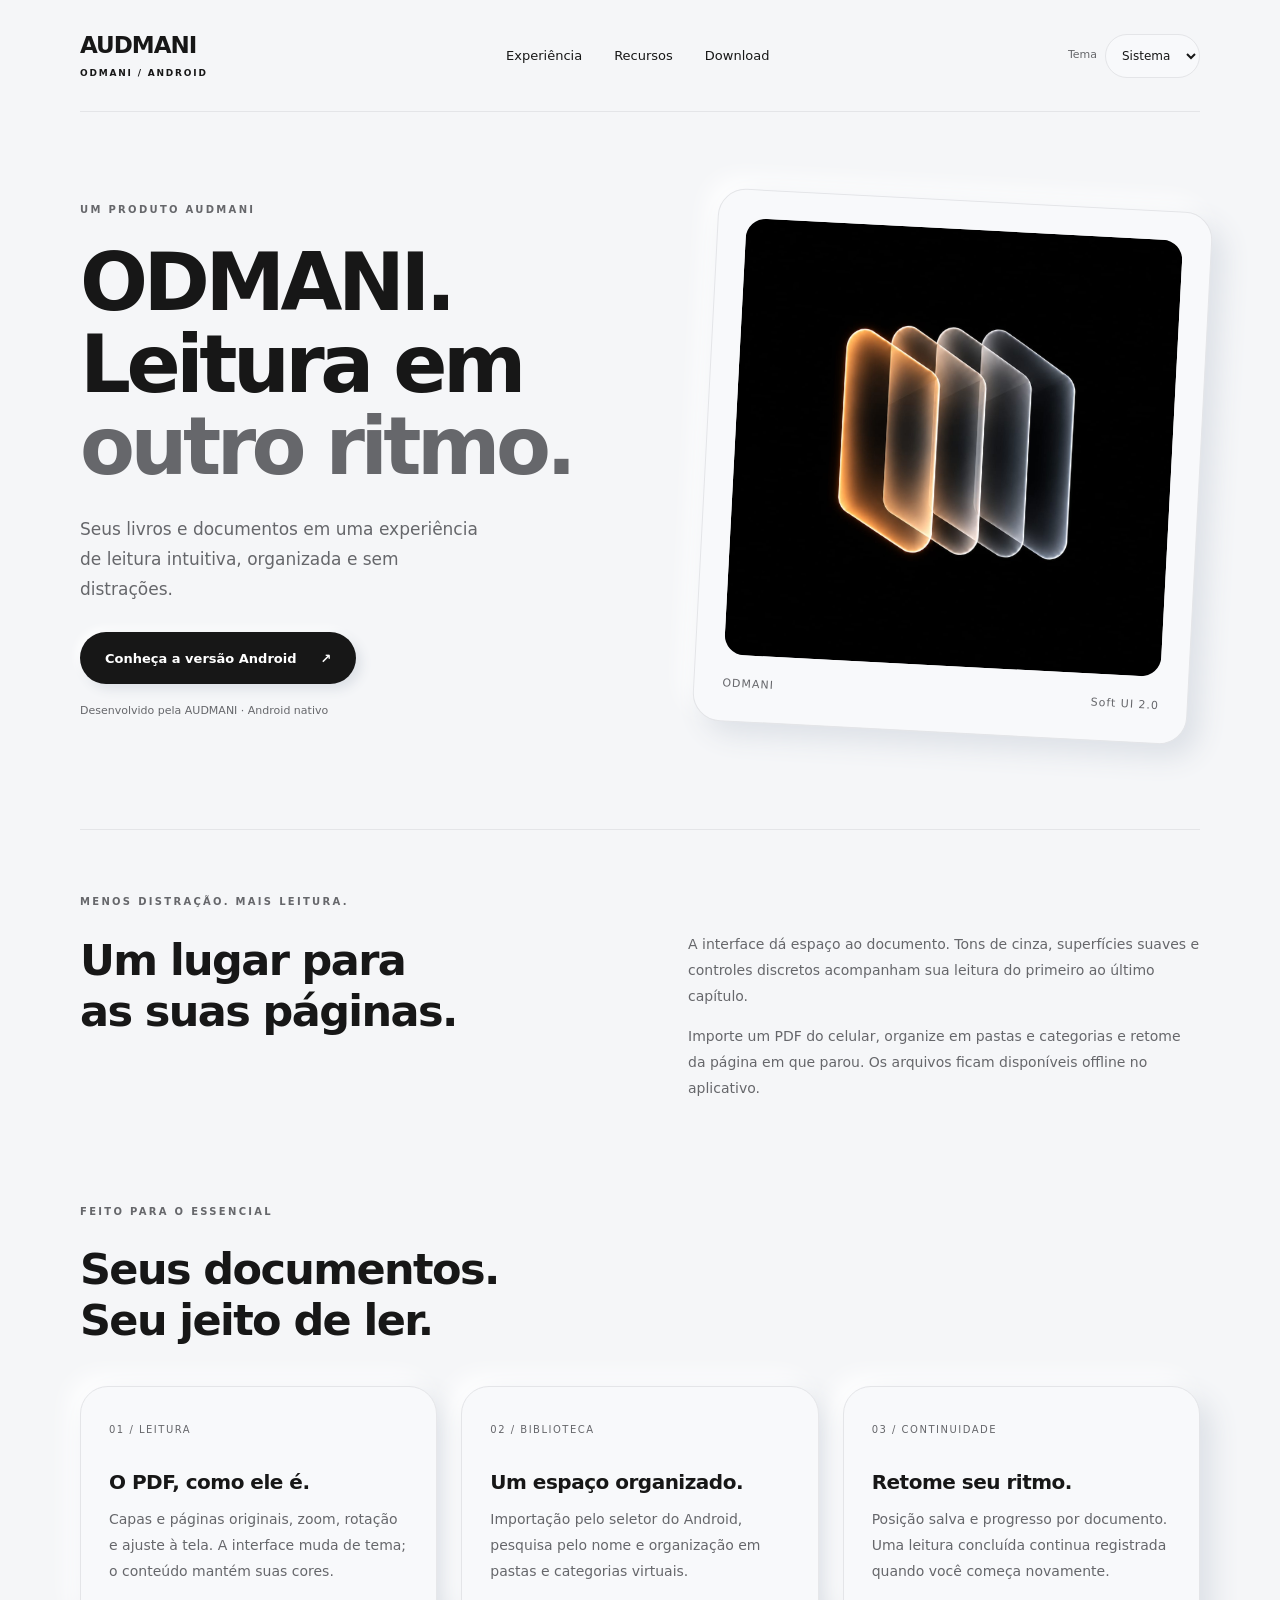
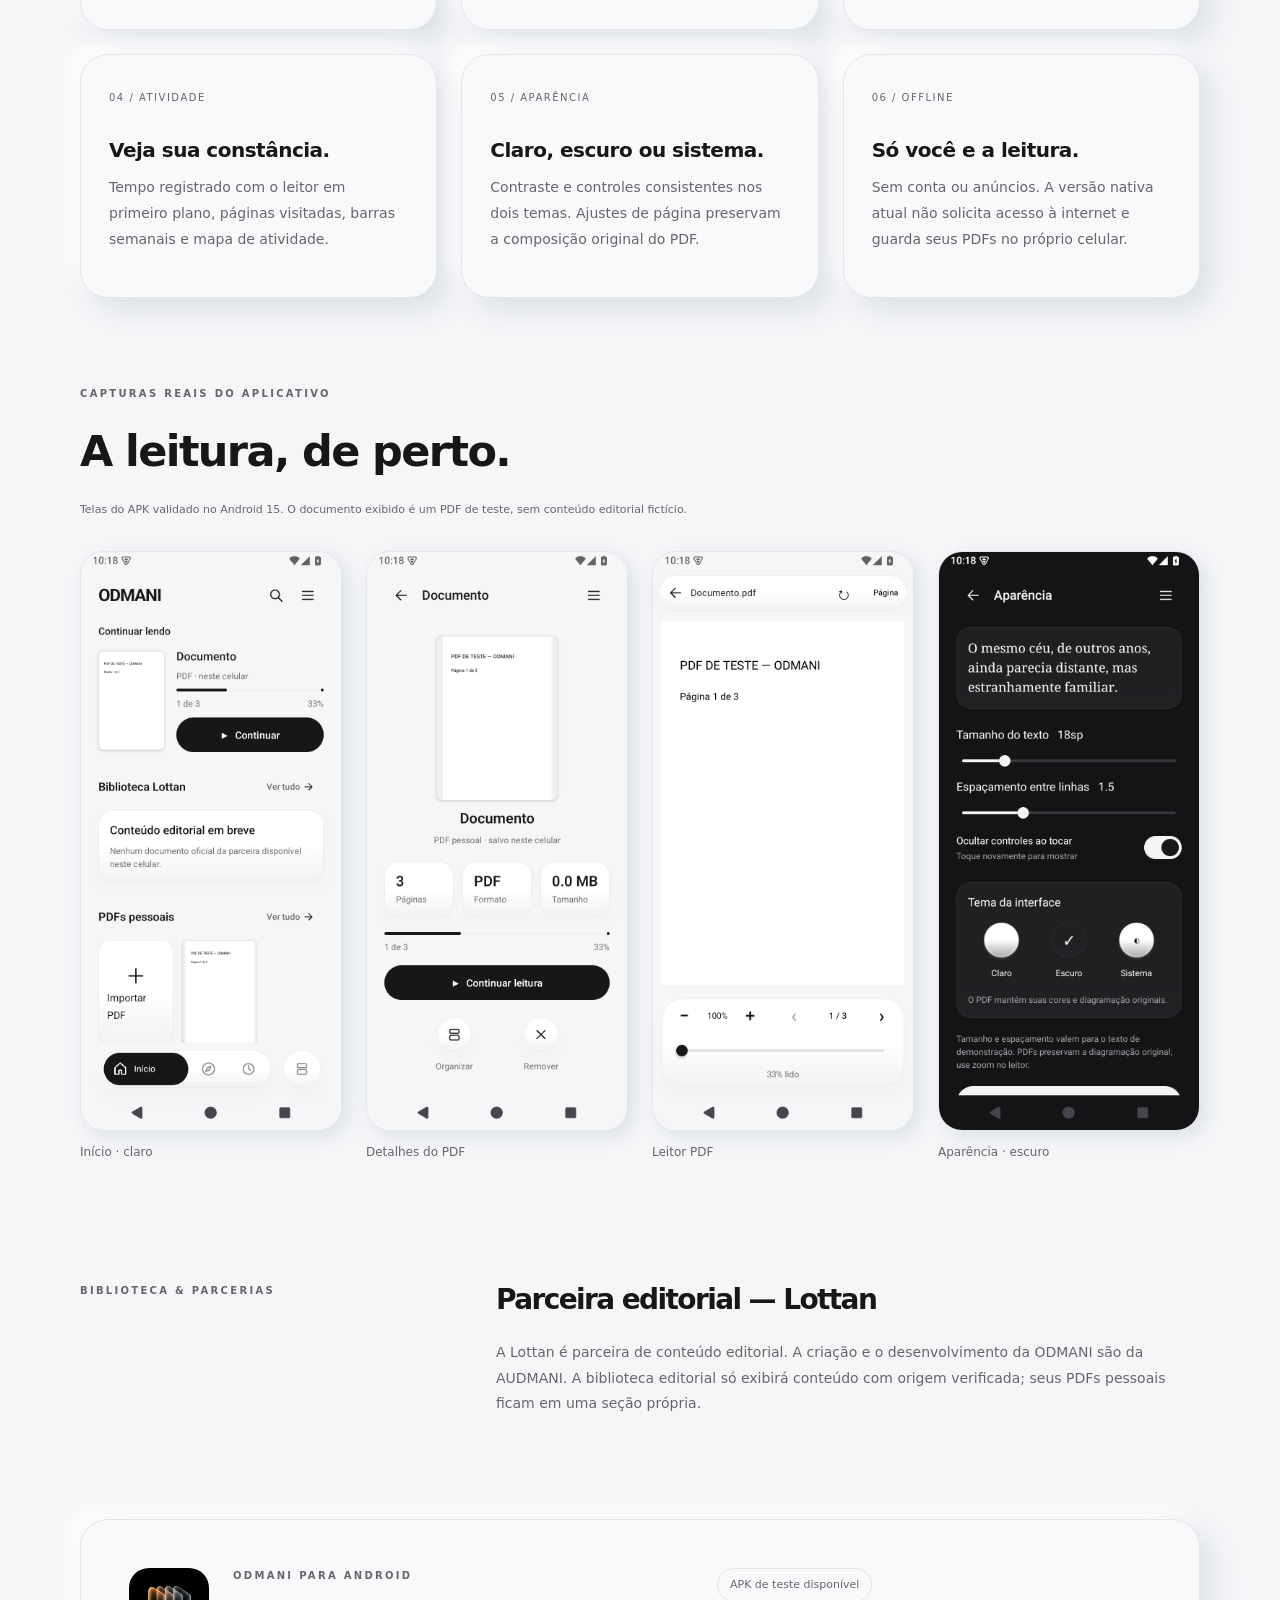
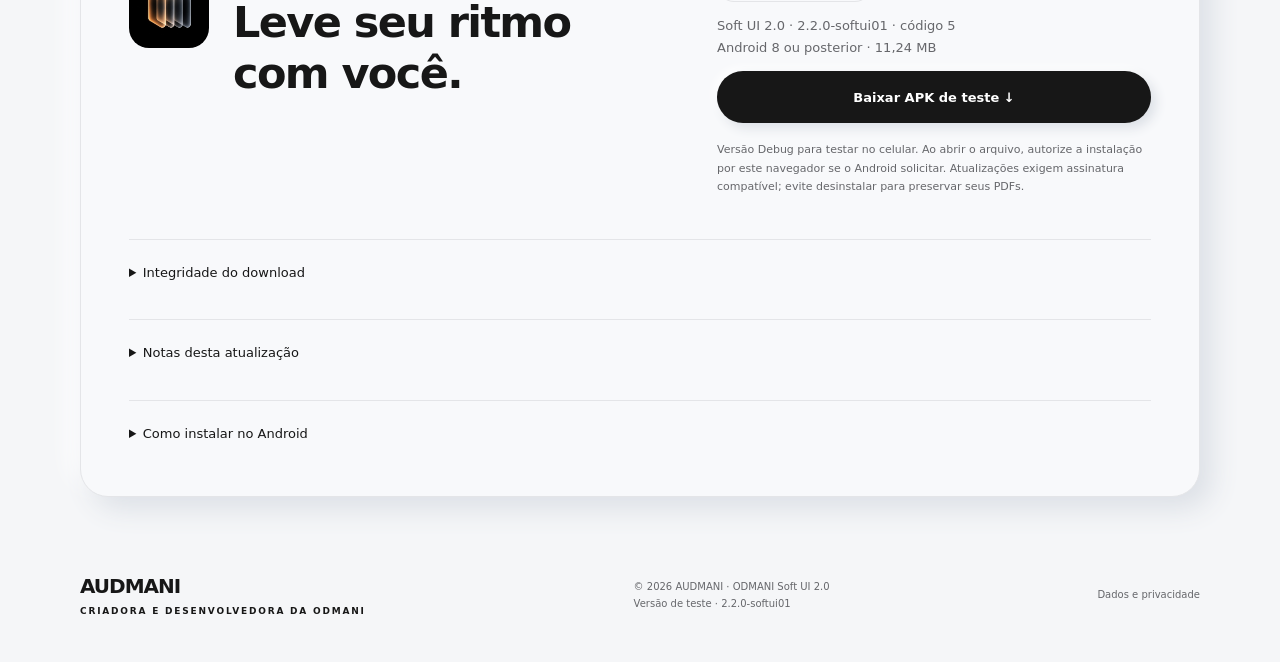
==== web/index.html @ eaaf16d0 "fix: ativar download da ODMANI 2.2.0 no site" ====
<!doctype html>
<html lang="pt-BR"><head><meta charset="utf-8"><meta name="viewport" content="width=device-width,initial-scale=1"><meta name="color-scheme" content="light dark"><meta name="description" content="ODMANI, leitor nativo de PDFs para Android desenvolvido pela AUDMANI. Leitura offline, biblioteca pessoal e seu progresso salvo."><title>ODMANI — Leitura em outro ritmo. | AUDMANI</title><link rel="icon" href="assets/odmani-icon.jpg"><link rel="stylesheet" href="style.css"><script src="app.js" defer></script></head>
<body><a class="skip" href="#conteudo">Pular para o conteúdo</a><header class="header wrap"><a href="#" class="brand" aria-label="AUDMANI, início">AUDMANI<span>ODMANI / ANDROID</span></a><nav aria-label="Navegação principal"><a href="#experiencia">Experiência</a><a href="#recursos">Recursos</a><a href="#download">Download</a></nav><label class="theme">Tema<select id="theme" aria-label="Tema da página"><option value="system">Sistema</option><option value="light">Claro</option><option value="dark">Escuro</option></select></label></header>
<main id="conteudo"><section class="hero wrap"><div><p class="eyebrow">UM PRODUTO AUDMANI</p><h1>ODMANI.<br>Leitura em<br><span>outro ritmo.</span></h1><p class="lead">Seus livros e documentos em uma experiência de leitura intuitiva, organizada e sem distrações.</p><a class="button primary" href="#download">Conheça a versão Android <span aria-hidden="true">↗</span></a><p class="small">Desenvolvido pela AUDMANI · Android nativo</p></div><div class="identity soft"><img src="assets/odmani-icon.jpg" alt="Ícone oficial ODMANI: quatro placas de vidro sobrepostas em fundo preto" width="1254" height="1254"><div class="identity-label"><span>ODMANI</span><span>Soft UI 2.0</span></div></div></section>
<section class="intro wrap" id="experiencia"><div class="section-head"><p class="eyebrow">MENOS DISTRAÇÃO. MAIS LEITURA.</p><h2>Um lugar para<br>as suas páginas.</h2></div><div class="intro-copy"><p>A interface dá espaço ao documento. Tons de cinza, superfícies suaves e controles discretos acompanham sua leitura do primeiro ao último capítulo.</p><p>Importe um PDF do celular, organize em pastas e categorias e retome da página em que parou. Os arquivos ficam disponíveis offline no aplicativo.</p></div></section>
<section class="wrap features-section" id="recursos"><div class="section-head"><p class="eyebrow">FEITO PARA O ESSENCIAL</p><h2>Seus documentos.<br>Seu jeito de ler.</h2></div><div class="features"><article class="soft feature"><span class="number">01 / LEITURA</span><h3>O PDF, como ele é.</h3><p>Capas e páginas originais, zoom, rotação e ajuste à tela. A interface muda de tema; o conteúdo mantém suas cores.</p></article><article class="soft feature"><span class="number">02 / BIBLIOTECA</span><h3>Um espaço organizado.</h3><p>Importação pelo seletor do Android, pesquisa pelo nome e organização em pastas e categorias virtuais.</p></article><article class="soft feature"><span class="number">03 / CONTINUIDADE</span><h3>Retome seu ritmo.</h3><p>Posição salva e progresso por documento. Uma leitura concluída continua registrada quando você começa novamente.</p></article><article class="soft feature"><span class="number">04 / ATIVIDADE</span><h3>Veja sua constância.</h3><p>Tempo registrado com o leitor em primeiro plano, páginas visitadas, barras semanais e mapa de atividade.</p></article><article class="soft feature"><span class="number">05 / APARÊNCIA</span><h3>Claro, escuro ou sistema.</h3><p>Contraste e controles consistentes nos dois temas. Ajustes de página preservam a composição original do PDF.</p></article><article class="soft feature"><span class="number">06 / OFFLINE</span><h3>Só você e a leitura.</h3><p>Sem conta ou anúncios. A versão nativa atual não solicita acesso à internet e guarda seus PDFs no próprio celular.</p></article></div></section>
<section class="wrap preview-section"><p class="eyebrow">CAPTURAS REAIS DO APLICATIVO</p><h2>A leitura, de perto.</h2><p class="small">Telas do APK validado no Android 15. O documento exibido é um PDF de teste, sem conteúdo editorial fictício.</p><div class="screenshots"><figure><img src="assets/02-home-claro.png" alt="Início · claro no aplicativo Android, com PDF identificado como teste" loading="lazy" width="720" height="1600"><figcaption>Início · claro</figcaption></figure><figure><img src="assets/03-detalhes.png" alt="Detalhes do PDF no aplicativo Android, com PDF identificado como teste" loading="lazy" width="720" height="1600"><figcaption>Detalhes do PDF</figcaption></figure><figure><img src="assets/04-leitor.png" alt="Leitor PDF no aplicativo Android, com PDF identificado como teste" loading="lazy" width="720" height="1600"><figcaption>Leitor PDF</figcaption></figure><figure><img src="assets/07-aparencia-escuro.png" alt="Aparência · escuro no aplicativo Android, com PDF identificado como teste" loading="lazy" width="720" height="1600"><figcaption>Aparência · escuro</figcaption></figure></div></section><section class="wrap partnership"><p class="eyebrow">BIBLIOTECA & PARCERIAS</p><div><h2>Parceira editorial — Lottan</h2><p>A Lottan é parceira de conteúdo editorial. A criação e o desenvolvimento da ODMANI são da AUDMANI. A biblioteca editorial só exibirá conteúdo com origem verificada; seus PDFs pessoais ficam em uma seção própria.</p></div></section>
<section class="wrap" id="download"><div class="soft download"><div class="download-title"><img src="assets/odmani-icon.jpg" width="80" height="80" alt=""><div><p class="eyebrow">ODMANI PARA ANDROID</p><h2>Leve seu ritmo<br>com você.</h2></div></div><div class="download-action"><span class="status" id="release-status">APK de teste disponível</span><p id="release-info">Soft UI 2.0 · 2.2.0-softui01 · código 5<br>Android 8 ou posterior · 11,24 MB</p><a class="button primary" id="download-button" href="assets/ODMANI-2.2.0-softui01-debug.apk" download="ODMANI-2.2.0-softui01-debug.apk" type="application/vnd.android.package-archive">Baixar APK de teste ↓</a><p class="small" id="download-note">Versão Debug para testar no celular. Ao abrir o arquivo, autorize a instalação por este navegador se o Android solicitar. Atualizações exigem assinatura compatível; evite desinstalar para preservar seus PDFs.</p></div><details><summary>Integridade do download</summary><p>SHA-256:</p><code class="checksum">8526752196f8ab5ed9a4a631cba00841d8dd75d5a5ff4e83f9f5d6127546beea</code><p><a href="assets/SHA256SUMS.txt">Baixar checksum</a> · 13 testes unitários e 6 instrumentados aprovados no Android 15.</p></details><details><summary>Notas desta atualização</summary><ul><li>Home compacta com retomada de leitura.</li><li>Biblioteca pessoal separada da parceria editorial.</li><li>Detalhes de PDFs com capas originais.</li><li>Estatísticas com barras semanais e mapa de atividade.</li><li>Soft UI clara e escura; navegação inferior preservada.</li></ul></details><details><summary>Como instalar no Android</summary><p>Baixe o APK de teste no seu Android, abra o arquivo e siga as instruções do sistema. O Android poderá pedir autorização para instalar pelo navegador. Para atualizar, use a mesma assinatura do aplicativo instalado e evite desinstalá-lo para preservar seus dados locais.</p></details></div></section></main>
<footer class="wrap"><div class="brand">AUDMANI<span>CRIADORA E DESENVOLVEDORA DA ODMANI</span></div><p>© 2026 AUDMANI · ODMANI Soft UI 2.0<br><span>Versão de teste · 2.2.0-softui01</span></p><a href="privacidade.html">Dados e privacidade</a></footer></body></html>
---- web/style.css ----
:root{color-scheme:light;--bg:#f5f6f8;--surface:#f8f9fb;--ink:#171717;--muted:#66676b;--border:#e4e5e8;--light:#fff;--shadow:#dce0e6;--button:#171717;--on-button:#fff;--inset:#e9ebef}html[data-theme=dark]{color-scheme:dark;--bg:#141416;--surface:#202023;--ink:#f5f5f6;--muted:#a5a5ac;--border:#36363b;--light:#2b2b30;--shadow:#0c0c0e;--button:#f5f5f6;--on-button:#171717;--inset:#19191c}@media(prefers-color-scheme:dark){html:not([data-theme=light]){color-scheme:dark;--bg:#141416;--surface:#202023;--ink:#f5f5f6;--muted:#a5a5ac;--border:#36363b;--light:#2b2b30;--shadow:#0c0c0e;--button:#f5f5f6;--on-button:#171717;--inset:#19191c}}*{box-sizing:border-box}html{scroll-behavior:smooth;scroll-padding-top:24px}body{margin:0;background:var(--bg);color:var(--ink);font:16px/1.65 system-ui,-apple-system,BlinkMacSystemFont,"Segoe UI",sans-serif;transition:background .2s,color .2s}a{color:inherit;text-decoration:none}button,select{font:inherit}a,button,select,summary{-webkit-tap-highlight-color:transparent}a:focus-visible,button:focus-visible,select:focus-visible,summary:focus-visible{outline:2px solid var(--ink);outline-offset:5px}.wrap{width:min(1120px,calc(100% - 64px));margin-inline:auto}.header{display:flex;align-items:center;justify-content:space-between;gap:32px;min-height:112px;border-bottom:1px solid var(--border)}.brand{font-size:23px;font-weight:800;letter-spacing:-1px;line-height:1.2}.brand span{display:block;font-size:9px;font-weight:550;letter-spacing:1.8px;margin-top:8px}.header nav{display:flex;gap:32px;font-size:13px}.header nav a{padding:12px 0}.theme{font-size:11px;color:var(--muted);display:flex;gap:8px;align-items:center}select{background:var(--surface);border:1px solid var(--border);color:var(--ink);border-radius:24px;padding:8px 12px;min-height:44px;font-size:12px}.hero{display:grid;grid-template-columns:1.1fr 1fr;gap:80px;align-items:center;padding-block:88px 96px}.eyebrow{font-size:10px;font-weight:650;letter-spacing:2.3px;color:var(--muted);margin:0 0 24px}h1,h2,h3,p{overflow-wrap:anywhere}h1{font-size:clamp(48px,6.3vw,80px);line-height:1.02;letter-spacing:-4.5px;margin:0 0 28px;font-weight:650}h1 span{color:var(--muted)}.lead{font-size:17px;max-width:415px;color:var(--muted);line-height:1.75;margin-bottom:28px}.button{display:inline-flex;align-items:center;justify-content:center;gap:24px;min-height:52px;padding:14px 24px;border-radius:32px;border:1px solid transparent;font-size:13px;font-weight:550;cursor:pointer;transition:transform .18s,box-shadow .18s}.primary{background:var(--button);color:var(--on-button);box-shadow:5px 5px 12px var(--shadow),-3px -3px 10px var(--light)}.button:hover:enabled,a.button:hover{transform:translateY(-2px)}.button:active:enabled{transform:translateY(0)}.button:disabled{opacity:.55;cursor:not-allowed}.small{font-size:11px;color:var(--muted);margin-top:18px}.soft{background:var(--surface);border:1px solid var(--border);box-shadow:12px 12px 28px var(--shadow),-10px -10px 24px var(--light);border-radius:28px}.identity{padding:28px;transform:rotate(3deg)}.identity img{display:block;width:100%;height:auto;border-radius:20px}.identity-label{display:flex;justify-content:space-between;padding-top:20px;font-size:11px;letter-spacing:1px;color:var(--muted)}h2{font-size:clamp(28px,3.8vw,43px);line-height:1.18;letter-spacing:-1.6px;font-weight:550;margin:0 0 24px}h3{font-size:20px;line-height:1.3;font-weight:600;letter-spacing:-.5px;margin:28px 0 12px}.intro{display:grid;grid-template-columns:1fr 1fr;gap:96px;border-top:1px solid var(--border);padding-block:64px 88px}.intro-copy{padding-top:24px}.intro p:not(.eyebrow),.feature p,.preview-note p,.partnership p:not(.eyebrow){color:var(--muted);font-size:14px;line-height:1.85}.features-section{padding-bottom:88px}.features{display:grid;grid-template-columns:repeat(3,1fr);gap:24px;margin-top:40px}.feature{padding:28px;min-height:244px}.number{font-size:10px;color:var(--muted);letter-spacing:1.5px}.feature p{margin:0}.preview-section{padding-bottom:88px}.preview-note{padding:48px;display:block;box-shadow:inset 5px 5px 12px var(--shadow),inset -5px -5px 12px var(--light)}.preview-note p{max-width:650px}.status{display:inline-block;border:1px solid var(--border);border-radius:24px;padding:7px 12px;font-size:11px;color:var(--muted)}.partnership{display:grid;grid-template-columns:1fr 2fr;gap:64px;padding-block:32px 88px}.partnership h2{font-size:28px}.download{display:grid;grid-template-columns:1.2fr 1fr;gap:32px;padding:48px}.download-title{display:flex;align-items:flex-start;gap:24px}.download-title img{border-radius:20px;flex-shrink:0}.download .eyebrow{margin-bottom:12px}.download-action{padding-left:16px}.download-action p{font-size:13px;color:var(--muted)}.download-action .small{font-size:11px}.download-action .button{width:100%}details{grid-column:1/-1;border-top:1px solid var(--border);padding-top:18px;font-size:13px;color:var(--muted)}summary{cursor:pointer;color:var(--ink);padding:4px 0}footer{display:flex;align-items:center;justify-content:space-between;gap:32px;padding-block:72px 40px}footer .brand{font-size:20px}footer p,footer>a{font-size:10px;color:var(--muted)}.skip{position:absolute;top:-100px;left:16px;z-index:10;background:var(--button);color:var(--on-button);padding:12px}.skip:focus{top:12px}.privacy{max-width:720px;padding-block:64px}.privacy p{color:var(--muted)}@media(max-width:850px){.hero{gap:40px}.features{grid-template-columns:repeat(2,1fr)}.intro{gap:40px}.header{gap:20px}.header nav{gap:20px}.download{padding:32px;gap:24px}.download-title{display:block}.download-title img{margin-bottom:24px}h1{letter-spacing:-3px}}@media(max-width:600px){.wrap{width:calc(100% - 40px)}.header{min-height:94px;flex-wrap:wrap;gap:16px;padding-block:20px}.header nav{order:3;justify-content:space-between;width:100%;gap:16px}.header nav a{padding:4px}.brand{font-size:21px}.theme{margin-left:auto}.hero{grid-template-columns:1fr;gap:40px;padding-block:48px 64px}.hero .lead{max-width:none;font-size:16px}.identity{max-width:380px;justify-self:center;width:calc(100% - 16px);padding:20px}.intro{grid-template-columns:1fr;gap:0;padding-block:40px 56px}.intro-copy{padding-top:0}.features{grid-template-columns:1fr;gap:20px;margin-top:28px}.feature{min-height:0;padding:28px}.features-section,.preview-section{padding-bottom:56px}.preview-note{padding:28px}.partnership{grid-template-columns:1fr;gap:0;padding-block:12px 48px}.download{grid-template-columns:1fr;padding:28px;gap:24px}.download-title{display:flex;gap:16px}.download-title img{width:64px;height:64px;margin:0}.download-title h2{font-size:28px}.download-title .eyebrow{font-size:9px}.download-action{padding:0}footer{align-items:flex-start;flex-direction:column;gap:20px;padding-block:48px 32px}.button{min-height:48px}h1{font-size:58px;letter-spacing:-3.5px}}@media(prefers-reduced-motion:reduce){html{scroll-behavior:auto}*,*::before,*::after{transition:none!important;transform:none!important}}

.screenshots{display:grid;grid-template-columns:repeat(4,minmax(0,1fr));gap:24px;margin-top:32px}.screenshots figure{margin:0;min-width:0}.screenshots img{display:block;width:100%;height:auto;border-radius:24px;border:1px solid var(--border);box-shadow:6px 6px 18px var(--shadow)}.screenshots figcaption{font-size:12px;color:var(--muted);padding-top:12px}.checksum{display:block;overflow-wrap:anywhere;word-break:break-all;font-size:11px}@media(max-width:700px){.screenshots{grid-template-columns:repeat(2,minmax(0,1fr));gap:16px}}
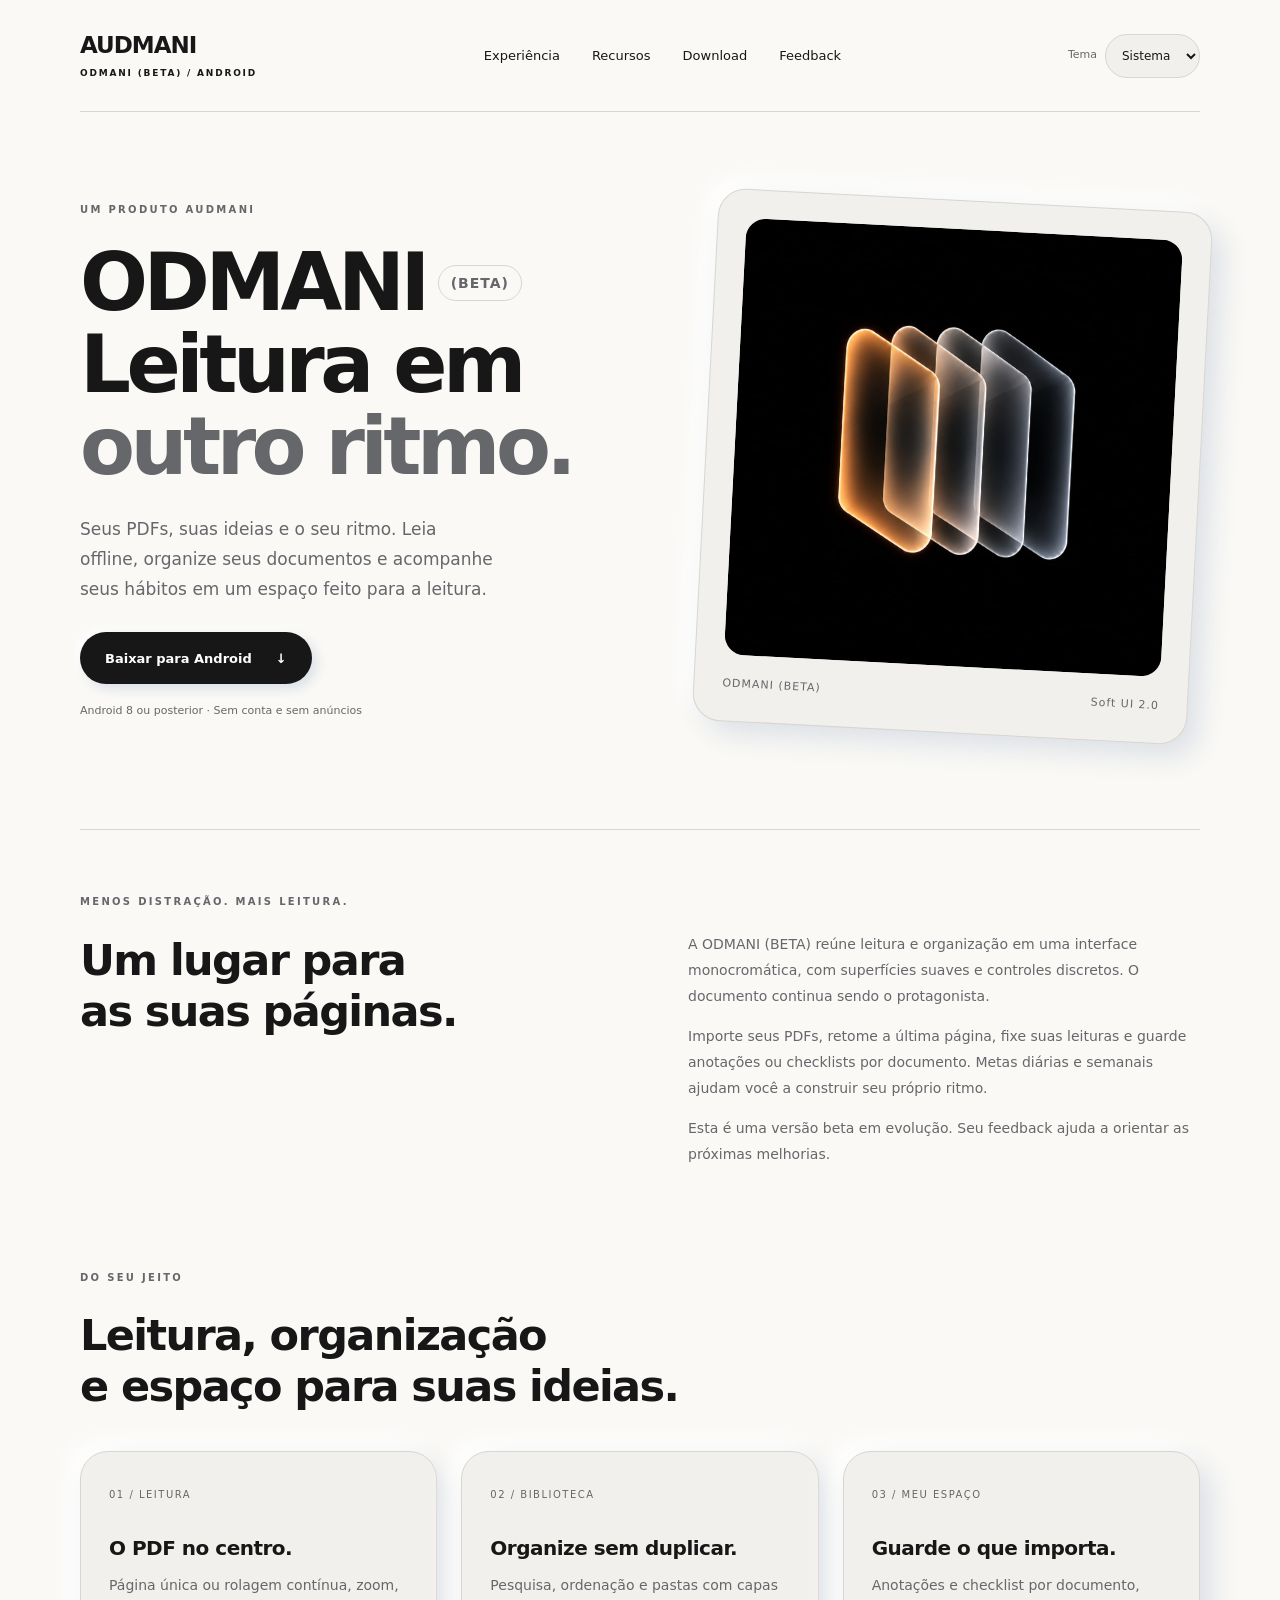
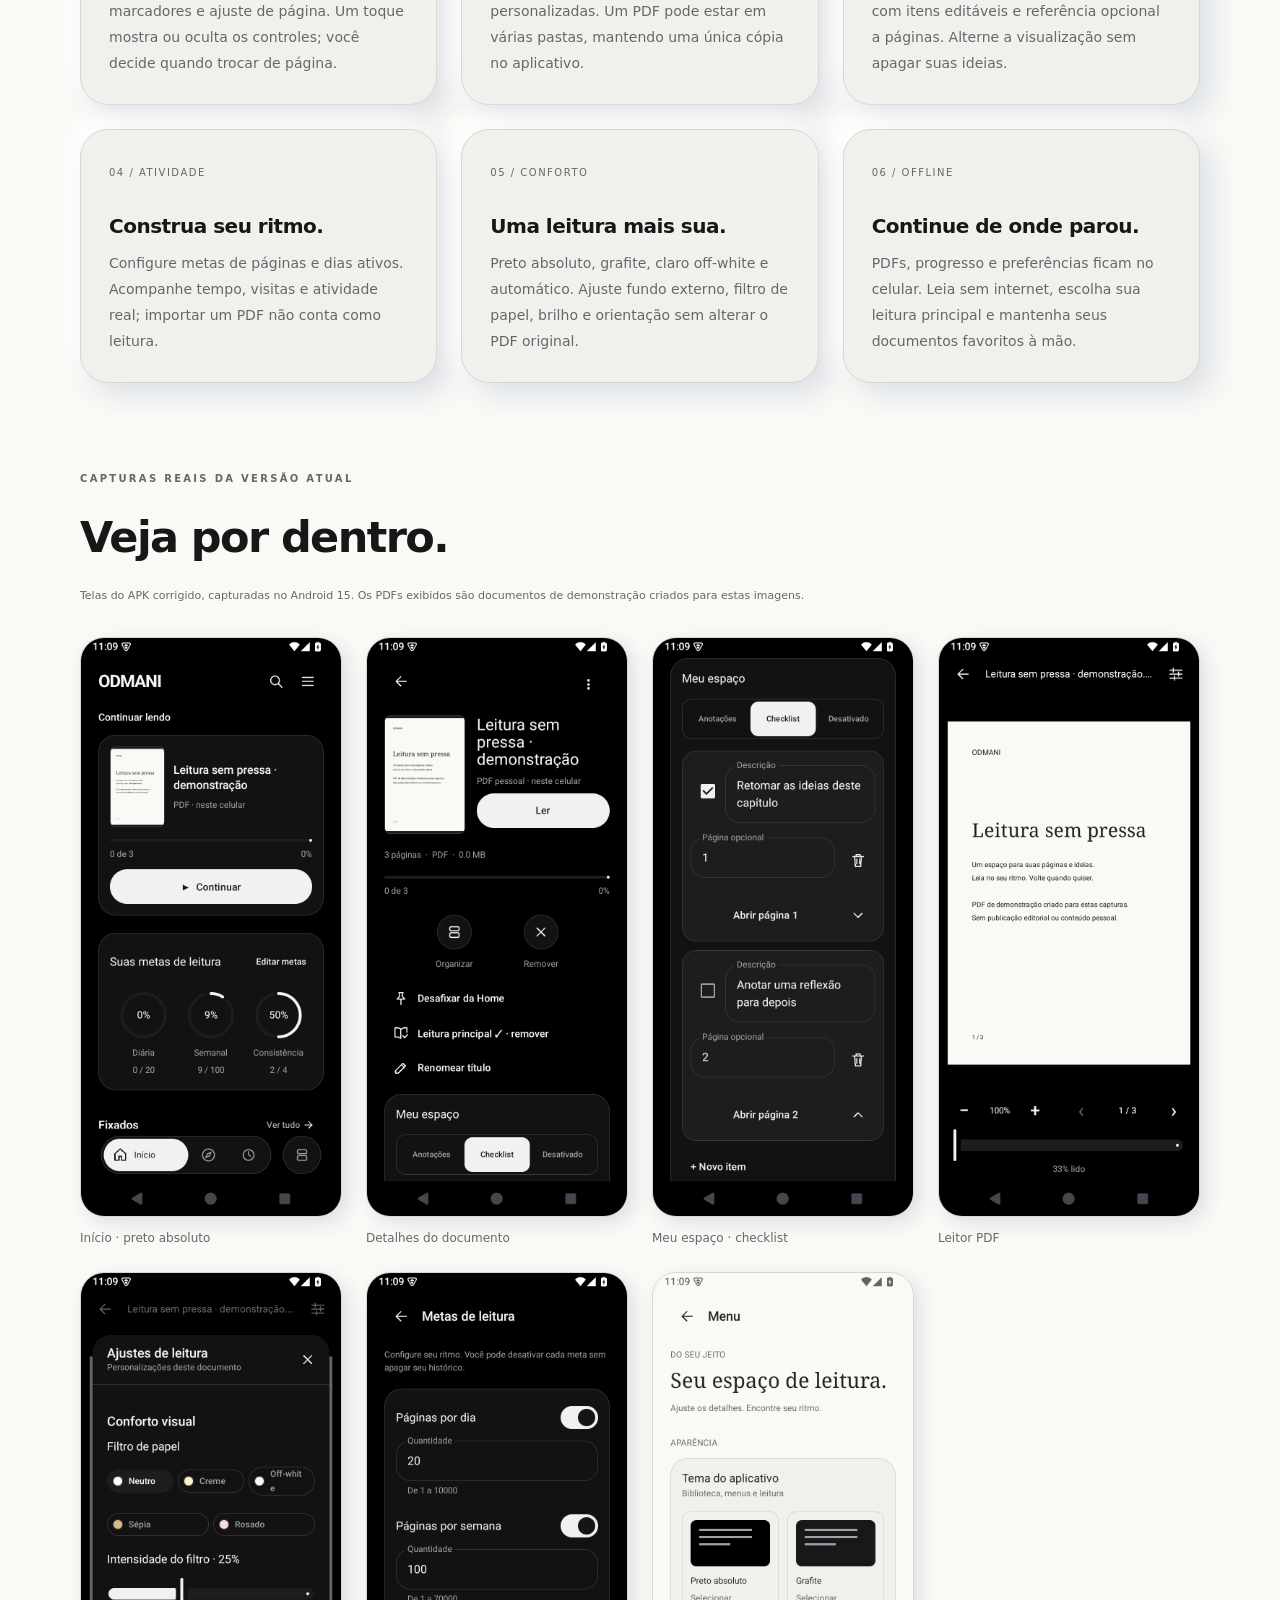
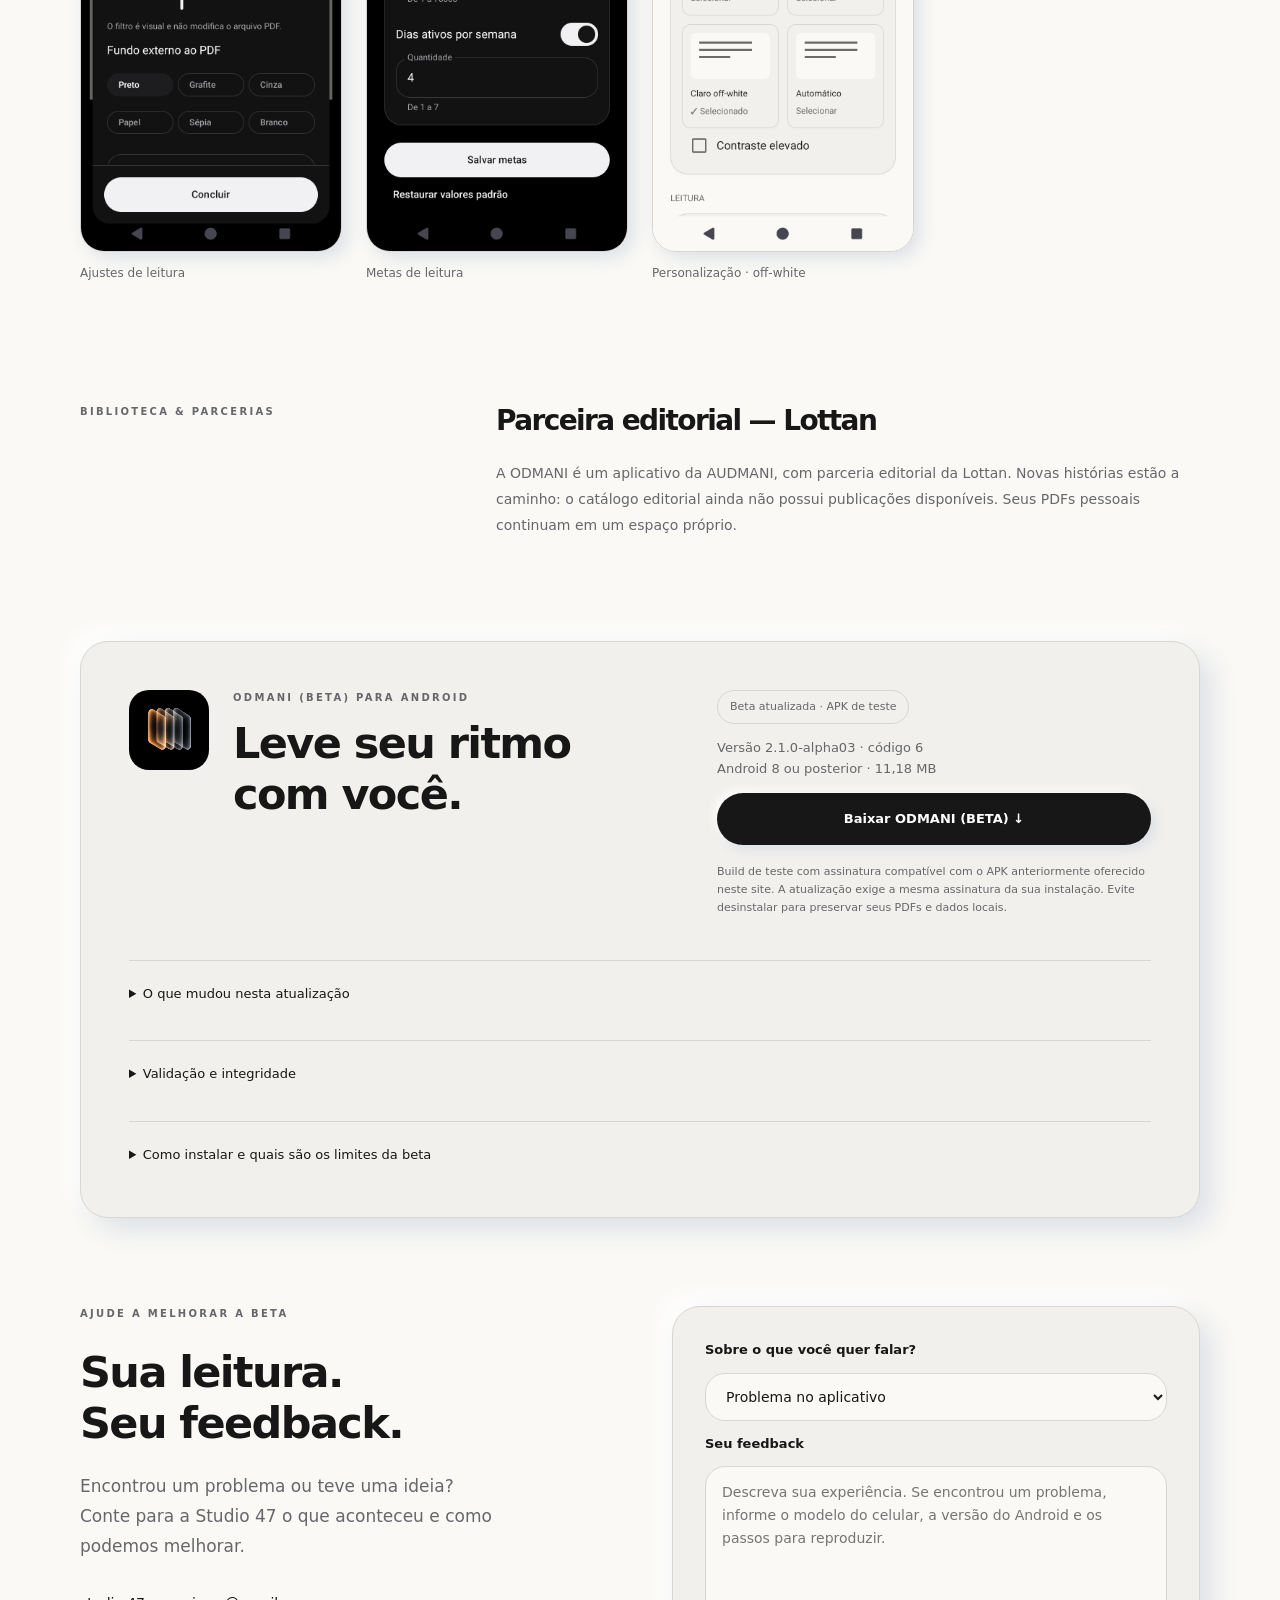
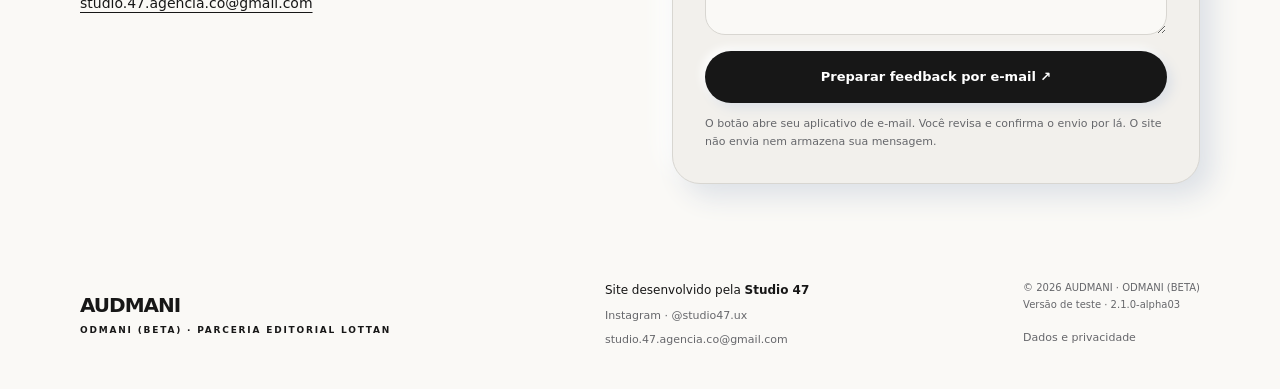
==== commit 9e43270e: "Atualiza site ODMANI BETA, feedback e créditos Studio 47 Atualiza descrição e download para o APK co" ====
--- a/web/index.html
+++ b/web/index.html
@@ -1,9 +1,81 @@
 <!doctype html>
-<html lang="pt-BR"><head><meta charset="utf-8"><meta name="viewport" content="width=device-width,initial-scale=1"><meta name="color-scheme" content="light dark"><meta name="description" content="ODMANI, leitor nativo de PDFs para Android desenvolvido pela AUDMANI. Leitura offline, biblioteca pessoal e seu progresso salvo."><title>ODMANI — Leitura em outro ritmo. | AUDMANI</title><link rel="icon" href="assets/odmani-icon.jpg"><link rel="stylesheet" href="style.css"><script src="app.js" defer></script></head>
-<body><a class="skip" href="#conteudo">Pular para o conteúdo</a><header class="header wrap"><a href="#" class="brand" aria-label="AUDMANI, início">AUDMANI<span>ODMANI / ANDROID</span></a><nav aria-label="Navegação principal"><a href="#experiencia">Experiência</a><a href="#recursos">Recursos</a><a href="#download">Download</a></nav><label class="theme">Tema<select id="theme" aria-label="Tema da página"><option value="system">Sistema</option><option value="light">Claro</option><option value="dark">Escuro</option></select></label></header>
-<main id="conteudo"><section class="hero wrap"><div><p class="eyebrow">UM PRODUTO AUDMANI</p><h1>ODMANI.<br>Leitura em<br><span>outro ritmo.</span></h1><p class="lead">Seus livros e documentos em uma experiência de leitura intuitiva, organizada e sem distrações.</p><a class="button primary" href="#download">Conheça a versão Android <span aria-hidden="true">↗</span></a><p class="small">Desenvolvido pela AUDMANI · Android nativo</p></div><div class="identity soft"><img src="assets/odmani-icon.jpg" alt="Ícone oficial ODMANI: quatro placas de vidro sobrepostas em fundo preto" width="1254" height="1254"><div class="identity-label"><span>ODMANI</span><span>Soft UI 2.0</span></div></div></section>
-<section class="intro wrap" id="experiencia"><div class="section-head"><p class="eyebrow">MENOS DISTRAÇÃO. MAIS LEITURA.</p><h2>Um lugar para<br>as suas páginas.</h2></div><div class="intro-copy"><p>A interface dá espaço ao documento. Tons de cinza, superfícies suaves e controles discretos acompanham sua leitura do primeiro ao último capítulo.</p><p>Importe um PDF do celular, organize em pastas e categorias e retome da página em que parou. Os arquivos ficam disponíveis offline no aplicativo.</p></div></section>
-<section class="wrap features-section" id="recursos"><div class="section-head"><p class="eyebrow">FEITO PARA O ESSENCIAL</p><h2>Seus documentos.<br>Seu jeito de ler.</h2></div><div class="features"><article class="soft feature"><span class="number">01 / LEITURA</span><h3>O PDF, como ele é.</h3><p>Capas e páginas originais, zoom, rotação e ajuste à tela. A interface muda de tema; o conteúdo mantém suas cores.</p></article><article class="soft feature"><span class="number">02 / BIBLIOTECA</span><h3>Um espaço organizado.</h3><p>Importação pelo seletor do Android, pesquisa pelo nome e organização em pastas e categorias virtuais.</p></article><article class="soft feature"><span class="number">03 / CONTINUIDADE</span><h3>Retome seu ritmo.</h3><p>Posição salva e progresso por documento. Uma leitura concluída continua registrada quando você começa novamente.</p></article><article class="soft feature"><span class="number">04 / ATIVIDADE</span><h3>Veja sua constância.</h3><p>Tempo registrado com o leitor em primeiro plano, páginas visitadas, barras semanais e mapa de atividade.</p></article><article class="soft feature"><span class="number">05 / APARÊNCIA</span><h3>Claro, escuro ou sistema.</h3><p>Contraste e controles consistentes nos dois temas. Ajustes de página preservam a composição original do PDF.</p></article><article class="soft feature"><span class="number">06 / OFFLINE</span><h3>Só você e a leitura.</h3><p>Sem conta ou anúncios. A versão nativa atual não solicita acesso à internet e guarda seus PDFs no próprio celular.</p></article></div></section>
-<section class="wrap preview-section"><p class="eyebrow">CAPTURAS REAIS DO APLICATIVO</p><h2>A leitura, de perto.</h2><p class="small">Telas do APK validado no Android 15. O documento exibido é um PDF de teste, sem conteúdo editorial fictício.</p><div class="screenshots"><figure><img src="assets/02-home-claro.png" alt="Início · claro no aplicativo Android, com PDF identificado como teste" loading="lazy" width="720" height="1600"><figcaption>Início · claro</figcaption></figure><figure><img src="assets/03-detalhes.png" alt="Detalhes do PDF no aplicativo Android, com PDF identificado como teste" loading="lazy" width="720" height="1600"><figcaption>Detalhes do PDF</figcaption></figure><figure><img src="assets/04-leitor.png" alt="Leitor PDF no aplicativo Android, com PDF identificado como teste" loading="lazy" width="720" height="1600"><figcaption>Leitor PDF</figcaption></figure><figure><img src="assets/07-aparencia-escuro.png" alt="Aparência · escuro no aplicativo Android, com PDF identificado como teste" loading="lazy" width="720" height="1600"><figcaption>Aparência · escuro</figcaption></figure></div></section><section class="wrap partnership"><p class="eyebrow">BIBLIOTECA & PARCERIAS</p><div><h2>Parceira editorial — Lottan</h2><p>A Lottan é parceira de conteúdo editorial. A criação e o desenvolvimento da ODMANI são da AUDMANI. A biblioteca editorial só exibirá conteúdo com origem verificada; seus PDFs pessoais ficam em uma seção própria.</p></div></section>
-<section class="wrap" id="download"><div class="soft download"><div class="download-title"><img src="assets/odmani-icon.jpg" width="80" height="80" alt=""><div><p class="eyebrow">ODMANI PARA ANDROID</p><h2>Leve seu ritmo<br>com você.</h2></div></div><div class="download-action"><span class="status" id="release-status">APK de teste disponível</span><p id="release-info">Soft UI 2.0 · 2.2.0-softui01 · código 5<br>Android 8 ou posterior · 11,24 MB</p><a class="button primary" id="download-button" href="assets/ODMANI-2.2.0-softui01-debug.apk" download="ODMANI-2.2.0-softui01-debug.apk" type="application/vnd.android.package-archive">Baixar APK de teste ↓</a><p class="small" id="download-note">Versão Debug para testar no celular. Ao abrir o arquivo, autorize a instalação por este navegador se o Android solicitar. Atualizações exigem assinatura compatível; evite desinstalar para preservar seus PDFs.</p></div><details><summary>Integridade do download</summary><p>SHA-256:</p><code class="checksum">8526752196f8ab5ed9a4a631cba00841d8dd75d5a5ff4e83f9f5d6127546beea</code><p><a href="assets/SHA256SUMS.txt">Baixar checksum</a> · 13 testes unitários e 6 instrumentados aprovados no Android 15.</p></details><details><summary>Notas desta atualização</summary><ul><li>Home compacta com retomada de leitura.</li><li>Biblioteca pessoal separada da parceria editorial.</li><li>Detalhes de PDFs com capas originais.</li><li>Estatísticas com barras semanais e mapa de atividade.</li><li>Soft UI clara e escura; navegação inferior preservada.</li></ul></details><details><summary>Como instalar no Android</summary><p>Baixe o APK de teste no seu Android, abra o arquivo e siga as instruções do sistema. O Android poderá pedir autorização para instalar pelo navegador. Para atualizar, use a mesma assinatura do aplicativo instalado e evite desinstalá-lo para preservar seus dados locais.</p></details></div></section></main>
-<footer class="wrap"><div class="brand">AUDMANI<span>CRIADORA E DESENVOLVEDORA DA ODMANI</span></div><p>© 2026 AUDMANI · ODMANI Soft UI 2.0<br><span>Versão de teste · 2.2.0-softui01</span></p><a href="privacidade.html">Dados e privacidade</a></footer></body></html>
+<html lang="pt-BR">
+<head>
+  <meta charset="utf-8">
+  <meta name="viewport" content="width=device-width,initial-scale=1">
+  <meta name="color-scheme" content="light dark">
+  <meta name="description" content="ODMANI (BETA): seu leitor de PDFs para Android. Leitura offline, pastas, anotações, checklists e metas em uma interface Soft UI. Baixe a versão atual e envie seu feedback.">
+  <title>ODMANI (BETA) — Leitura em outro ritmo. | AUDMANI</title>
+  <link rel="icon" href="assets/odmani-icon.jpg">
+  <link rel="stylesheet" href="style.css">
+  <script src="app.js" defer></script>
+</head>
+<body>
+<a class="skip" href="#conteudo">Pular para o conteúdo</a>
+<header class="header wrap">
+  <a href="#" class="brand" aria-label="AUDMANI, início">AUDMANI<span>ODMANI (BETA) / ANDROID</span></a>
+  <nav aria-label="Navegação principal"><a href="#experiencia">Experiência</a><a href="#recursos">Recursos</a><a href="#download">Download</a><a href="#feedback">Feedback</a></nav>
+  <label class="theme">Tema<select id="theme" aria-label="Tema da página"><option value="system">Sistema</option><option value="light">Claro</option><option value="dark">Escuro</option></select></label>
+</header>
+<main id="conteudo">
+  <section class="hero wrap">
+    <div>
+      <p class="eyebrow">UM PRODUTO AUDMANI</p>
+      <h1><span class="product-name">ODMANI <small class="beta-label">(BETA)</small></span>Leitura em<br><span>outro ritmo.</span></h1>
+      <p class="lead">Seus PDFs, suas ideias e o seu ritmo. Leia offline, organize seus documentos e acompanhe seus hábitos em um espaço feito para a leitura.</p>
+      <a class="button primary" href="#download">Baixar para Android <span aria-hidden="true">↓</span></a>
+      <p class="small">Android 8 ou posterior · Sem conta e sem anúncios</p>
+    </div>
+    <div class="identity soft"><img src="assets/odmani-icon.jpg" alt="Ícone oficial da ODMANI, com placas sobrepostas em fundo preto" width="1254" height="1254"><div class="identity-label"><span>ODMANI (BETA)</span><span>Soft UI 2.0</span></div></div>
+  </section>
+  <section class="intro wrap" id="experiencia">
+    <div class="section-head"><p class="eyebrow">MENOS DISTRAÇÃO. MAIS LEITURA.</p><h2>Um lugar para<br>as suas páginas.</h2></div>
+    <div class="intro-copy"><p>A ODMANI (BETA) reúne leitura e organização em uma interface monocromática, com superfícies suaves e controles discretos. O documento continua sendo o protagonista.</p><p>Importe seus PDFs, retome a última página, fixe suas leituras e guarde anotações ou checklists por documento. Metas diárias e semanais ajudam você a construir seu próprio ritmo.</p><p>Esta é uma versão beta em evolução. Seu feedback ajuda a orientar as próximas melhorias.</p></div>
+  </section>
+  <section class="wrap features-section" id="recursos">
+    <div class="section-head"><p class="eyebrow">DO SEU JEITO</p><h2>Leitura, organização<br>e espaço para suas ideias.</h2></div>
+    <div class="features">
+      <article class="soft feature"><span class="number">01 / LEITURA</span><h3>O PDF no centro.</h3><p>Página única ou rolagem contínua, zoom, marcadores e ajuste de página. Um toque mostra ou oculta os controles; você decide quando trocar de página.</p></article>
+      <article class="soft feature"><span class="number">02 / BIBLIOTECA</span><h3>Organize sem duplicar.</h3><p>Pesquisa, ordenação e pastas com capas personalizadas. Um PDF pode estar em várias pastas, mantendo uma única cópia no aplicativo.</p></article>
+      <article class="soft feature"><span class="number">03 / MEU ESPAÇO</span><h3>Guarde o que importa.</h3><p>Anotações e checklist por documento, com itens editáveis e referência opcional a páginas. Alterne a visualização sem apagar suas ideias.</p></article>
+      <article class="soft feature"><span class="number">04 / ATIVIDADE</span><h3>Construa seu ritmo.</h3><p>Configure metas de páginas e dias ativos. Acompanhe tempo, visitas e atividade real; importar um PDF não conta como leitura.</p></article>
+      <article class="soft feature"><span class="number">05 / CONFORTO</span><h3>Uma leitura mais sua.</h3><p>Preto absoluto, grafite, claro off-white e automático. Ajuste fundo externo, filtro de papel, brilho e orientação sem alterar o PDF original.</p></article>
+      <article class="soft feature"><span class="number">06 / OFFLINE</span><h3>Continue de onde parou.</h3><p>PDFs, progresso e preferências ficam no celular. Leia sem internet, escolha sua leitura principal e mantenha seus documentos favoritos à mão.</p></article>
+    </div>
+  </section>
+  <section class="wrap preview-section" id="telas">
+    <p class="eyebrow">CAPTURAS REAIS DA VERSÃO ATUAL</p><h2>Veja por dentro.</h2>
+    <p class="small">Telas do APK corrigido, capturadas no Android 15. Os PDFs exibidos são documentos de demonstração criados para estas imagens.</p>
+    <div class="screenshots">
+      <figure><a href="assets/01-inicio-escuro.png" target="_blank" rel="noopener" aria-label="Ampliar captura da tela inicial"><img src="assets/01-inicio-escuro.png" alt="Tela inicial da ODMANI com tema preto absoluto e leitura principal" loading="lazy" width="720" height="1600"></a><figcaption>Início · preto absoluto</figcaption></figure>
+      <figure><a href="assets/03-detalhes.png" target="_blank" rel="noopener" aria-label="Ampliar captura dos detalhes"><img src="assets/03-detalhes.png" alt="Detalhes de um PDF com capa, progresso e ações de organização" loading="lazy" width="720" height="1600"></a><figcaption>Detalhes do documento</figcaption></figure>
+      <figure><a href="assets/04-checklist.png" target="_blank" rel="noopener" aria-label="Ampliar captura do checklist"><img src="assets/04-checklist.png" alt="Checklist por PDF com descrições e referências de página separadas" loading="lazy" width="720" height="1600"></a><figcaption>Meu espaço · checklist</figcaption></figure>
+      <figure><a href="assets/05-leitor.png" target="_blank" rel="noopener" aria-label="Ampliar captura do leitor"><img src="assets/05-leitor.png" alt="Leitor PDF com cabeçalho simplificado e navegação manual" loading="lazy" width="720" height="1600"></a><figcaption>Leitor PDF</figcaption></figure>
+      <figure><a href="assets/06-ajustes-leitura.png" target="_blank" rel="noopener" aria-label="Ampliar captura dos ajustes de leitura"><img src="assets/06-ajustes-leitura.png" alt="Painel de ajustes de leitura com filtro de papel e botão Concluir fixo" loading="lazy" width="720" height="1600"></a><figcaption>Ajustes de leitura</figcaption></figure>
+      <figure><a href="assets/07-metas.png" target="_blank" rel="noopener" aria-label="Ampliar captura das metas"><img src="assets/07-metas.png" alt="Tela dedicada para editar metas diárias, semanais e de consistência" loading="lazy" width="720" height="1600"></a><figcaption>Metas de leitura</figcaption></figure>
+      <figure><a href="assets/08-menu-claro.png" target="_blank" rel="noopener" aria-label="Ampliar captura do menu claro"><img src="assets/08-menu-claro.png" alt="Menu da ODMANI no tema claro off-white com as opções de aparência" loading="lazy" width="720" height="1600"></a><figcaption>Personalização · off-white</figcaption></figure>
+    </div>
+  </section>
+  <section class="wrap partnership"><p class="eyebrow">BIBLIOTECA & PARCERIAS</p><div><h2>Parceira editorial — Lottan</h2><p>A ODMANI é um aplicativo da AUDMANI, com parceria editorial da Lottan. Novas histórias estão a caminho: o catálogo editorial ainda não possui publicações disponíveis. Seus PDFs pessoais continuam em um espaço próprio.</p></div></section>
+  <section class="wrap" id="download"><div class="soft download">
+    <div class="download-title"><img src="assets/odmani-icon.jpg" width="80" height="80" alt=""><div><p class="eyebrow">ODMANI (BETA) PARA ANDROID</p><h2>Leve seu ritmo<br>com você.</h2></div></div>
+    <div class="download-action"><span class="status" id="release-status">Beta atualizada · APK de teste</span><p id="release-info">Versão 2.1.0-alpha03 · código 6<br>Android 8 ou posterior · 11,18 MB</p><a class="button primary" id="download-button" href="assets/ODMANI-correcoes.apk" download="ODMANI-correcoes.apk" type="application/vnd.android.package-archive">Baixar ODMANI (BETA) ↓</a><p class="small" id="download-note">Build de teste com assinatura compatível com o APK anteriormente oferecido neste site. A atualização exige a mesma assinatura da sua instalação. Evite desinstalar para preservar seus PDFs e dados locais.</p></div>
+    <details><summary>O que mudou nesta atualização</summary><ul><li>Tela própria para criar, editar, desativar e restaurar metas.</li><li>Home reorganizada e pesquisa da Biblioteca arredondada.</li><li>Checklist com itens organizados e páginas vinculadas.</li><li>Ações do PDF com ícones e um único botão principal de leitura.</li><li>Cabeçalho do leitor simplificado e ajustes organizados em seções.</li><li>Navegação inferior original e dados locais preservados.</li></ul></details>
+    <details><summary>Validação e integridade</summary><p>16 testes unitários e 5 testes direcionados passaram. A validação cobriu metas, pesquisa, checklist, ajustes do leitor, Menu e importação/atividade no emulador Android 15. Não representa teste em todos os aparelhos.</p><p>SHA-256:</p><code class="checksum">3adfffb4f667f2edab267805a4261f34f5fbc6f2e5ffee5b10c77bd18c650254</code><p><a href="assets/SHA256SUMS.txt">Baixar checksum</a></p></details>
+    <details><summary>Como instalar e quais são os limites da beta</summary><p>Baixe o APK, abra o arquivo no Android e siga as instruções do sistema. Pode ser necessário permitir instalações pelo navegador. O nome no celular continua sendo ODMANI; a identificação BETA é exibida neste site.</p><p>Não há conta, sincronização ou backup completo. Desinstalar pode apagar seus dados locais. O catálogo Lottan depende de publicações oficiais; não há compra ou licença simulada.</p></details>
+  </div></section>
+  <section class="wrap feedback-section" id="feedback">
+    <div class="section-head"><p class="eyebrow">AJUDE A MELHORAR A BETA</p><h2>Sua leitura.<br>Seu feedback.</h2><p class="lead">Encontrou um problema ou teve uma ideia? Conte para a Studio 47 o que aconteceu e como podemos melhorar.</p><a class="contact-email" href="mailto:studio.47.agencia.co@gmail.com">studio.47.agencia.co@gmail.com</a></div>
+    <form class="soft feedback-form" id="feedback-form">
+      <label for="feedback-type">Sobre o que você quer falar?</label><select id="feedback-type" name="type"><option value="Problema no aplicativo">Problema no aplicativo</option><option value="Sugestão de melhoria">Sugestão de melhoria</option><option value="Dúvida ou outro assunto">Dúvida ou outro assunto</option></select>
+      <label for="feedback-message">Seu feedback</label><textarea id="feedback-message" name="message" rows="6" maxlength="3000" required placeholder="Descreva sua experiência. Se encontrou um problema, informe o modelo do celular, a versão do Android e os passos para reproduzir."></textarea>
+      <button class="button primary" type="submit">Preparar feedback por e-mail ↗</button><p class="small" id="feedback-status" role="status">O botão abre seu aplicativo de e-mail. Você revisa e confirma o envio por lá. O site não envia nem armazena sua mensagem.</p>
+    </form>
+  </section>
+</main>
+<footer class="wrap">
+  <div class="brand">AUDMANI<span>ODMANI (BETA) · PARCERIA EDITORIAL LOTTAN</span></div>
+  <div class="footer-credits"><p>Site desenvolvido pela <a href="https://www.instagram.com/studio47.ux/" target="_blank" rel="noopener noreferrer">Studio 47</a></p><a href="https://www.instagram.com/studio47.ux/" target="_blank" rel="noopener noreferrer">Instagram · @studio47.ux</a><a href="mailto:studio.47.agencia.co@gmail.com">studio.47.agencia.co@gmail.com</a></div>
+  <div class="footer-meta"><p>© 2026 AUDMANI · ODMANI (BETA)<br>Versão de teste · 2.1.0-alpha03</p><a href="privacidade.html">Dados e privacidade</a></div>
+</footer>
+</body></html>
--- a/web/style.css
+++ b/web/style.css
@@ -1,3 +1,5 @@
-:root{color-scheme:light;--bg:#f5f6f8;--surface:#f8f9fb;--ink:#171717;--muted:#66676b;--border:#e4e5e8;--light:#fff;--shadow:#dce0e6;--button:#171717;--on-button:#fff;--inset:#e9ebef}html[data-theme=dark]{color-scheme:dark;--bg:#141416;--surface:#202023;--ink:#f5f5f6;--muted:#a5a5ac;--border:#36363b;--light:#2b2b30;--shadow:#0c0c0e;--button:#f5f5f6;--on-button:#171717;--inset:#19191c}@media(prefers-color-scheme:dark){html:not([data-theme=light]){color-scheme:dark;--bg:#141416;--surface:#202023;--ink:#f5f5f6;--muted:#a5a5ac;--border:#36363b;--light:#2b2b30;--shadow:#0c0c0e;--button:#f5f5f6;--on-button:#171717;--inset:#19191c}}*{box-sizing:border-box}html{scroll-behavior:smooth;scroll-padding-top:24px}body{margin:0;background:var(--bg);color:var(--ink);font:16px/1.65 system-ui,-apple-system,BlinkMacSystemFont,"Segoe UI",sans-serif;transition:background .2s,color .2s}a{color:inherit;text-decoration:none}button,select{font:inherit}a,button,select,summary{-webkit-tap-highlight-color:transparent}a:focus-visible,button:focus-visible,select:focus-visible,summary:focus-visible{outline:2px solid var(--ink);outline-offset:5px}.wrap{width:min(1120px,calc(100% - 64px));margin-inline:auto}.header{display:flex;align-items:center;justify-content:space-between;gap:32px;min-height:112px;border-bottom:1px solid var(--border)}.brand{font-size:23px;font-weight:800;letter-spacing:-1px;line-height:1.2}.brand span{display:block;font-size:9px;font-weight:550;letter-spacing:1.8px;margin-top:8px}.header nav{display:flex;gap:32px;font-size:13px}.header nav a{padding:12px 0}.theme{font-size:11px;color:var(--muted);display:flex;gap:8px;align-items:center}select{background:var(--surface);border:1px solid var(--border);color:var(--ink);border-radius:24px;padding:8px 12px;min-height:44px;font-size:12px}.hero{display:grid;grid-template-columns:1.1fr 1fr;gap:80px;align-items:center;padding-block:88px 96px}.eyebrow{font-size:10px;font-weight:650;letter-spacing:2.3px;color:var(--muted);margin:0 0 24px}h1,h2,h3,p{overflow-wrap:anywhere}h1{font-size:clamp(48px,6.3vw,80px);line-height:1.02;letter-spacing:-4.5px;margin:0 0 28px;font-weight:650}h1 span{color:var(--muted)}.lead{font-size:17px;max-width:415px;color:var(--muted);line-height:1.75;margin-bottom:28px}.button{display:inline-flex;align-items:center;justify-content:center;gap:24px;min-height:52px;padding:14px 24px;border-radius:32px;border:1px solid transparent;font-size:13px;font-weight:550;cursor:pointer;transition:transform .18s,box-shadow .18s}.primary{background:var(--button);color:var(--on-button);box-shadow:5px 5px 12px var(--shadow),-3px -3px 10px var(--light)}.button:hover:enabled,a.button:hover{transform:translateY(-2px)}.button:active:enabled{transform:translateY(0)}.button:disabled{opacity:.55;cursor:not-allowed}.small{font-size:11px;color:var(--muted);margin-top:18px}.soft{background:var(--surface);border:1px solid var(--border);box-shadow:12px 12px 28px var(--shadow),-10px -10px 24px var(--light);border-radius:28px}.identity{padding:28px;transform:rotate(3deg)}.identity img{display:block;width:100%;height:auto;border-radius:20px}.identity-label{display:flex;justify-content:space-between;padding-top:20px;font-size:11px;letter-spacing:1px;color:var(--muted)}h2{font-size:clamp(28px,3.8vw,43px);line-height:1.18;letter-spacing:-1.6px;font-weight:550;margin:0 0 24px}h3{font-size:20px;line-height:1.3;font-weight:600;letter-spacing:-.5px;margin:28px 0 12px}.intro{display:grid;grid-template-columns:1fr 1fr;gap:96px;border-top:1px solid var(--border);padding-block:64px 88px}.intro-copy{padding-top:24px}.intro p:not(.eyebrow),.feature p,.preview-note p,.partnership p:not(.eyebrow){color:var(--muted);font-size:14px;line-height:1.85}.features-section{padding-bottom:88px}.features{display:grid;grid-template-columns:repeat(3,1fr);gap:24px;margin-top:40px}.feature{padding:28px;min-height:244px}.number{font-size:10px;color:var(--muted);letter-spacing:1.5px}.feature p{margin:0}.preview-section{padding-bottom:88px}.preview-note{padding:48px;display:block;box-shadow:inset 5px 5px 12px var(--shadow),inset -5px -5px 12px var(--light)}.preview-note p{max-width:650px}.status{display:inline-block;border:1px solid var(--border);border-radius:24px;padding:7px 12px;font-size:11px;color:var(--muted)}.partnership{display:grid;grid-template-columns:1fr 2fr;gap:64px;padding-block:32px 88px}.partnership h2{font-size:28px}.download{display:grid;grid-template-columns:1.2fr 1fr;gap:32px;padding:48px}.download-title{display:flex;align-items:flex-start;gap:24px}.download-title img{border-radius:20px;flex-shrink:0}.download .eyebrow{margin-bottom:12px}.download-action{padding-left:16px}.download-action p{font-size:13px;color:var(--muted)}.download-action .small{font-size:11px}.download-action .button{width:100%}details{grid-column:1/-1;border-top:1px solid var(--border);padding-top:18px;font-size:13px;color:var(--muted)}summary{cursor:pointer;color:var(--ink);padding:4px 0}footer{display:flex;align-items:center;justify-content:space-between;gap:32px;padding-block:72px 40px}footer .brand{font-size:20px}footer p,footer>a{font-size:10px;color:var(--muted)}.skip{position:absolute;top:-100px;left:16px;z-index:10;background:var(--button);color:var(--on-button);padding:12px}.skip:focus{top:12px}.privacy{max-width:720px;padding-block:64px}.privacy p{color:var(--muted)}@media(max-width:850px){.hero{gap:40px}.features{grid-template-columns:repeat(2,1fr)}.intro{gap:40px}.header{gap:20px}.header nav{gap:20px}.download{padding:32px;gap:24px}.download-title{display:block}.download-title img{margin-bottom:24px}h1{letter-spacing:-3px}}@media(max-width:600px){.wrap{width:calc(100% - 40px)}.header{min-height:94px;flex-wrap:wrap;gap:16px;padding-block:20px}.header nav{order:3;justify-content:space-between;width:100%;gap:16px}.header nav a{padding:4px}.brand{font-size:21px}.theme{margin-left:auto}.hero{grid-template-columns:1fr;gap:40px;padding-block:48px 64px}.hero .lead{max-width:none;font-size:16px}.identity{max-width:380px;justify-self:center;width:calc(100% - 16px);padding:20px}.intro{grid-template-columns:1fr;gap:0;padding-block:40px 56px}.intro-copy{padding-top:0}.features{grid-template-columns:1fr;gap:20px;margin-top:28px}.feature{min-height:0;padding:28px}.features-section,.preview-section{padding-bottom:56px}.preview-note{padding:28px}.partnership{grid-template-columns:1fr;gap:0;padding-block:12px 48px}.download{grid-template-columns:1fr;padding:28px;gap:24px}.download-title{display:flex;gap:16px}.download-title img{width:64px;height:64px;margin:0}.download-title h2{font-size:28px}.download-title .eyebrow{font-size:9px}.download-action{padding:0}footer{align-items:flex-start;flex-direction:column;gap:20px;padding-block:48px 32px}.button{min-height:48px}h1{font-size:58px;letter-spacing:-3.5px}}@media(prefers-reduced-motion:reduce){html{scroll-behavior:auto}*,*::before,*::after{transition:none!important;transform:none!important}}
+:root{color-scheme:light;--bg:#faf9f6;--surface:#f2f0ec;--ink:#171717;--muted:#66676b;--border:#d8d6d1;--light:#fff;--shadow:#dce0e6;--button:#171717;--on-button:#fff;--inset:#e9ebef}html[data-theme=dark]{color-scheme:dark;--bg:#000000;--surface:#121212;--ink:#f5f5f6;--muted:#a5a5ac;--border:#36363b;--light:#2b2b30;--shadow:#0c0c0e;--button:#f5f5f6;--on-button:#171717;--inset:#19191c}@media(prefers-color-scheme:dark){html:not([data-theme=light]){color-scheme:dark;--bg:#000000;--surface:#121212;--ink:#f5f5f6;--muted:#a5a5ac;--border:#36363b;--light:#2b2b30;--shadow:#0c0c0e;--button:#f5f5f6;--on-button:#171717;--inset:#19191c}}*{box-sizing:border-box}html{scroll-behavior:smooth;scroll-padding-top:24px}body{margin:0;background:var(--bg);color:var(--ink);font:16px/1.65 system-ui,-apple-system,BlinkMacSystemFont,"Segoe UI",sans-serif;transition:background .2s,color .2s}a{color:inherit;text-decoration:none}button,select{font:inherit}a,button,select,summary{-webkit-tap-highlight-color:transparent}a:focus-visible,button:focus-visible,select:focus-visible,summary:focus-visible{outline:2px solid var(--ink);outline-offset:5px}.wrap{width:min(1120px,calc(100% - 64px));margin-inline:auto}.header{display:flex;align-items:center;justify-content:space-between;gap:32px;min-height:112px;border-bottom:1px solid var(--border)}.brand{font-size:23px;font-weight:800;letter-spacing:-1px;line-height:1.2}.brand span{display:block;font-size:9px;font-weight:550;letter-spacing:1.8px;margin-top:8px}.header nav{display:flex;gap:32px;font-size:13px}.header nav a{padding:12px 0}.theme{font-size:11px;color:var(--muted);display:flex;gap:8px;align-items:center}select{background:var(--surface);border:1px solid var(--border);color:var(--ink);border-radius:24px;padding:8px 12px;min-height:44px;font-size:12px}.hero{display:grid;grid-template-columns:1.1fr 1fr;gap:80px;align-items:center;padding-block:88px 96px}.eyebrow{font-size:10px;font-weight:650;letter-spacing:2.3px;color:var(--muted);margin:0 0 24px}h1,h2,h3,p{overflow-wrap:anywhere}h1{font-size:clamp(48px,6.3vw,80px);line-height:1.02;letter-spacing:-4.5px;margin:0 0 28px;font-weight:650}h1 span{color:var(--muted)}.lead{font-size:17px;max-width:415px;color:var(--muted);line-height:1.75;margin-bottom:28px}.button{display:inline-flex;align-items:center;justify-content:center;gap:24px;min-height:52px;padding:14px 24px;border-radius:32px;border:1px solid transparent;font-size:13px;font-weight:550;cursor:pointer;transition:transform .18s,box-shadow .18s}.primary{background:var(--button);color:var(--on-button);box-shadow:5px 5px 12px var(--shadow),-3px -3px 10px var(--light)}.button:hover:enabled,a.button:hover{transform:translateY(-2px)}.button:active:enabled{transform:translateY(0)}.button:disabled{opacity:.55;cursor:not-allowed}.small{font-size:11px;color:var(--muted);margin-top:18px}.soft{background:var(--surface);border:1px solid var(--border);box-shadow:12px 12px 28px var(--shadow),-10px -10px 24px var(--light);border-radius:28px}.identity{padding:28px;transform:rotate(3deg)}.identity img{display:block;width:100%;height:auto;border-radius:20px}.identity-label{display:flex;justify-content:space-between;padding-top:20px;font-size:11px;letter-spacing:1px;color:var(--muted)}h2{font-size:clamp(28px,3.8vw,43px);line-height:1.18;letter-spacing:-1.6px;font-weight:550;margin:0 0 24px}h3{font-size:20px;line-height:1.3;font-weight:600;letter-spacing:-.5px;margin:28px 0 12px}.intro{display:grid;grid-template-columns:1fr 1fr;gap:96px;border-top:1px solid var(--border);padding-block:64px 88px}.intro-copy{padding-top:24px}.intro p:not(.eyebrow),.feature p,.preview-note p,.partnership p:not(.eyebrow){color:var(--muted);font-size:14px;line-height:1.85}.features-section{padding-bottom:88px}.features{display:grid;grid-template-columns:repeat(3,1fr);gap:24px;margin-top:40px}.feature{padding:28px;min-height:244px}.number{font-size:10px;color:var(--muted);letter-spacing:1.5px}.feature p{margin:0}.preview-section{padding-bottom:88px}.preview-note{padding:48px;display:block;box-shadow:inset 5px 5px 12px var(--shadow),inset -5px -5px 12px var(--light)}.preview-note p{max-width:650px}.status{display:inline-block;border:1px solid var(--border);border-radius:24px;padding:7px 12px;font-size:11px;color:var(--muted)}.partnership{display:grid;grid-template-columns:1fr 2fr;gap:64px;padding-block:32px 88px}.partnership h2{font-size:28px}.download{display:grid;grid-template-columns:1.2fr 1fr;gap:32px;padding:48px}.download-title{display:flex;align-items:flex-start;gap:24px}.download-title img{border-radius:20px;flex-shrink:0}.download .eyebrow{margin-bottom:12px}.download-action{padding-left:16px}.download-action p{font-size:13px;color:var(--muted)}.download-action .small{font-size:11px}.download-action .button{width:100%}details{grid-column:1/-1;border-top:1px solid var(--border);padding-top:18px;font-size:13px;color:var(--muted)}summary{cursor:pointer;color:var(--ink);padding:4px 0}footer{display:flex;align-items:center;justify-content:space-between;gap:32px;padding-block:72px 40px}footer .brand{font-size:20px}footer p,footer>a{font-size:10px;color:var(--muted)}.skip{position:absolute;top:-100px;left:16px;z-index:10;background:var(--button);color:var(--on-button);padding:12px}.skip:focus{top:12px}.privacy{max-width:720px;padding-block:64px}.privacy p{color:var(--muted)}@media(max-width:850px){.hero{gap:40px}.features{grid-template-columns:repeat(2,1fr)}.intro{gap:40px}.header{gap:20px}.header nav{gap:20px}.download{padding:32px;gap:24px}.download-title{display:block}.download-title img{margin-bottom:24px}h1{letter-spacing:-3px}}@media(max-width:600px){.wrap{width:calc(100% - 40px)}.header{min-height:94px;flex-wrap:wrap;gap:16px;padding-block:20px}.header nav{order:3;justify-content:space-between;width:100%;gap:16px}.header nav a{padding:4px}.brand{font-size:21px}.theme{margin-left:auto}.hero{grid-template-columns:1fr;gap:40px;padding-block:48px 64px}.hero .lead{max-width:none;font-size:16px}.identity{max-width:380px;justify-self:center;width:calc(100% - 16px);padding:20px}.intro{grid-template-columns:1fr;gap:0;padding-block:40px 56px}.intro-copy{padding-top:0}.features{grid-template-columns:1fr;gap:20px;margin-top:28px}.feature{min-height:0;padding:28px}.features-section,.preview-section{padding-bottom:56px}.preview-note{padding:28px}.partnership{grid-template-columns:1fr;gap:0;padding-block:12px 48px}.download{grid-template-columns:1fr;padding:28px;gap:24px}.download-title{display:flex;gap:16px}.download-title img{width:64px;height:64px;margin:0}.download-title h2{font-size:28px}.download-title .eyebrow{font-size:9px}.download-action{padding:0}footer{align-items:flex-start;flex-direction:column;gap:20px;padding-block:48px 32px}.button{min-height:48px}h1{font-size:58px;letter-spacing:-3.5px}}@media(prefers-reduced-motion:reduce){html{scroll-behavior:auto}*,*::before,*::after{transition:none!important;transform:none!important}}
 
 .screenshots{display:grid;grid-template-columns:repeat(4,minmax(0,1fr));gap:24px;margin-top:32px}.screenshots figure{margin:0;min-width:0}.screenshots img{display:block;width:100%;height:auto;border-radius:24px;border:1px solid var(--border);box-shadow:6px 6px 18px var(--shadow)}.screenshots figcaption{font-size:12px;color:var(--muted);padding-top:12px}.checksum{display:block;overflow-wrap:anywhere;word-break:break-all;font-size:11px}@media(max-width:700px){.screenshots{grid-template-columns:repeat(2,minmax(0,1fr));gap:16px}}
+
+.product-name{display:flex;align-items:center;gap:12px;flex-wrap:wrap;color:var(--ink)}.beta-label{font-size:14px;letter-spacing:1px;font-weight:600;line-height:1;padding:10px 12px;border:1px solid var(--border);border-radius:99px;color:var(--muted);white-space:nowrap}.feedback-section{display:grid;grid-template-columns:1fr 1fr;gap:64px;padding-block:88px 24px}.feedback-form{display:flex;flex-direction:column;gap:12px;padding:32px}.feedback-form label{font-size:13px;font-weight:600}.feedback-form select,.feedback-form textarea{width:100%;background:var(--bg);border:1px solid var(--border);color:var(--ink);border-radius:20px;padding:14px 16px;font:inherit;font-size:14px}.feedback-form textarea{resize:vertical;min-height:160px}.feedback-form textarea:focus-visible{outline:2px solid var(--ink);outline-offset:3px}.feedback-form .button{margin-top:4px}.feedback-form .small{margin:0}.contact-email{font-size:14px;text-decoration:underline;text-underline-offset:4px;overflow-wrap:anywhere}.footer-credits{display:flex;flex-direction:column;gap:6px;font-size:12px;color:var(--muted)}.footer-credits p{font-size:12px;margin:0;color:var(--ink)}.footer-credits p a{font-weight:650}.footer-credits>a{font-size:11px;overflow-wrap:anywhere}.footer-meta>a{font-size:11px;color:var(--muted)}.footer-meta p{margin-top:0}footer a:hover{text-decoration:underline;text-underline-offset:4px}.screenshots a{display:block;border-radius:24px}@media(max-width:850px){.header nav{gap:16px}.feedback-section{gap:32px}}@media(max-width:600px){.product-name{font-size:48px;gap:8px}.beta-label{font-size:11px;padding:8px}.feedback-section{grid-template-columns:1fr;gap:24px;padding-top:56px}.feedback-form{padding:24px}.contact-email{font-size:13px}.header nav{font-size:12px;gap:12px}.header nav a{padding:8px 0}.footer-meta{width:100%}}
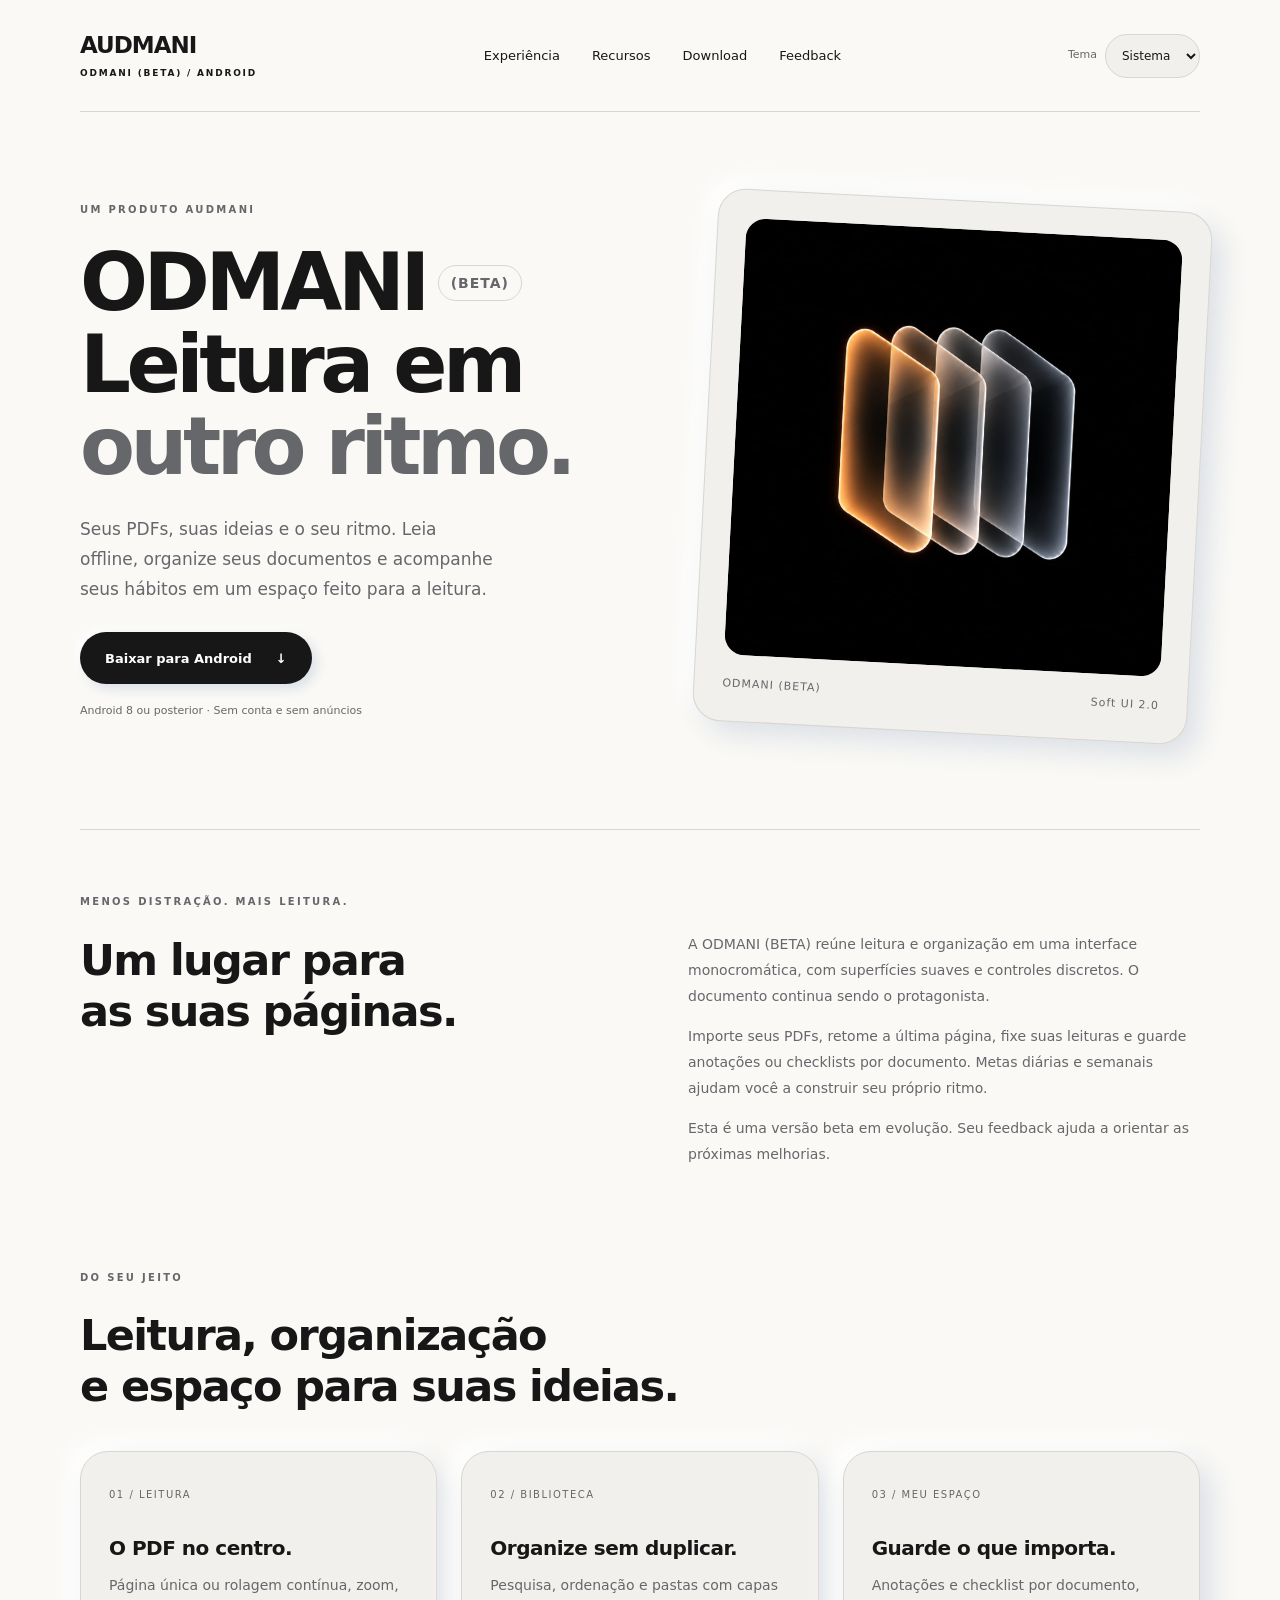
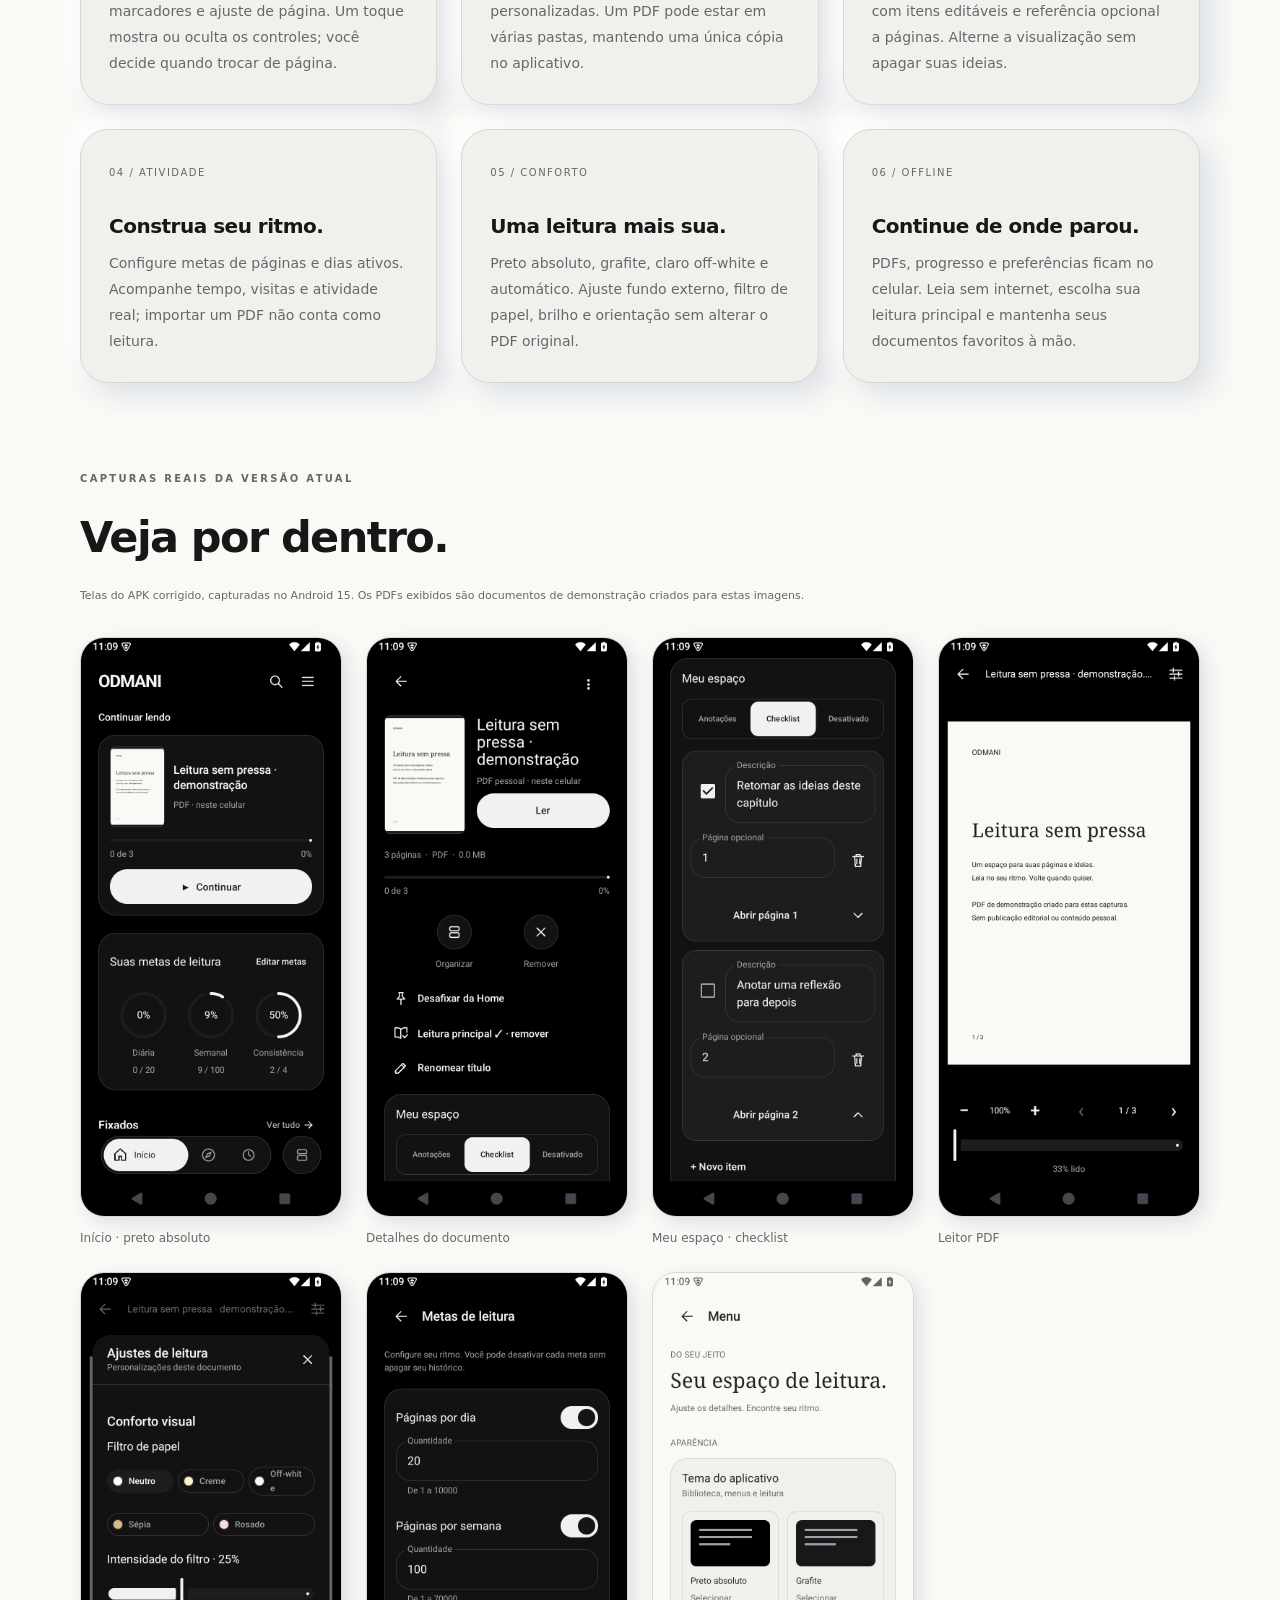
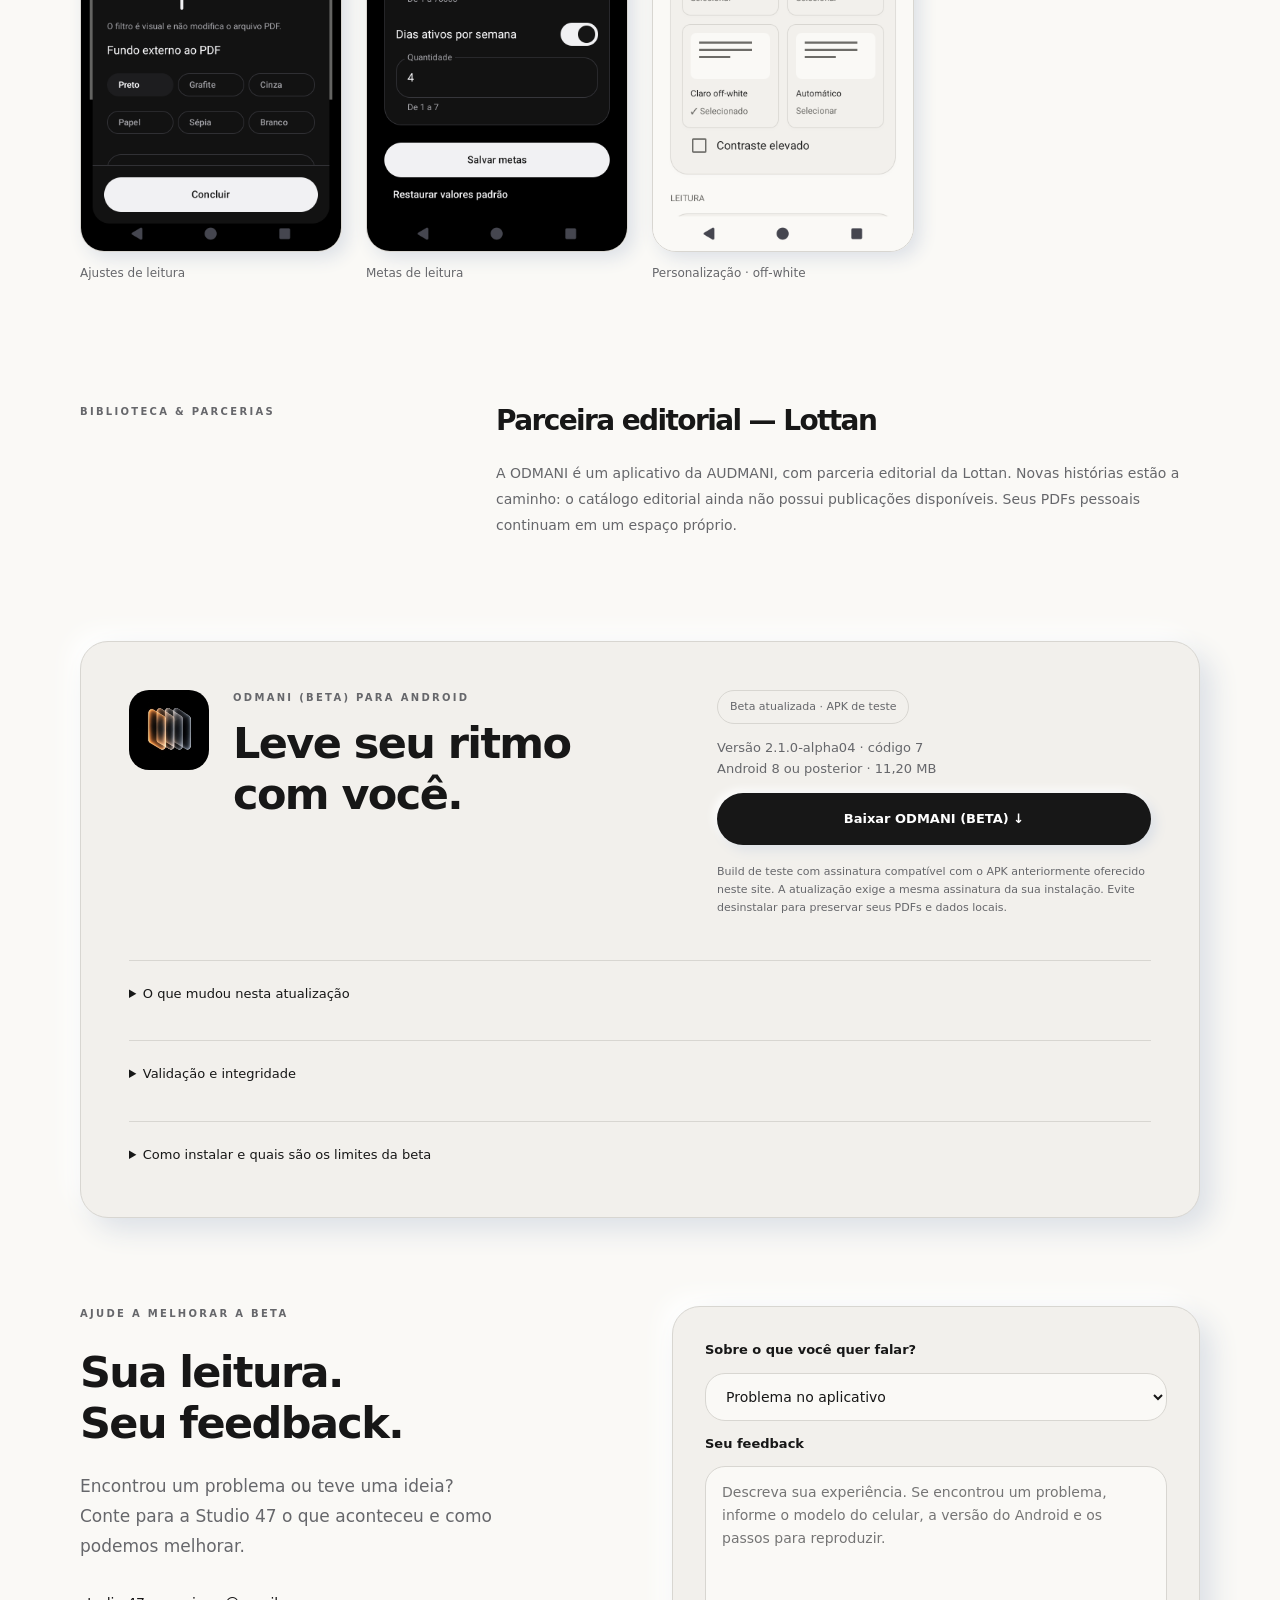
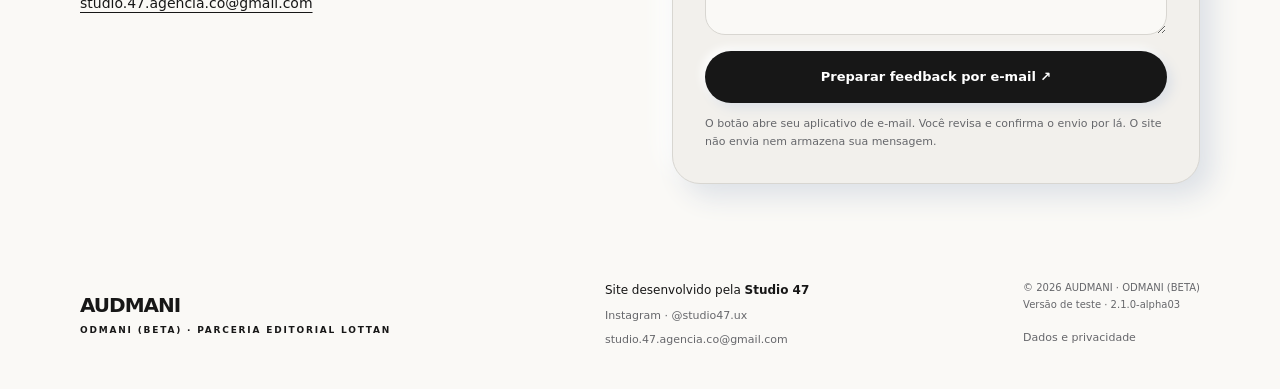
==== commit 68d59927: "Atualiza versão e integridade na área de download" ====
--- a/web/index.html
+++ b/web/index.html
@@ -59,9 +59,9 @@
   <section class="wrap partnership"><p class="eyebrow">BIBLIOTECA & PARCERIAS</p><div><h2>Parceira editorial — Lottan</h2><p>A ODMANI é um aplicativo da AUDMANI, com parceria editorial da Lottan. Novas histórias estão a caminho: o catálogo editorial ainda não possui publicações disponíveis. Seus PDFs pessoais continuam em um espaço próprio.</p></div></section>
   <section class="wrap" id="download"><div class="soft download">
     <div class="download-title"><img src="assets/odmani-icon.jpg" width="80" height="80" alt=""><div><p class="eyebrow">ODMANI (BETA) PARA ANDROID</p><h2>Leve seu ritmo<br>com você.</h2></div></div>
-    <div class="download-action"><span class="status" id="release-status">Beta atualizada · APK de teste</span><p id="release-info">Versão 2.1.0-alpha03 · código 6<br>Android 8 ou posterior · 11,18 MB</p><a class="button primary" id="download-button" href="assets/ODMANI-correcoes.apk" download="ODMANI-correcoes.apk" type="application/vnd.android.package-archive">Baixar ODMANI (BETA) ↓</a><p class="small" id="download-note">Build de teste com assinatura compatível com o APK anteriormente oferecido neste site. A atualização exige a mesma assinatura da sua instalação. Evite desinstalar para preservar seus PDFs e dados locais.</p></div>
+    <div class="download-action"><span class="status" id="release-status">Beta atualizada · APK de teste</span><p id="release-info">Versão 2.1.0-alpha04 · código 7<br>Android 8 ou posterior · 11,20 MB</p><a class="button primary" id="download-button" href="assets/ODMANI-correcoes.apk" download="ODMANI-correcoes.apk" type="application/vnd.android.package-archive">Baixar ODMANI (BETA) ↓</a><p class="small" id="download-note">Build de teste com assinatura compatível com o APK anteriormente oferecido neste site. A atualização exige a mesma assinatura da sua instalação. Evite desinstalar para preservar seus PDFs e dados locais.</p></div>
     <details><summary>O que mudou nesta atualização</summary><ul><li>Tela própria para criar, editar, desativar e restaurar metas.</li><li>Home reorganizada e pesquisa da Biblioteca arredondada.</li><li>Checklist com itens organizados e páginas vinculadas.</li><li>Ações do PDF com ícones e um único botão principal de leitura.</li><li>Cabeçalho do leitor simplificado e ajustes organizados em seções.</li><li>Navegação inferior original e dados locais preservados.</li></ul></details>
-    <details><summary>Validação e integridade</summary><p>16 testes unitários e 5 testes direcionados passaram. A validação cobriu metas, pesquisa, checklist, ajustes do leitor, Menu e importação/atividade no emulador Android 15. Não representa teste em todos os aparelhos.</p><p>SHA-256:</p><code class="checksum">3adfffb4f667f2edab267805a4261f34f5fbc6f2e5ffee5b10c77bd18c650254</code><p><a href="assets/SHA256SUMS.txt">Baixar checksum</a></p></details>
+    <details><summary>Validação e integridade</summary><p>APK alpha04: compilação concluída com sucesso e assinatura preservada. Ajuste visual da navegação inferior. Esta versão não foi testada em emulador.</p><p>SHA-256:</p><code class="checksum">eeb7ec9014b2db42a728f290d8eb0f4052e0e2266d535062494d410ed2172656</code><p><a href="assets/SHA256SUMS.txt">Baixar checksum</a></p></details>
     <details><summary>Como instalar e quais são os limites da beta</summary><p>Baixe o APK, abra o arquivo no Android e siga as instruções do sistema. Pode ser necessário permitir instalações pelo navegador. O nome no celular continua sendo ODMANI; a identificação BETA é exibida neste site.</p><p>Não há conta, sincronização ou backup completo. Desinstalar pode apagar seus dados locais. O catálogo Lottan depende de publicações oficiais; não há compra ou licença simulada.</p></details>
   </div></section>
   <section class="wrap feedback-section" id="feedback">
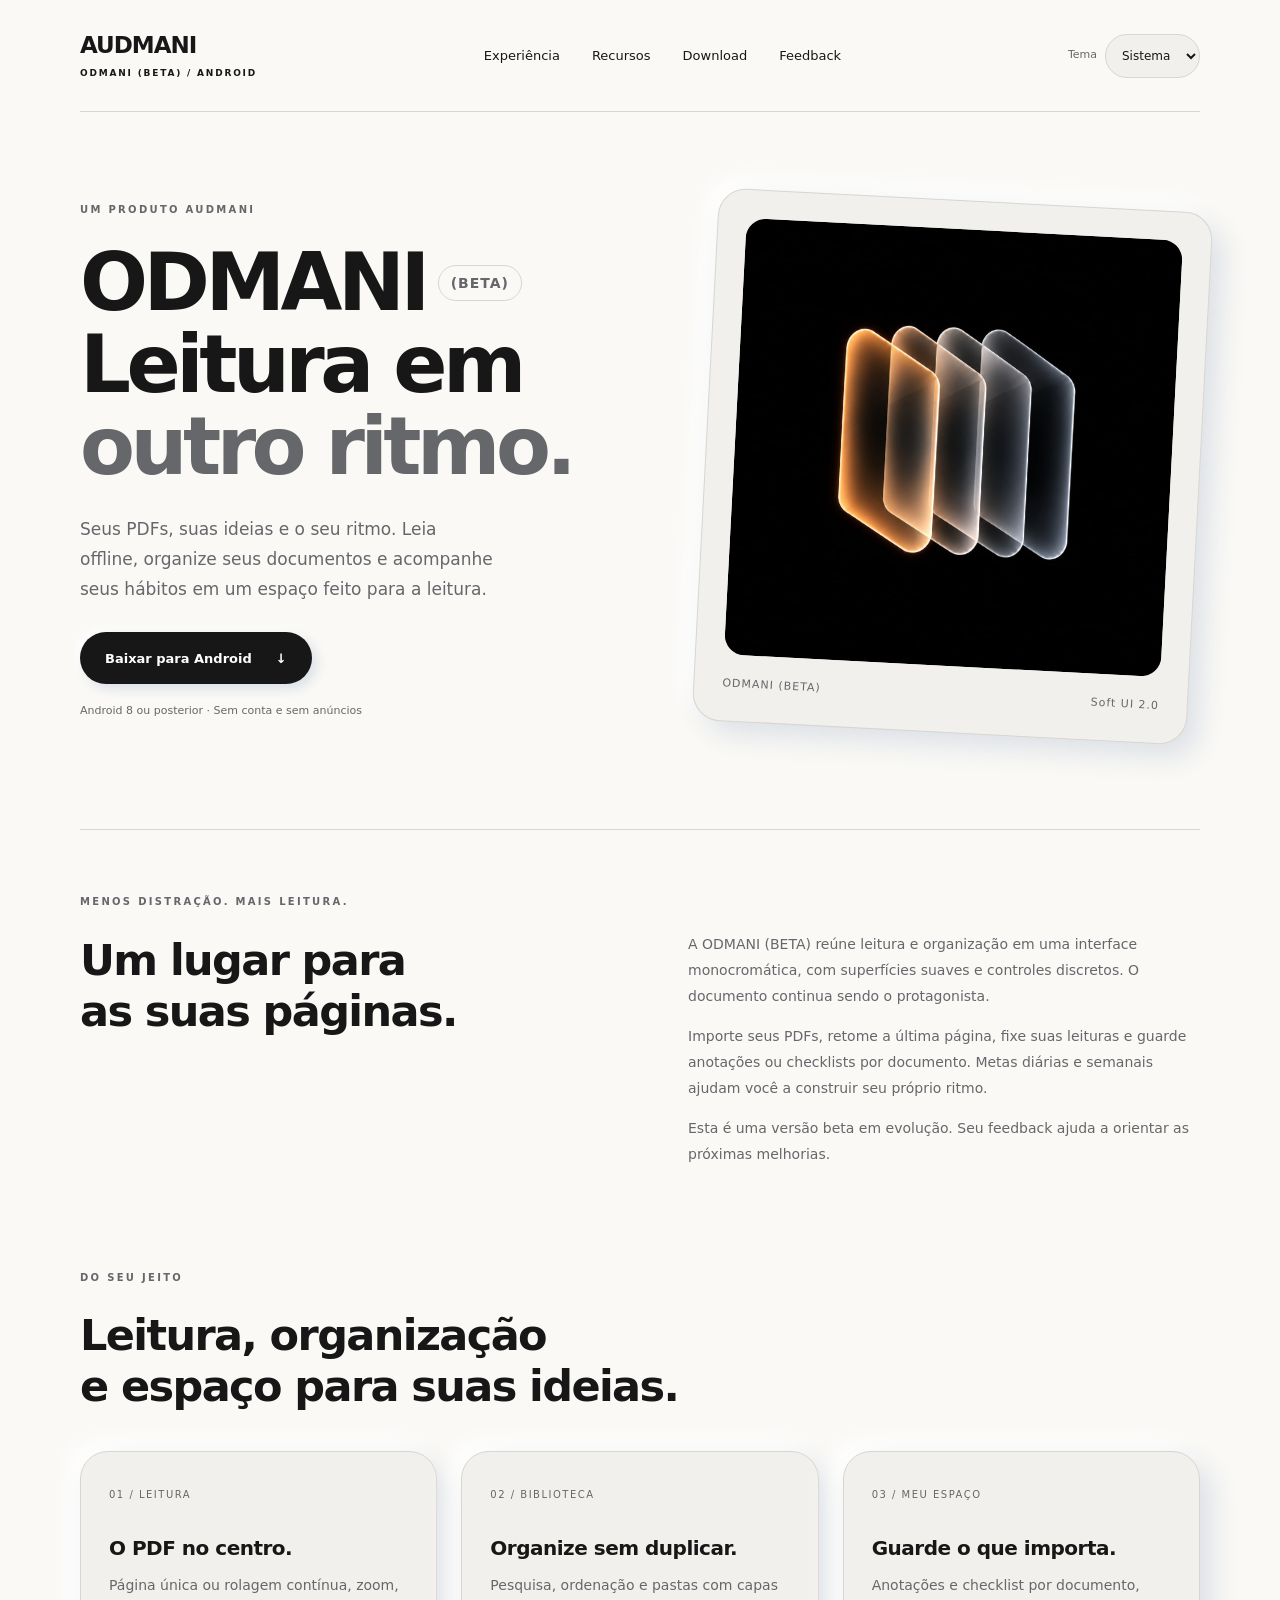
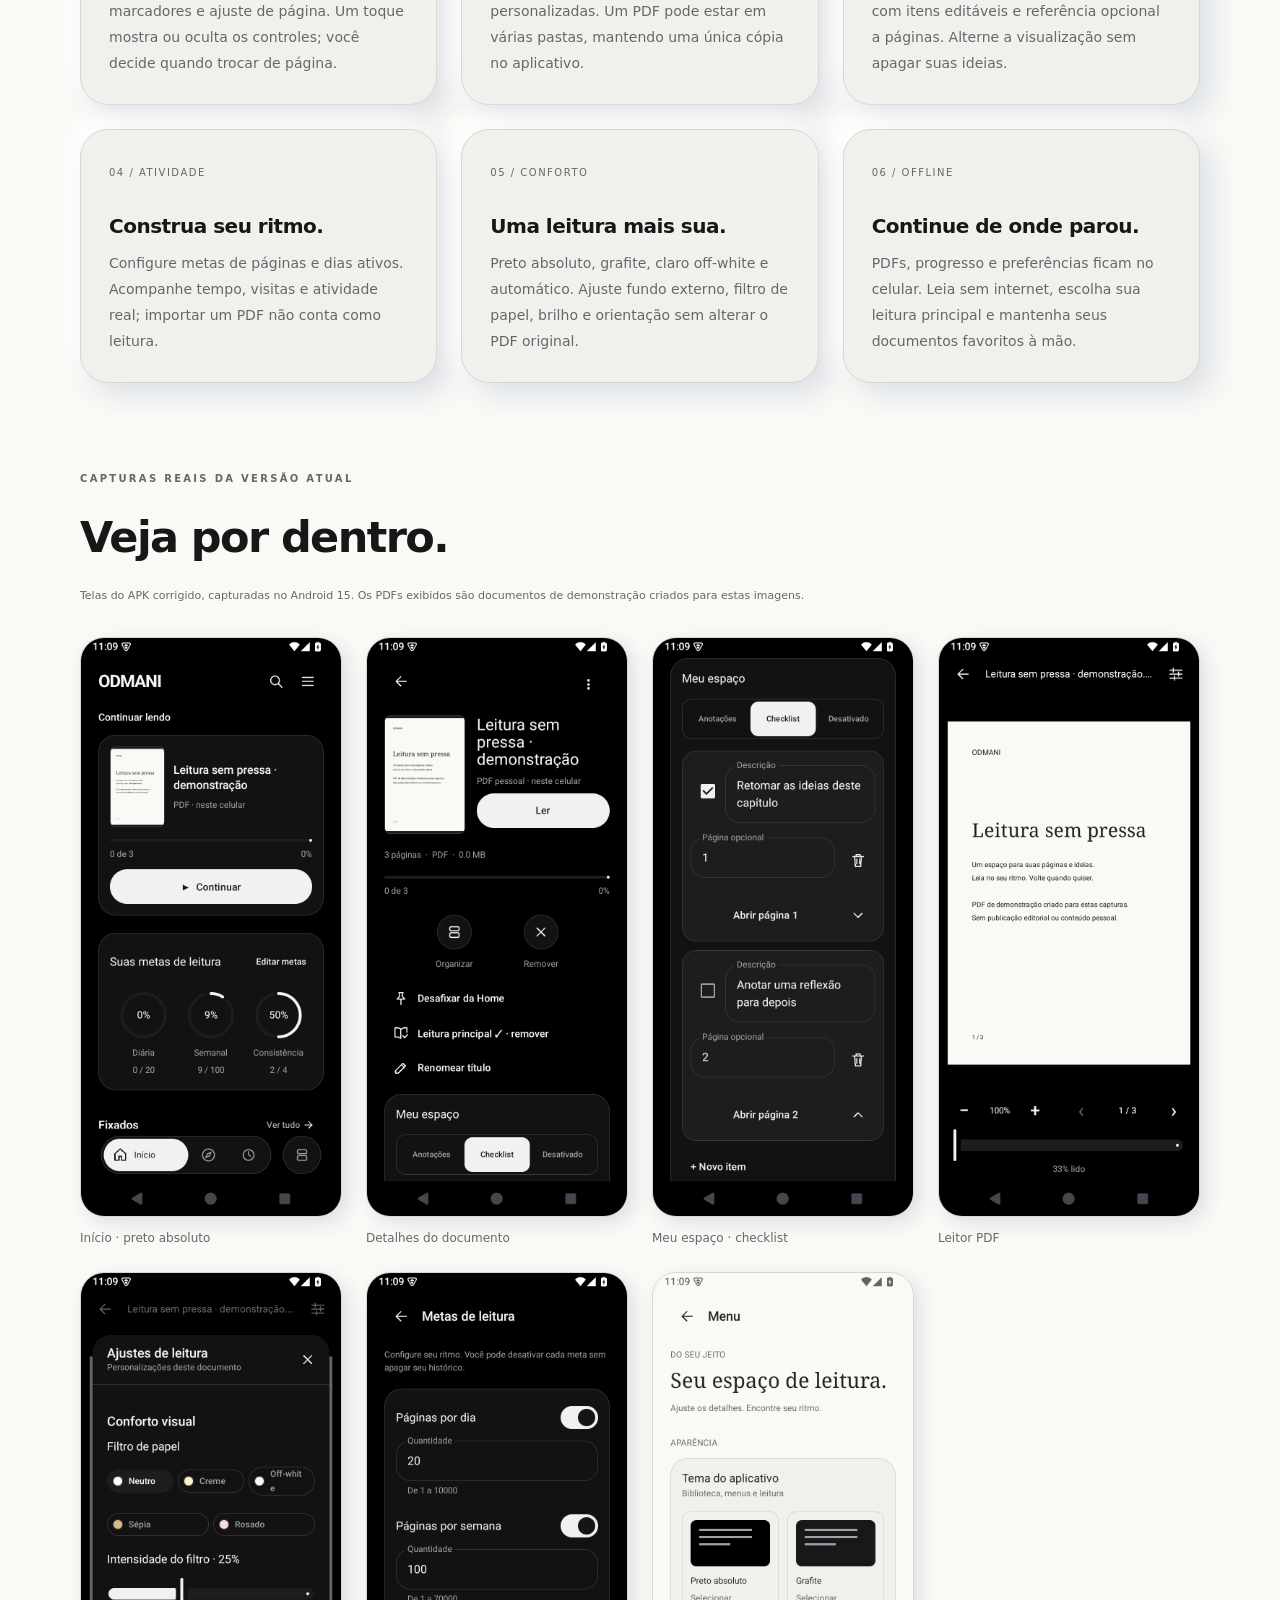
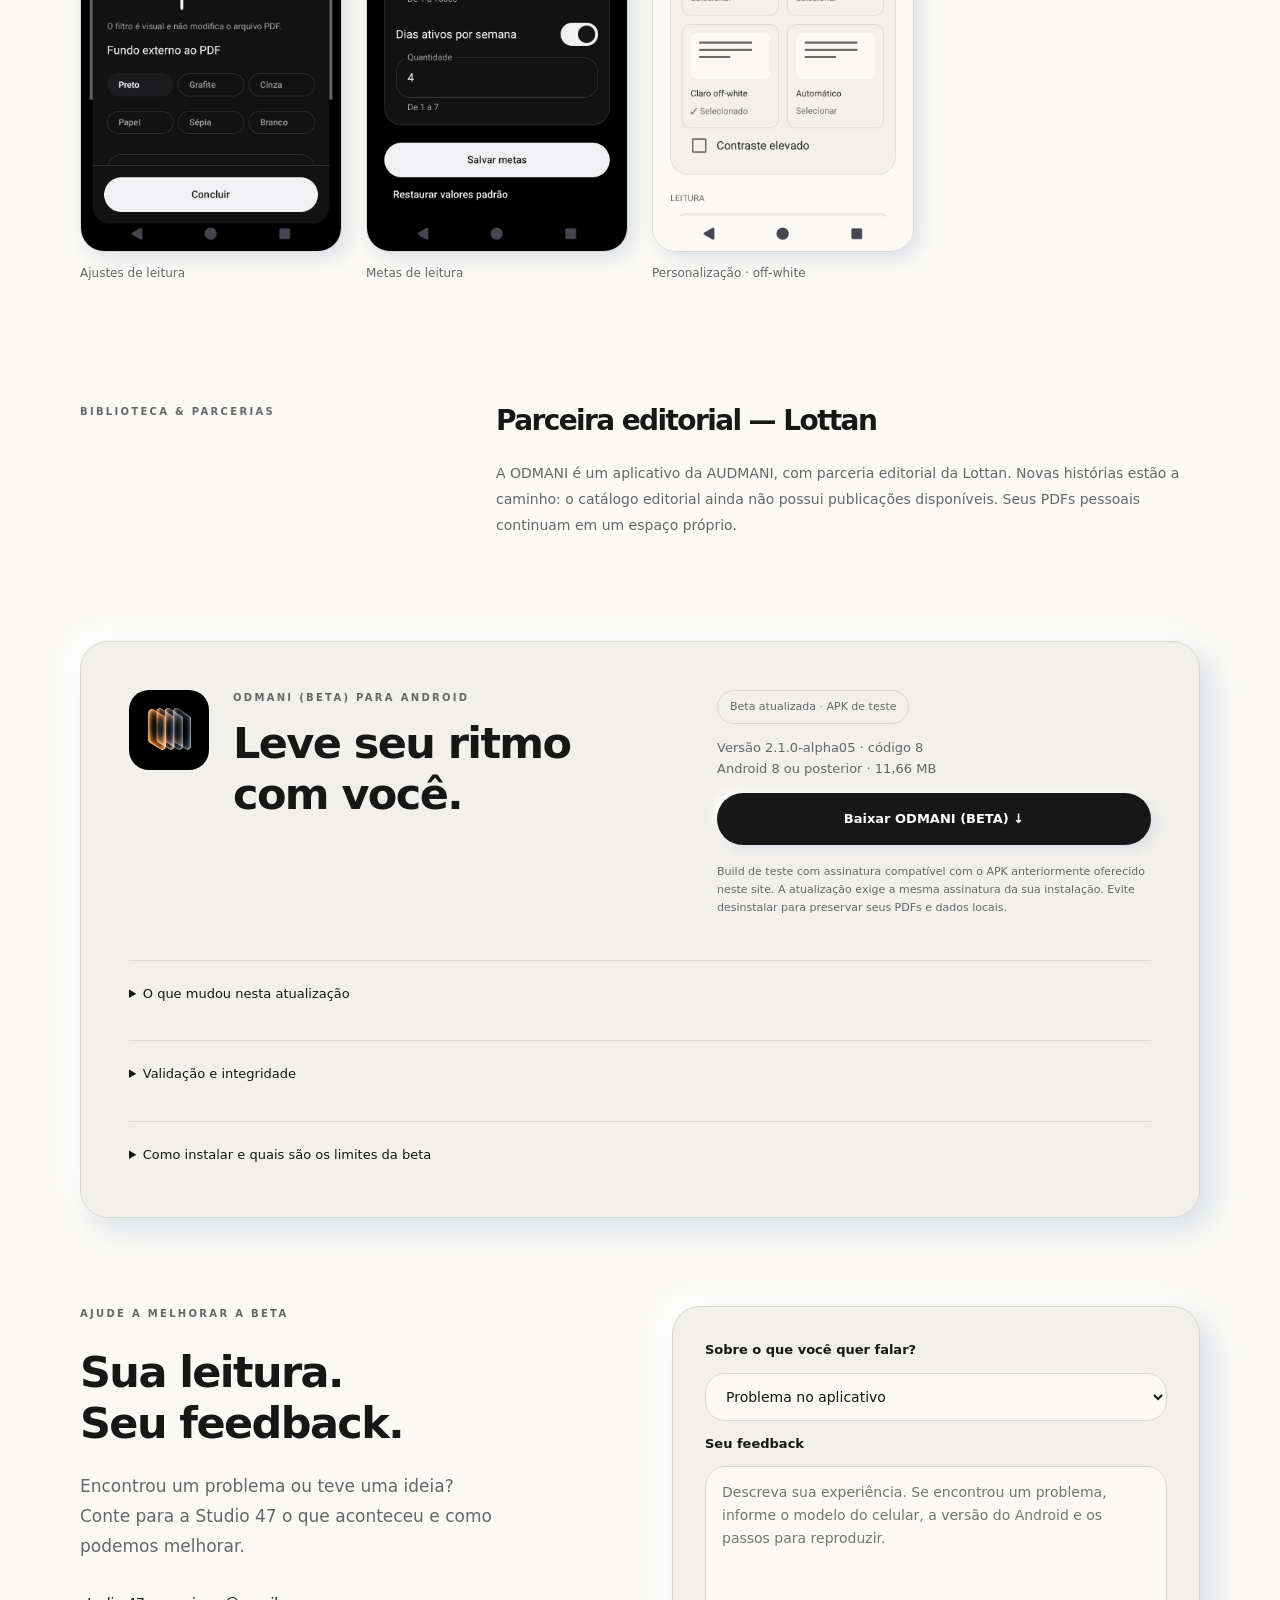
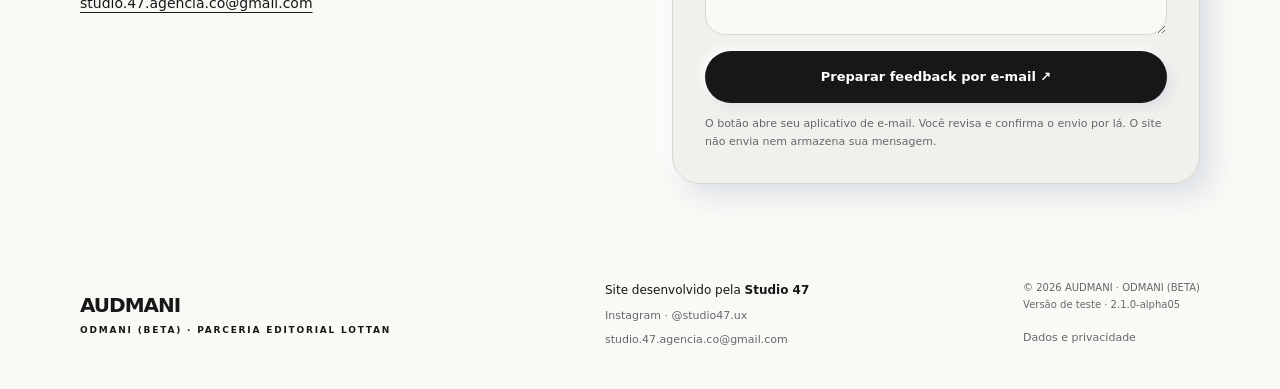
==== commit f58409d4: "site: atualizar download e notas para ODMANI alpha05" ====
--- a/web/index.html
+++ b/web/index.html
@@ -8,7 +8,7 @@
   <title>ODMANI (BETA) — Leitura em outro ritmo. | AUDMANI</title>
   <link rel="icon" href="assets/odmani-icon.jpg">
   <link rel="stylesheet" href="style.css">
-  <script src="app.js" defer></script>
+  <script src="app.js?v=8" defer></script>
 </head>
 <body>
 <a class="skip" href="#conteudo">Pular para o conteúdo</a>
@@ -59,9 +59,9 @@
   <section class="wrap partnership"><p class="eyebrow">BIBLIOTECA & PARCERIAS</p><div><h2>Parceira editorial — Lottan</h2><p>A ODMANI é um aplicativo da AUDMANI, com parceria editorial da Lottan. Novas histórias estão a caminho: o catálogo editorial ainda não possui publicações disponíveis. Seus PDFs pessoais continuam em um espaço próprio.</p></div></section>
   <section class="wrap" id="download"><div class="soft download">
     <div class="download-title"><img src="assets/odmani-icon.jpg" width="80" height="80" alt=""><div><p class="eyebrow">ODMANI (BETA) PARA ANDROID</p><h2>Leve seu ritmo<br>com você.</h2></div></div>
-    <div class="download-action"><span class="status" id="release-status">Beta atualizada · APK de teste</span><p id="release-info">Versão 2.1.0-alpha04 · código 7<br>Android 8 ou posterior · 11,20 MB</p><a class="button primary" id="download-button" href="assets/ODMANI-correcoes.apk" download="ODMANI-correcoes.apk" type="application/vnd.android.package-archive">Baixar ODMANI (BETA) ↓</a><p class="small" id="download-note">Build de teste com assinatura compatível com o APK anteriormente oferecido neste site. A atualização exige a mesma assinatura da sua instalação. Evite desinstalar para preservar seus PDFs e dados locais.</p></div>
-    <details><summary>O que mudou nesta atualização</summary><ul><li>Tela própria para criar, editar, desativar e restaurar metas.</li><li>Home reorganizada e pesquisa da Biblioteca arredondada.</li><li>Checklist com itens organizados e páginas vinculadas.</li><li>Ações do PDF com ícones e um único botão principal de leitura.</li><li>Cabeçalho do leitor simplificado e ajustes organizados em seções.</li><li>Navegação inferior original e dados locais preservados.</li></ul></details>
-    <details><summary>Validação e integridade</summary><p>APK alpha04: compilação concluída com sucesso e assinatura preservada. Ajuste visual da navegação inferior. Esta versão não foi testada em emulador.</p><p>SHA-256:</p><code class="checksum">eeb7ec9014b2db42a728f290d8eb0f4052e0e2266d535062494d410ed2172656</code><p><a href="assets/SHA256SUMS.txt">Baixar checksum</a></p></details>
+    <div class="download-action"><span class="status" id="release-status">Beta atualizada · APK de teste</span><p id="release-info">Versão 2.1.0-alpha05 · código 8<br>Android 8 ou posterior · 11,66 MB</p><a class="button primary" id="download-button" href="assets/ODMANI-correcoes.apk?v=8" download="ODMANI-correcoes.apk" type="application/vnd.android.package-archive">Baixar ODMANI (BETA) ↓</a><p class="small" id="download-note">Build de teste com assinatura compatível com o APK anteriormente oferecido neste site. A atualização exige a mesma assinatura da sua instalação. Evite desinstalar para preservar seus PDFs e dados locais.</p></div>
+    <details><summary>O que mudou nesta atualização</summary><ul><li>Posição salva imediatamente e contagem de páginas sem duplicações diárias.</li><li>Correções de tempo de leitura, sessões, metas e estatísticas.</li><li>Biblioteca reorganizada com pesquisa, filtros, pastas e documentos.</li><li>Navegação flutuante ajustada ao teclado e aos temas.</li><li>Melhor adaptação às fontes ampliadas, filtro Off-white e zoom preservado na rotação.</li><li>Proteção para PDFs inválidos e protegidos no Android 8.</li></ul></details>
+    <details><summary>Validação e integridade</summary><p>APK alpha05: compilação concluída, 16 testes unitários e 32 testes em emuladores Android 8 e 15 aprovados, com inspeção visual. Assinatura e dados locais preservados. O histórico anterior não foi recalculado retroativamente. Sem teste em aparelho físico; demais versões do Android não foram reexecutadas nesta atualização.</p><p>SHA-256:</p><code class="checksum">6e9703b328d97aca31e9c9bb1fcebbe2c2befa0e51745b615ee5427e1ad095b1</code><p><a href="assets/SHA256SUMS.txt?v=8">Baixar checksum</a></p></details>
     <details><summary>Como instalar e quais são os limites da beta</summary><p>Baixe o APK, abra o arquivo no Android e siga as instruções do sistema. Pode ser necessário permitir instalações pelo navegador. O nome no celular continua sendo ODMANI; a identificação BETA é exibida neste site.</p><p>Não há conta, sincronização ou backup completo. Desinstalar pode apagar seus dados locais. O catálogo Lottan depende de publicações oficiais; não há compra ou licença simulada.</p></details>
   </div></section>
   <section class="wrap feedback-section" id="feedback">
@@ -76,6 +76,6 @@
 <footer class="wrap">
   <div class="brand">AUDMANI<span>ODMANI (BETA) · PARCERIA EDITORIAL LOTTAN</span></div>
   <div class="footer-credits"><p>Site desenvolvido pela <a href="https://www.instagram.com/studio47.ux/" target="_blank" rel="noopener noreferrer">Studio 47</a></p><a href="https://www.instagram.com/studio47.ux/" target="_blank" rel="noopener noreferrer">Instagram · @studio47.ux</a><a href="mailto:studio.47.agencia.co@gmail.com">studio.47.agencia.co@gmail.com</a></div>
-  <div class="footer-meta"><p>© 2026 AUDMANI · ODMANI (BETA)<br>Versão de teste · 2.1.0-alpha03</p><a href="privacidade.html">Dados e privacidade</a></div>
+  <div class="footer-meta"><p>© 2026 AUDMANI · ODMANI (BETA)<br>Versão de teste · 2.1.0-alpha05</p><a href="privacidade.html">Dados e privacidade</a></div>
 </footer>
 </body></html>
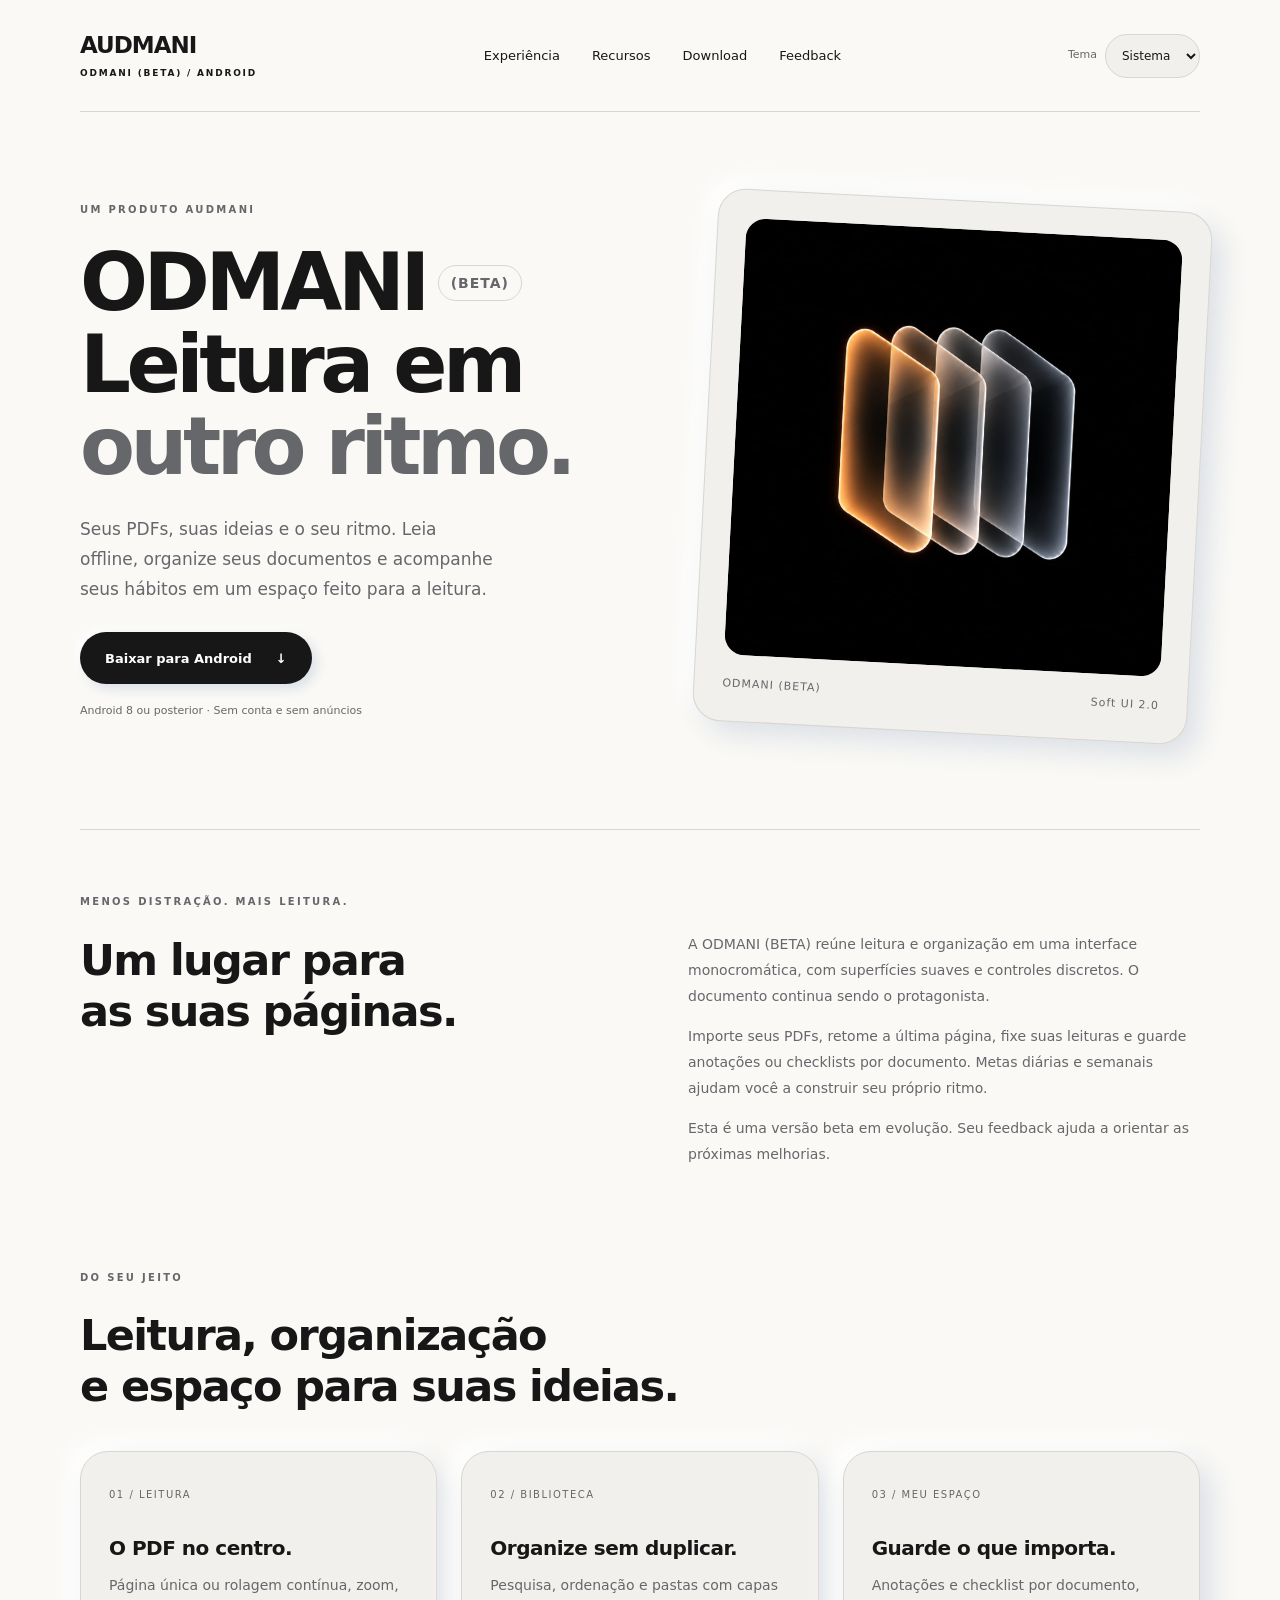
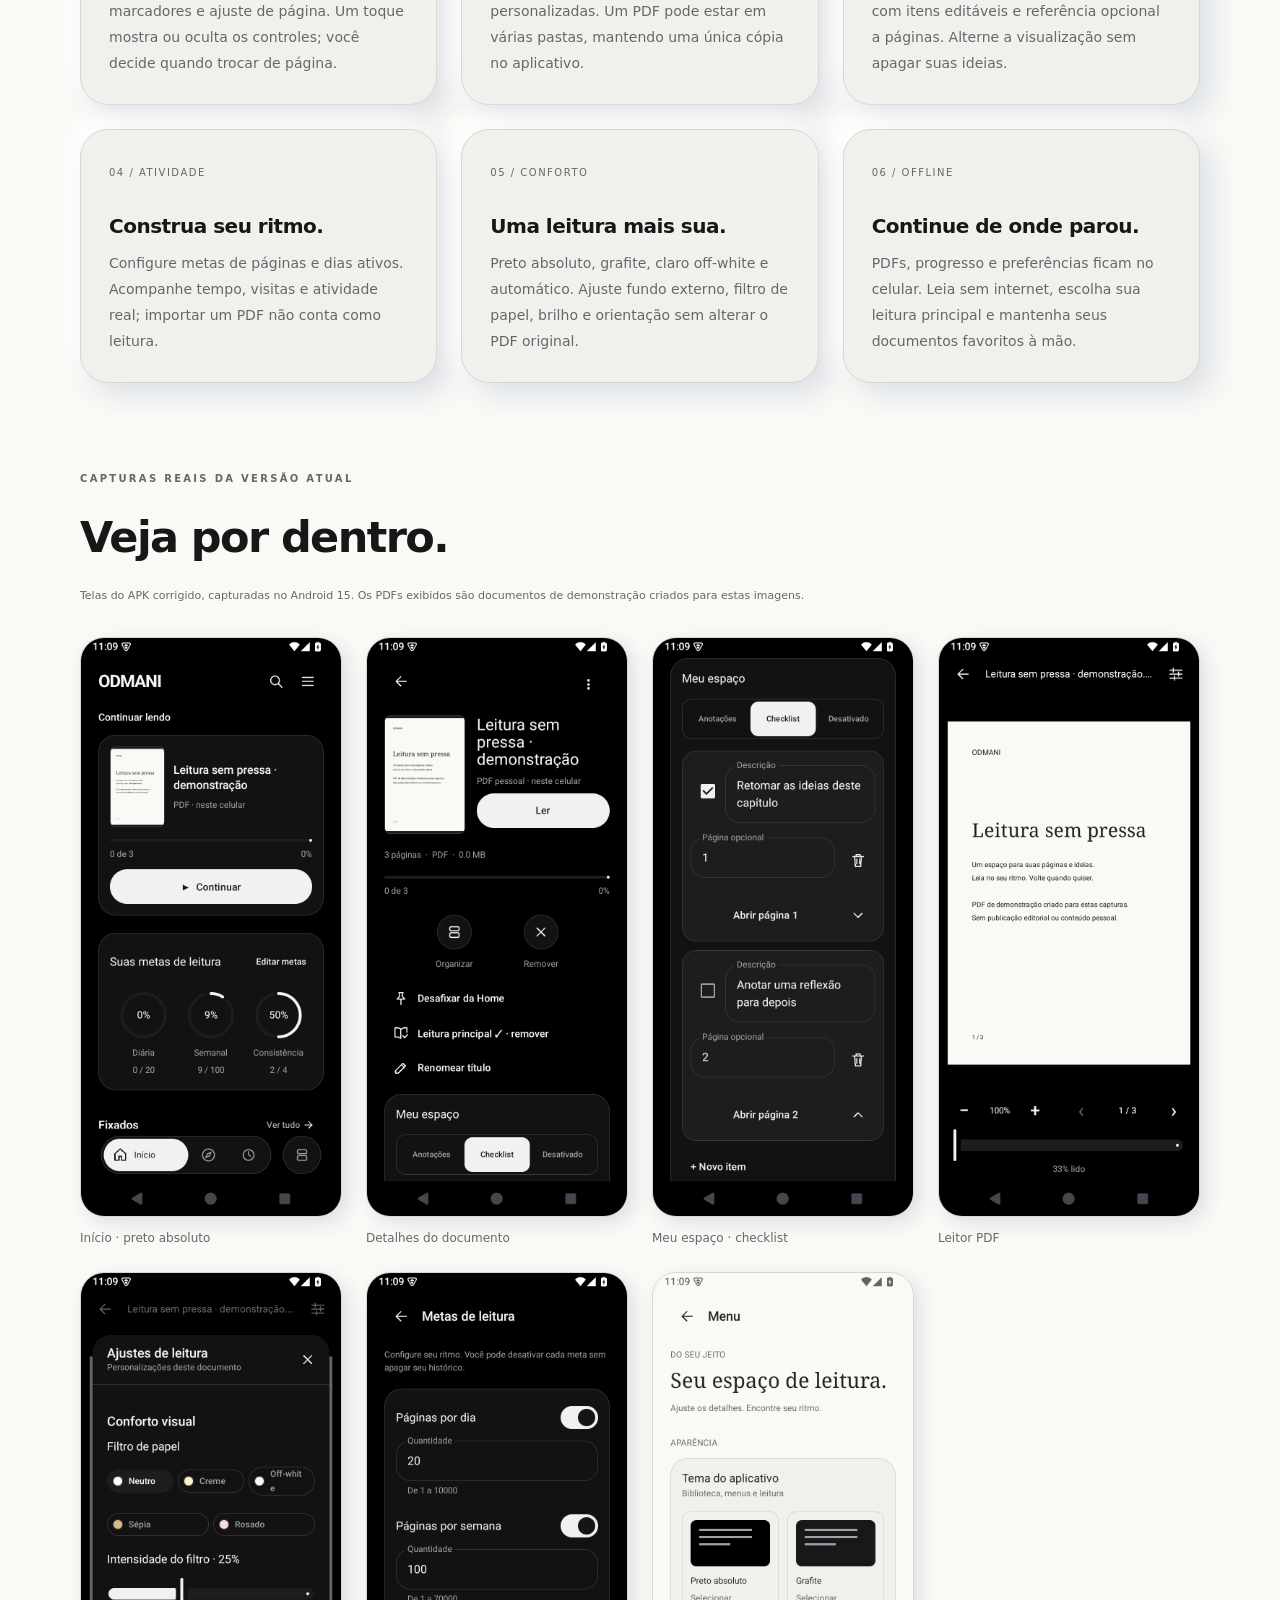
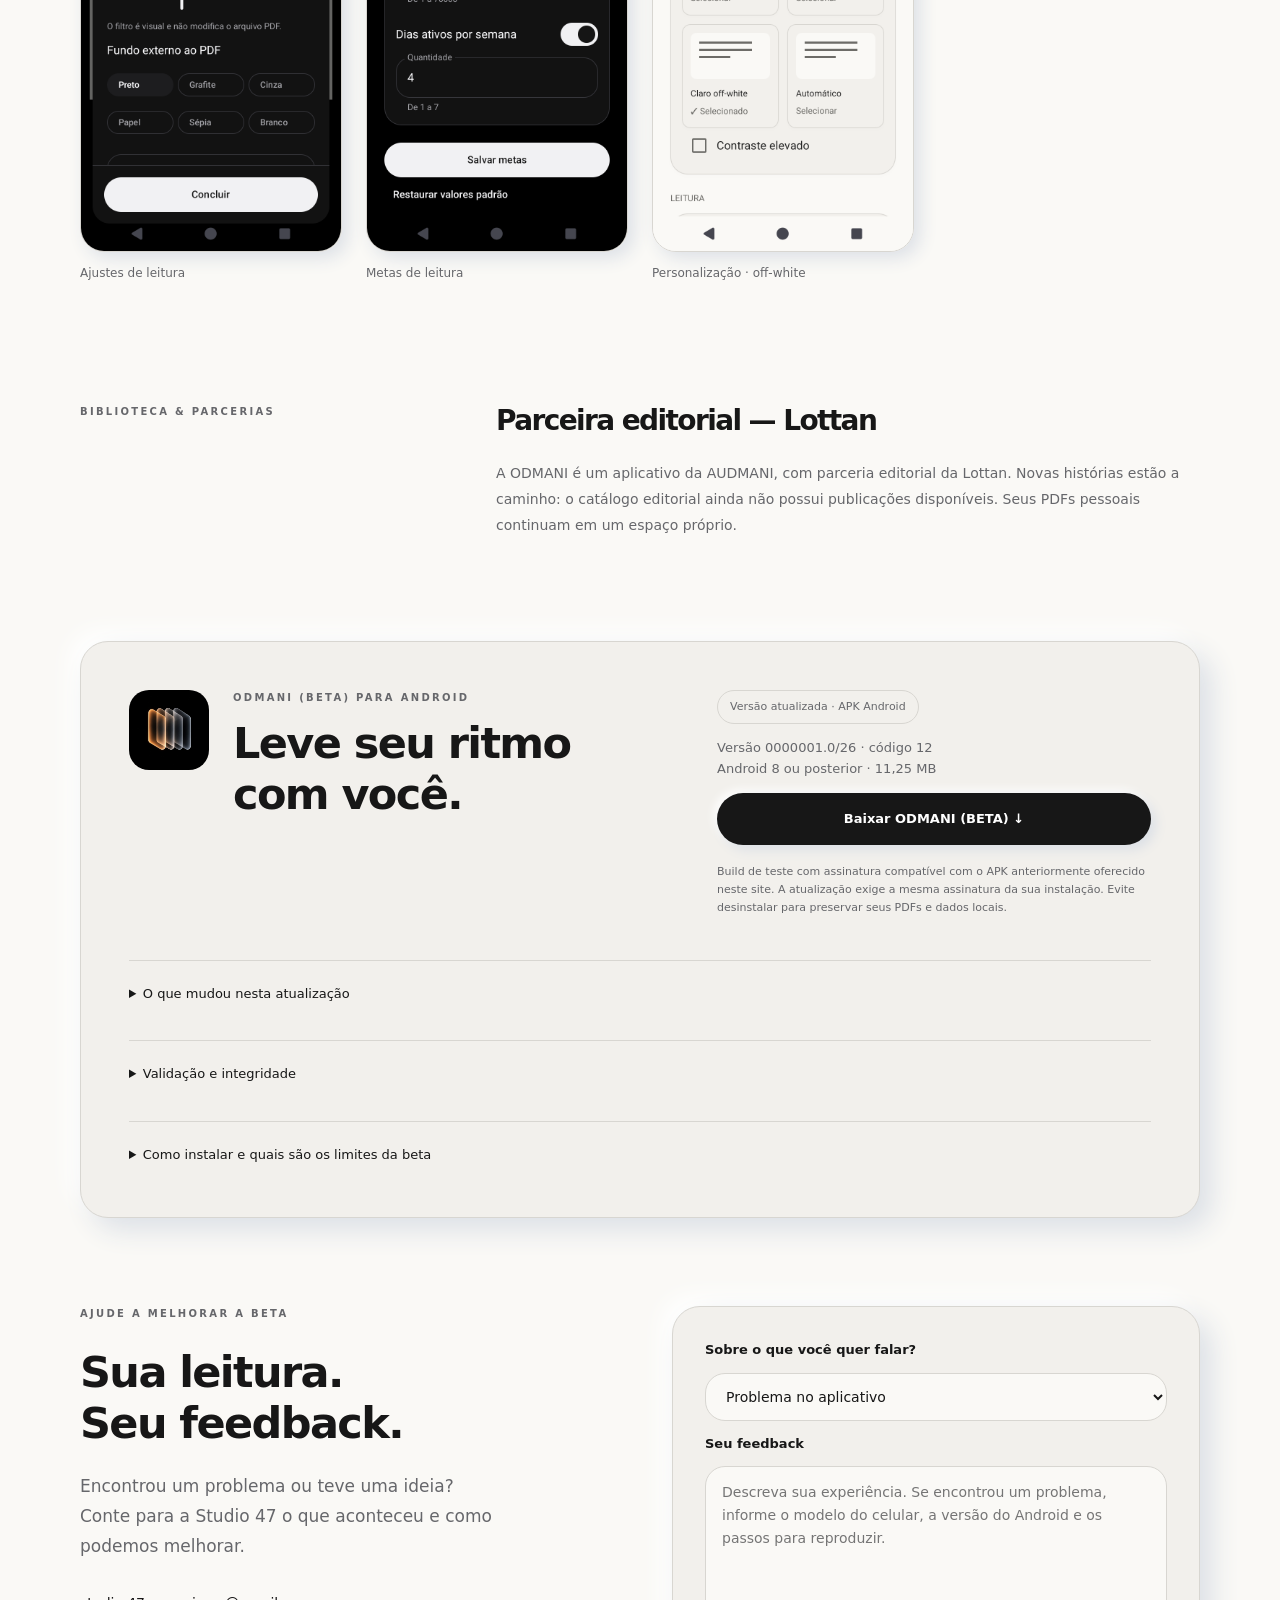
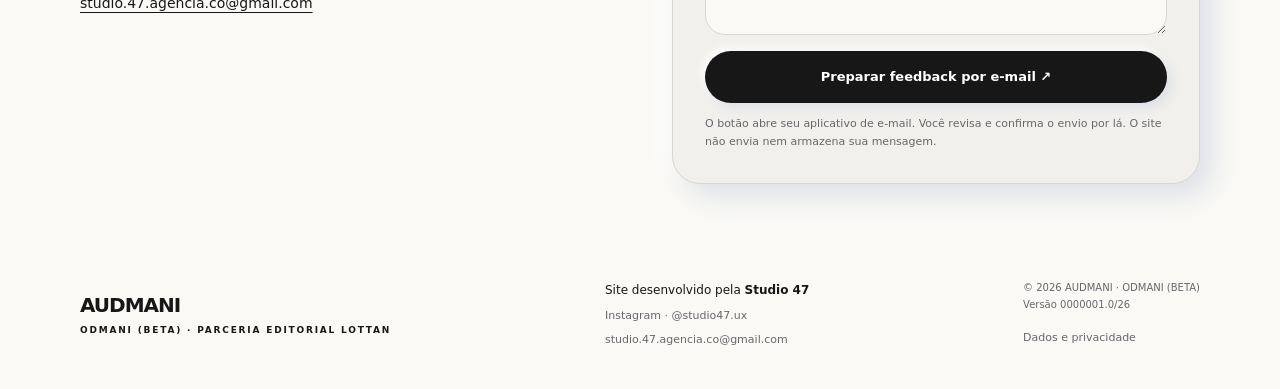
==== commit 515b47ed: "site: atualiza download para ODMANI 0000001.0/26" ====
--- a/web/index.html
+++ b/web/index.html
@@ -8,7 +8,7 @@
   <title>ODMANI (BETA) — Leitura em outro ritmo. | AUDMANI</title>
   <link rel="icon" href="assets/odmani-icon.jpg">
   <link rel="stylesheet" href="style.css">
-  <script src="app.js?v=8" defer></script>
+  <script src="app.js?v=12" defer></script>
 </head>
 <body>
 <a class="skip" href="#conteudo">Pular para o conteúdo</a>
@@ -59,9 +59,9 @@
   <section class="wrap partnership"><p class="eyebrow">BIBLIOTECA & PARCERIAS</p><div><h2>Parceira editorial — Lottan</h2><p>A ODMANI é um aplicativo da AUDMANI, com parceria editorial da Lottan. Novas histórias estão a caminho: o catálogo editorial ainda não possui publicações disponíveis. Seus PDFs pessoais continuam em um espaço próprio.</p></div></section>
   <section class="wrap" id="download"><div class="soft download">
     <div class="download-title"><img src="assets/odmani-icon.jpg" width="80" height="80" alt=""><div><p class="eyebrow">ODMANI (BETA) PARA ANDROID</p><h2>Leve seu ritmo<br>com você.</h2></div></div>
-    <div class="download-action"><span class="status" id="release-status">Beta atualizada · APK de teste</span><p id="release-info">Versão 2.1.0-alpha05 · código 8<br>Android 8 ou posterior · 11,66 MB</p><a class="button primary" id="download-button" href="assets/ODMANI-correcoes.apk?v=8" download="ODMANI-correcoes.apk" type="application/vnd.android.package-archive">Baixar ODMANI (BETA) ↓</a><p class="small" id="download-note">Build de teste com assinatura compatível com o APK anteriormente oferecido neste site. A atualização exige a mesma assinatura da sua instalação. Evite desinstalar para preservar seus PDFs e dados locais.</p></div>
+    <div class="download-action"><span class="status" id="release-status">Versão atualizada · APK Android</span><p id="release-info">Versão 0000001.0/26 · código 12<br>Android 8 ou posterior · 11,25 MB</p><a class="button primary" id="download-button" href="assets/ODMANI-correcoes.apk?v=12" download="ODMANI-correcoes.apk" type="application/vnd.android.package-archive">Baixar ODMANI (BETA) ↓</a><p class="small" id="download-note">Build de teste com assinatura compatível com o APK anteriormente oferecido neste site. A atualização exige a mesma assinatura da sua instalação. Evite desinstalar para preservar seus PDFs e dados locais.</p></div>
     <details><summary>O que mudou nesta atualização</summary><ul><li>Posição salva imediatamente e contagem de páginas sem duplicações diárias.</li><li>Correções de tempo de leitura, sessões, metas e estatísticas.</li><li>Biblioteca reorganizada com pesquisa, filtros, pastas e documentos.</li><li>Navegação flutuante ajustada ao teclado e aos temas.</li><li>Melhor adaptação às fontes ampliadas, filtro Off-white e zoom preservado na rotação.</li><li>Proteção para PDFs inválidos e protegidos no Android 8.</li></ul></details>
-    <details><summary>Validação e integridade</summary><p>APK alpha05: compilação concluída, 16 testes unitários e 32 testes em emuladores Android 8 e 15 aprovados, com inspeção visual. Assinatura e dados locais preservados. O histórico anterior não foi recalculado retroativamente. Sem teste em aparelho físico; demais versões do Android não foram reexecutadas nesta atualização.</p><p>SHA-256:</p><code class="checksum">6e9703b328d97aca31e9c9bb1fcebbe2c2befa0e51745b615ee5427e1ad095b1</code><p><a href="assets/SHA256SUMS.txt?v=8">Baixar checksum</a></p></details>
+    <details><summary>Validação e integridade</summary><p>APK 0000001.0/26: compilação concluída e 4 testes direcionados aprovados no emulador Android 15, com inspeção visual de menus, checklist, categorias e versão. Atualização com dados e assinatura preservados. Sem teste em aparelho físico nesta rodada.</p><p>SHA-256:</p><code class="checksum">07498b04ae3930d0458391026d9405dc0cfdf55d844e0fbf0a36a2ed3ea876e0</code><p><a href="assets/SHA256SUMS.txt?v=12">Baixar checksum</a></p></details>
     <details><summary>Como instalar e quais são os limites da beta</summary><p>Baixe o APK, abra o arquivo no Android e siga as instruções do sistema. Pode ser necessário permitir instalações pelo navegador. O nome no celular continua sendo ODMANI; a identificação BETA é exibida neste site.</p><p>Não há conta, sincronização ou backup completo. Desinstalar pode apagar seus dados locais. O catálogo Lottan depende de publicações oficiais; não há compra ou licença simulada.</p></details>
   </div></section>
   <section class="wrap feedback-section" id="feedback">
@@ -76,6 +76,6 @@
 <footer class="wrap">
   <div class="brand">AUDMANI<span>ODMANI (BETA) · PARCERIA EDITORIAL LOTTAN</span></div>
   <div class="footer-credits"><p>Site desenvolvido pela <a href="https://www.instagram.com/studio47.ux/" target="_blank" rel="noopener noreferrer">Studio 47</a></p><a href="https://www.instagram.com/studio47.ux/" target="_blank" rel="noopener noreferrer">Instagram · @studio47.ux</a><a href="mailto:studio.47.agencia.co@gmail.com">studio.47.agencia.co@gmail.com</a></div>
-  <div class="footer-meta"><p>© 2026 AUDMANI · ODMANI (BETA)<br>Versão de teste · 2.1.0-alpha05</p><a href="privacidade.html">Dados e privacidade</a></div>
+  <div class="footer-meta"><p>© 2026 AUDMANI · ODMANI (BETA)<br>Versão 0000001.0/26</p><a href="privacidade.html">Dados e privacidade</a></div>
 </footer>
 </body></html>
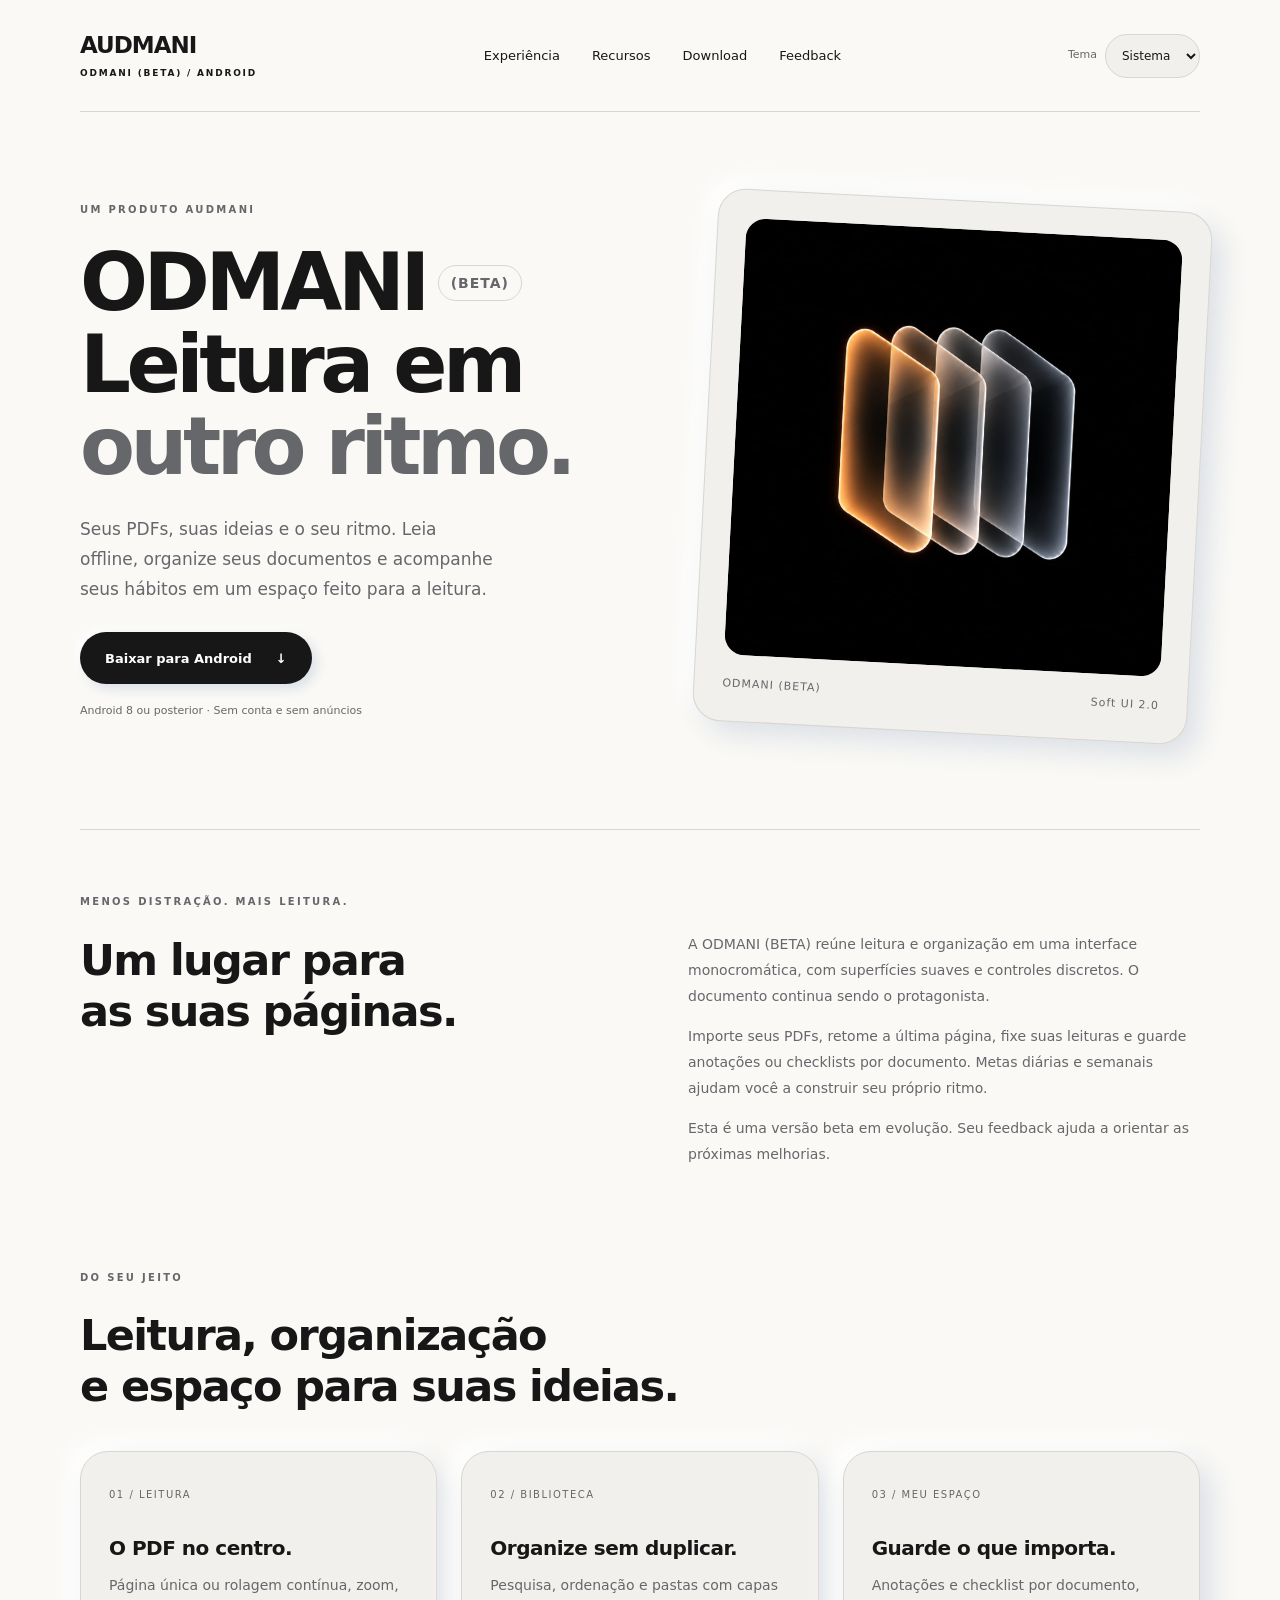
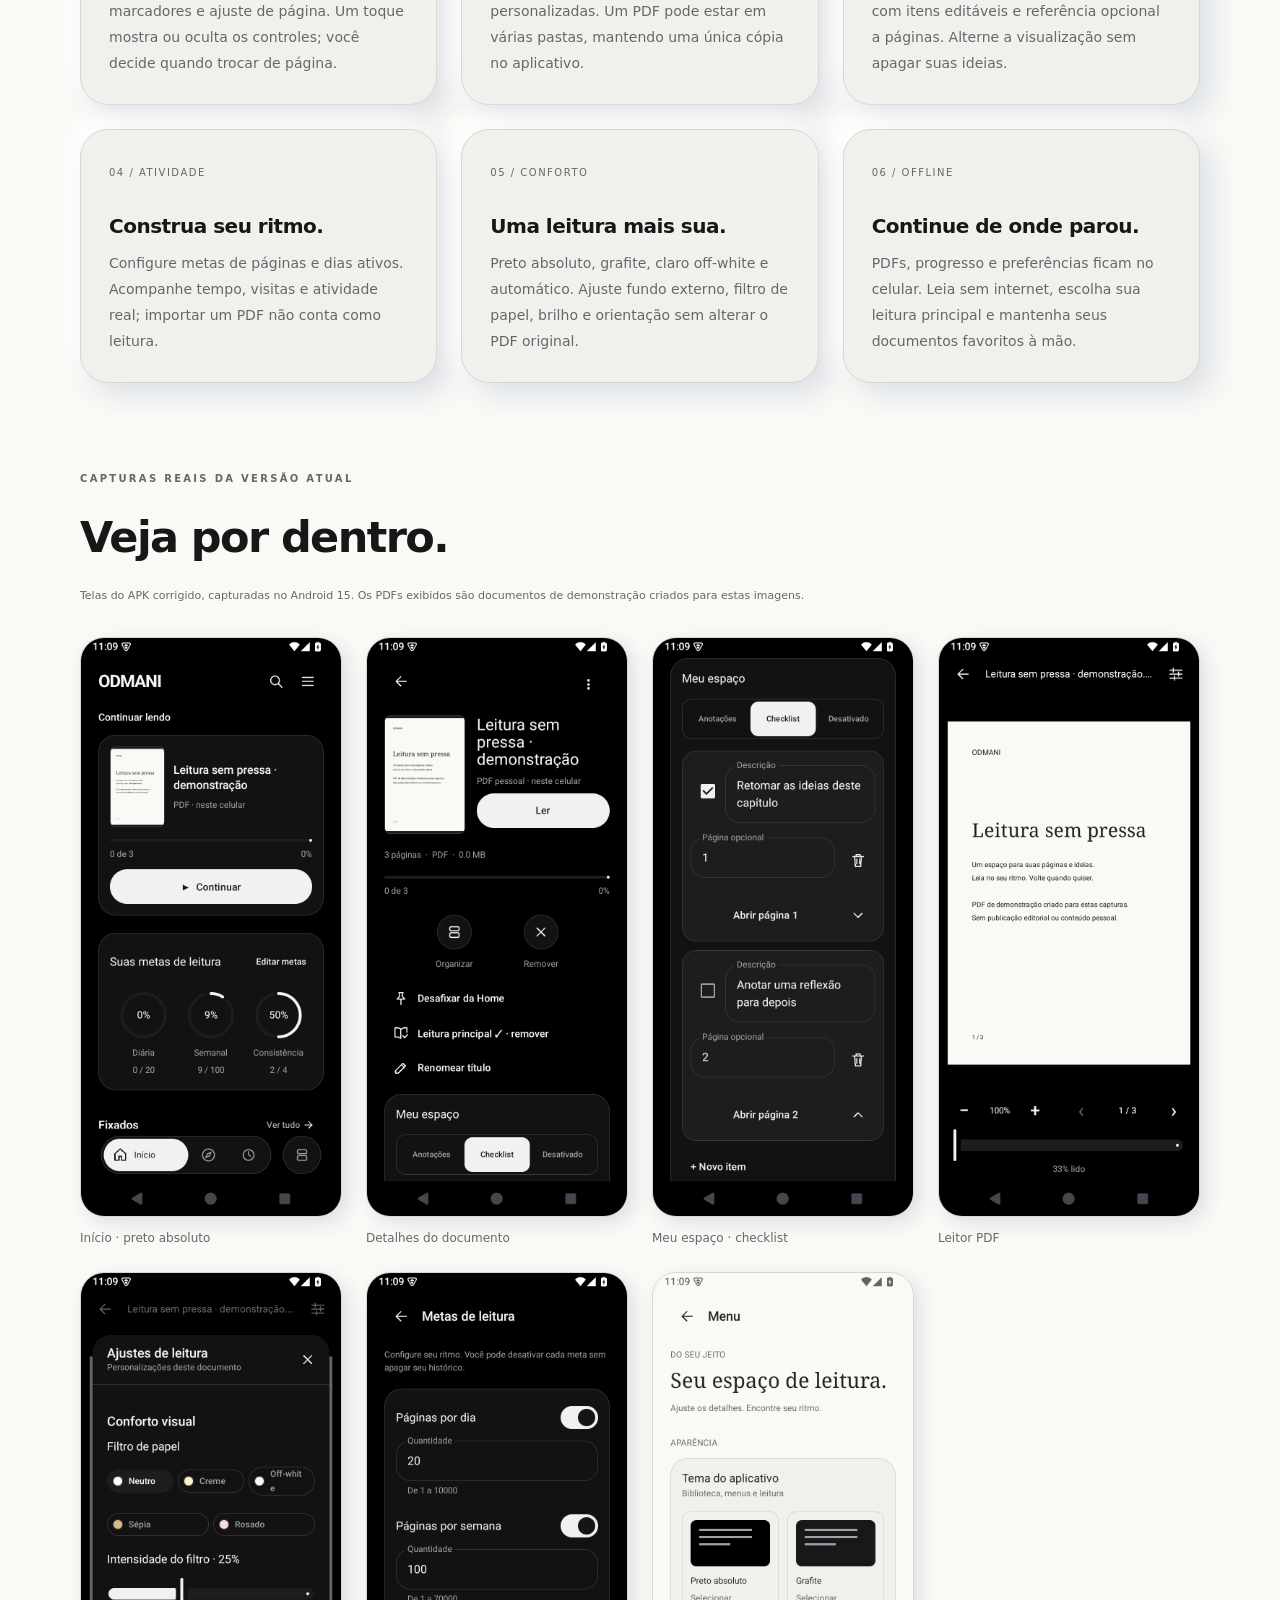
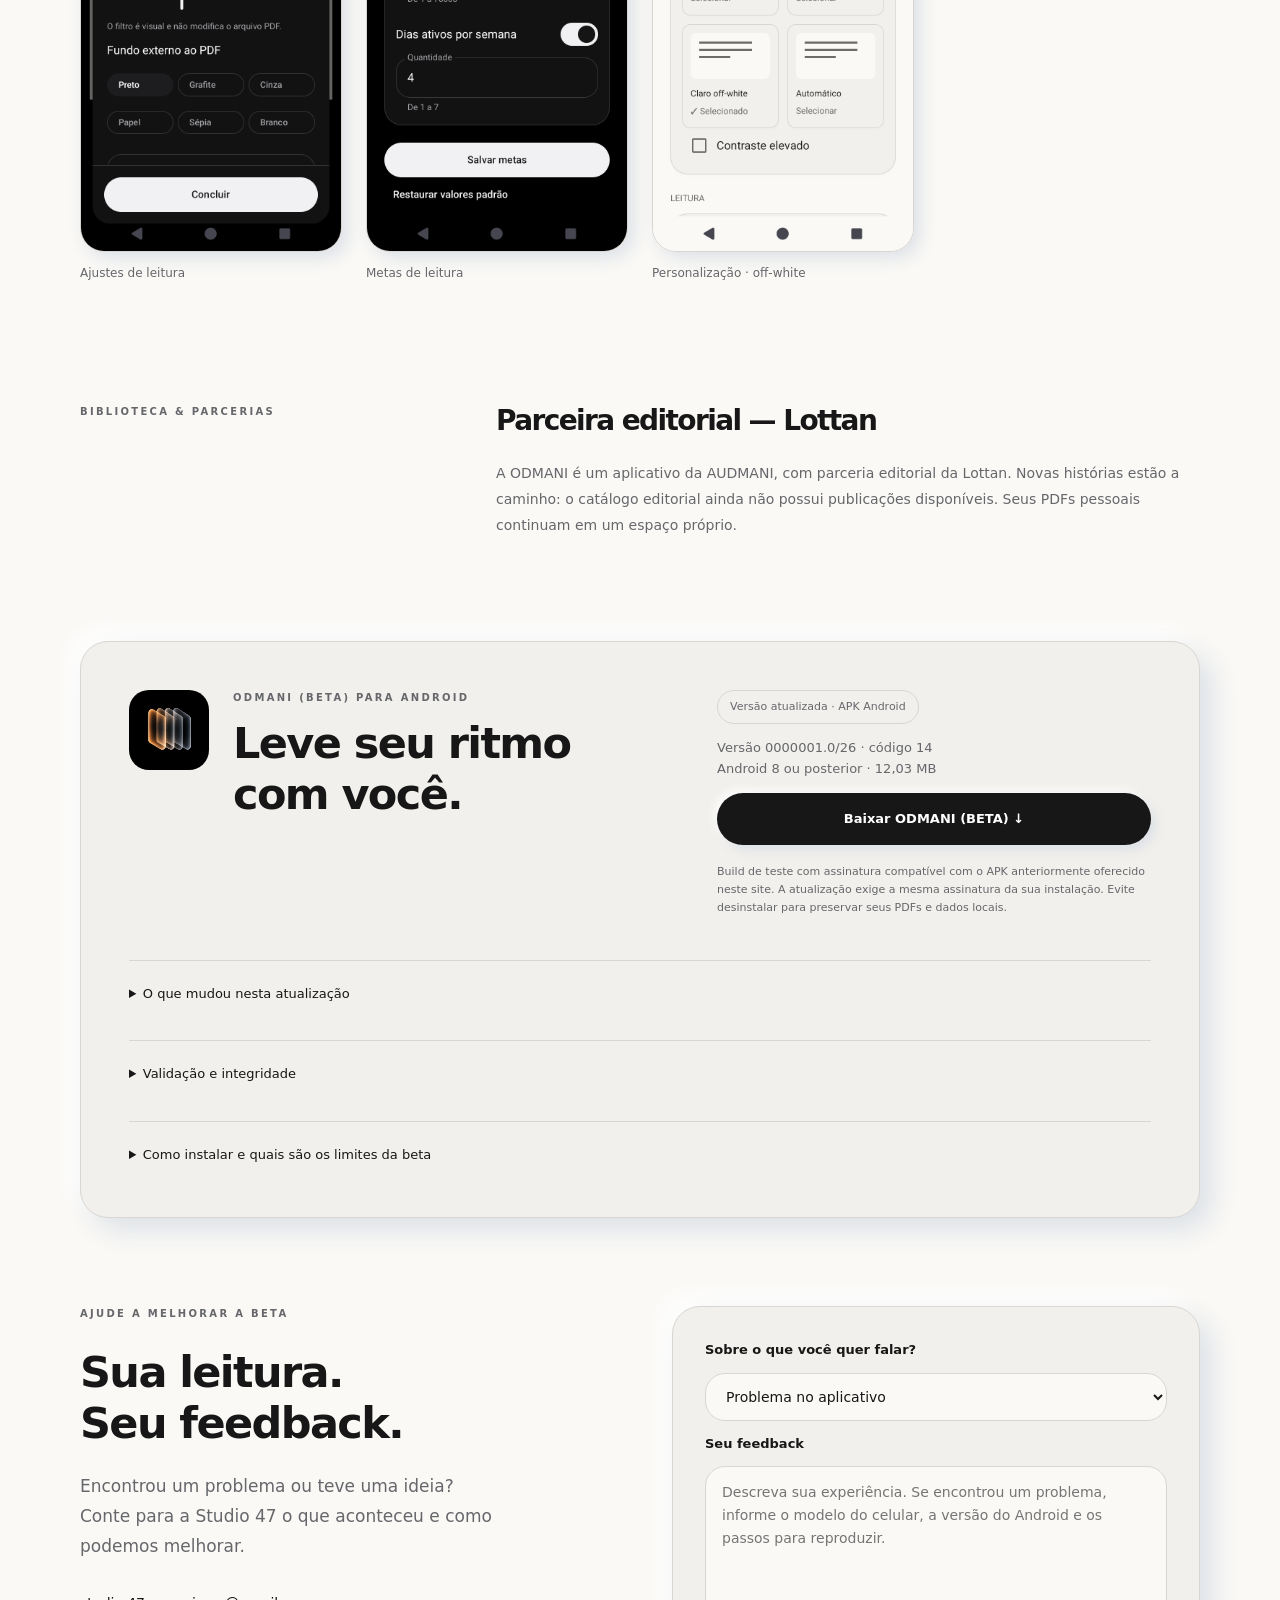
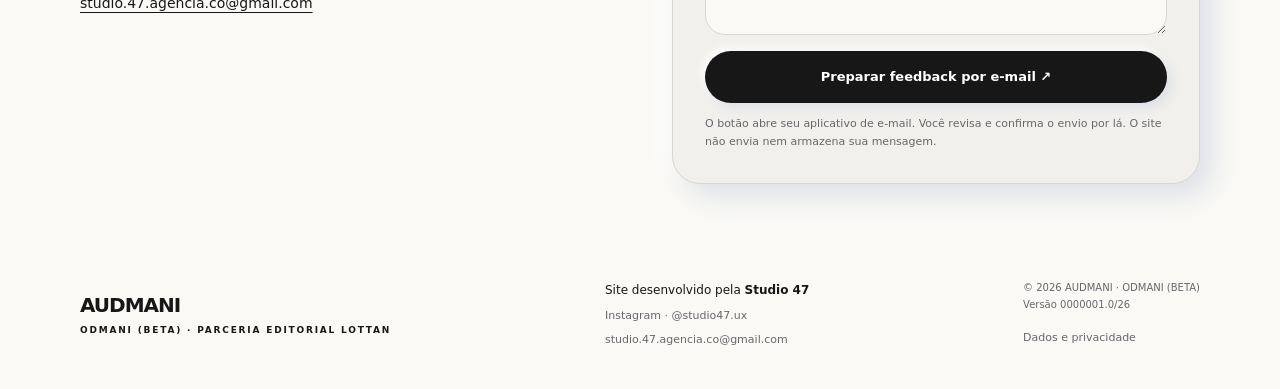
==== commit 542ac58a: "site: publica APK validado v14 e atualiza download" ====
--- a/web/index.html
+++ b/web/index.html
@@ -8,7 +8,7 @@
   <title>ODMANI (BETA) — Leitura em outro ritmo. | AUDMANI</title>
   <link rel="icon" href="assets/odmani-icon.jpg">
   <link rel="stylesheet" href="style.css">
-  <script src="app.js?v=12" defer></script>
+  <script src="app.js?v=14" defer></script>
 </head>
 <body>
 <a class="skip" href="#conteudo">Pular para o conteúdo</a>
@@ -59,9 +59,9 @@
   <section class="wrap partnership"><p class="eyebrow">BIBLIOTECA & PARCERIAS</p><div><h2>Parceira editorial — Lottan</h2><p>A ODMANI é um aplicativo da AUDMANI, com parceria editorial da Lottan. Novas histórias estão a caminho: o catálogo editorial ainda não possui publicações disponíveis. Seus PDFs pessoais continuam em um espaço próprio.</p></div></section>
   <section class="wrap" id="download"><div class="soft download">
     <div class="download-title"><img src="assets/odmani-icon.jpg" width="80" height="80" alt=""><div><p class="eyebrow">ODMANI (BETA) PARA ANDROID</p><h2>Leve seu ritmo<br>com você.</h2></div></div>
-    <div class="download-action"><span class="status" id="release-status">Versão atualizada · APK Android</span><p id="release-info">Versão 0000001.0/26 · código 12<br>Android 8 ou posterior · 11,25 MB</p><a class="button primary" id="download-button" href="assets/ODMANI-correcoes.apk?v=12" download="ODMANI-correcoes.apk" type="application/vnd.android.package-archive">Baixar ODMANI (BETA) ↓</a><p class="small" id="download-note">Build de teste com assinatura compatível com o APK anteriormente oferecido neste site. A atualização exige a mesma assinatura da sua instalação. Evite desinstalar para preservar seus PDFs e dados locais.</p></div>
+    <div class="download-action"><span class="status" id="release-status">Versão atualizada · APK Android</span><p id="release-info">Versão 0000001.0/26 · código 14<br>Android 8 ou posterior · 12,03 MB</p><a class="button primary" id="download-button" href="assets/ODMANI-correcoes.apk?v=14" download="ODMANI-correcoes.apk" type="application/vnd.android.package-archive">Baixar ODMANI (BETA) ↓</a><p class="small" id="download-note">Build de teste com assinatura compatível com o APK anteriormente oferecido neste site. A atualização exige a mesma assinatura da sua instalação. Evite desinstalar para preservar seus PDFs e dados locais.</p></div>
     <details><summary>O que mudou nesta atualização</summary><ul><li>Posição salva imediatamente e contagem de páginas sem duplicações diárias.</li><li>Correções de tempo de leitura, sessões, metas e estatísticas.</li><li>Biblioteca reorganizada com pesquisa, filtros, pastas e documentos.</li><li>Navegação flutuante ajustada ao teclado e aos temas.</li><li>Melhor adaptação às fontes ampliadas, filtro Off-white e zoom preservado na rotação.</li><li>Proteção para PDFs inválidos e protegidos no Android 8.</li></ul></details>
-    <details><summary>Validação e integridade</summary><p>APK 0000001.0/26: compilação concluída e 4 testes direcionados aprovados no emulador Android 15, com inspeção visual de menus, checklist, categorias e versão. Atualização com dados e assinatura preservados. Sem teste em aparelho físico nesta rodada.</p><p>SHA-256:</p><code class="checksum">07498b04ae3930d0458391026d9405dc0cfdf55d844e0fbf0a36a2ed3ea876e0</code><p><a href="assets/SHA256SUMS.txt?v=12">Baixar checksum</a></p></details>
+    <details><summary>Validação e integridade</summary><p>APK 0000001.0/26 · código 14: navegação com quatro destinos, pastas sem duplicar PDFs, checklist compacto, importação com prévia, controles do leitor estáveis e escalas configuráveis. Compilação concluída, 9 testes unitários e 17 instrumentados aprovados; inspeção visual em larguras de smartphone e tablet no emulador Android 15. Migração do banco, dados e assinatura preservados nos testes de atualização. Sem teste em aparelho físico nesta rodada.</p><p>SHA-256:</p><code class="checksum">46fa2ada207e522f36d7a48c2ec614497882a74dc5ab32eadbd13f7fc366eab5</code><p><a href="assets/SHA256SUMS.txt?v=14">Baixar checksum</a></p></details>
     <details><summary>Como instalar e quais são os limites da beta</summary><p>Baixe o APK, abra o arquivo no Android e siga as instruções do sistema. Pode ser necessário permitir instalações pelo navegador. O nome no celular continua sendo ODMANI; a identificação BETA é exibida neste site.</p><p>Não há conta, sincronização ou backup completo. Desinstalar pode apagar seus dados locais. O catálogo Lottan depende de publicações oficiais; não há compra ou licença simulada.</p></details>
   </div></section>
   <section class="wrap feedback-section" id="feedback">
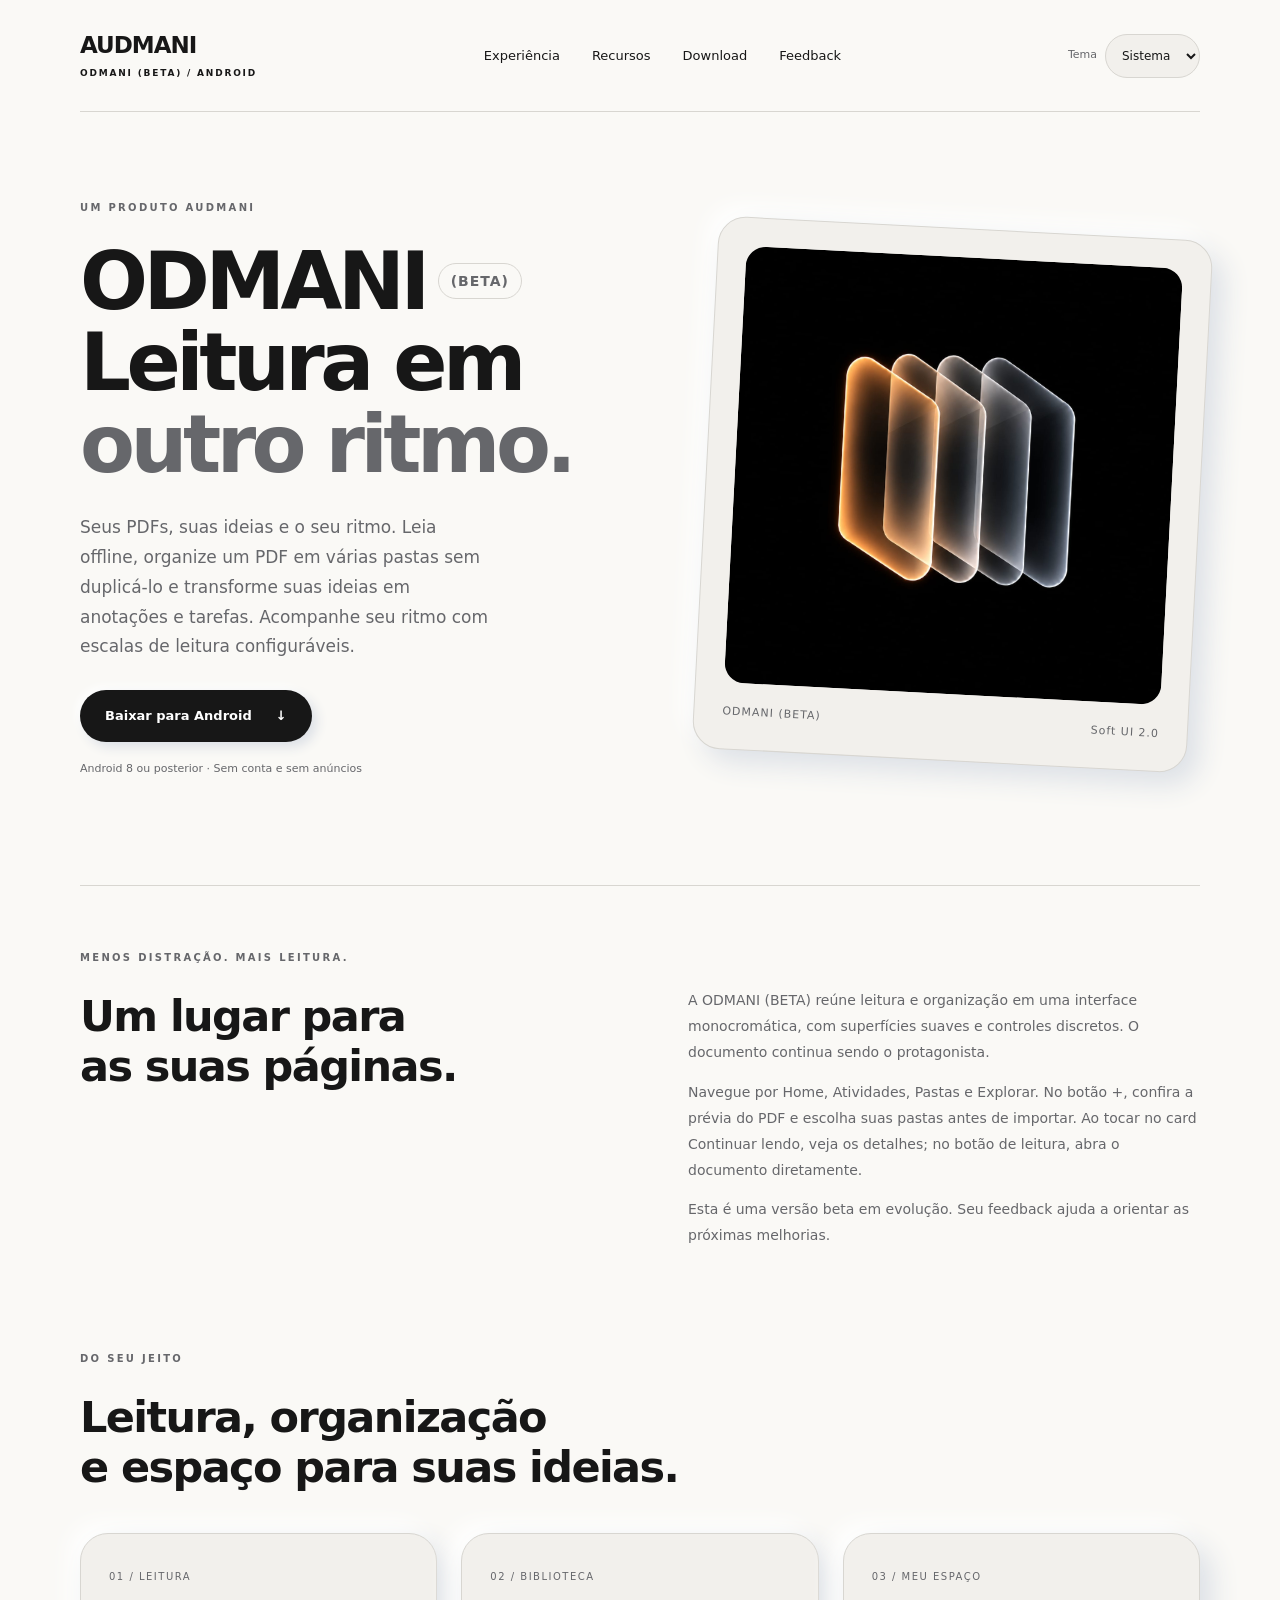
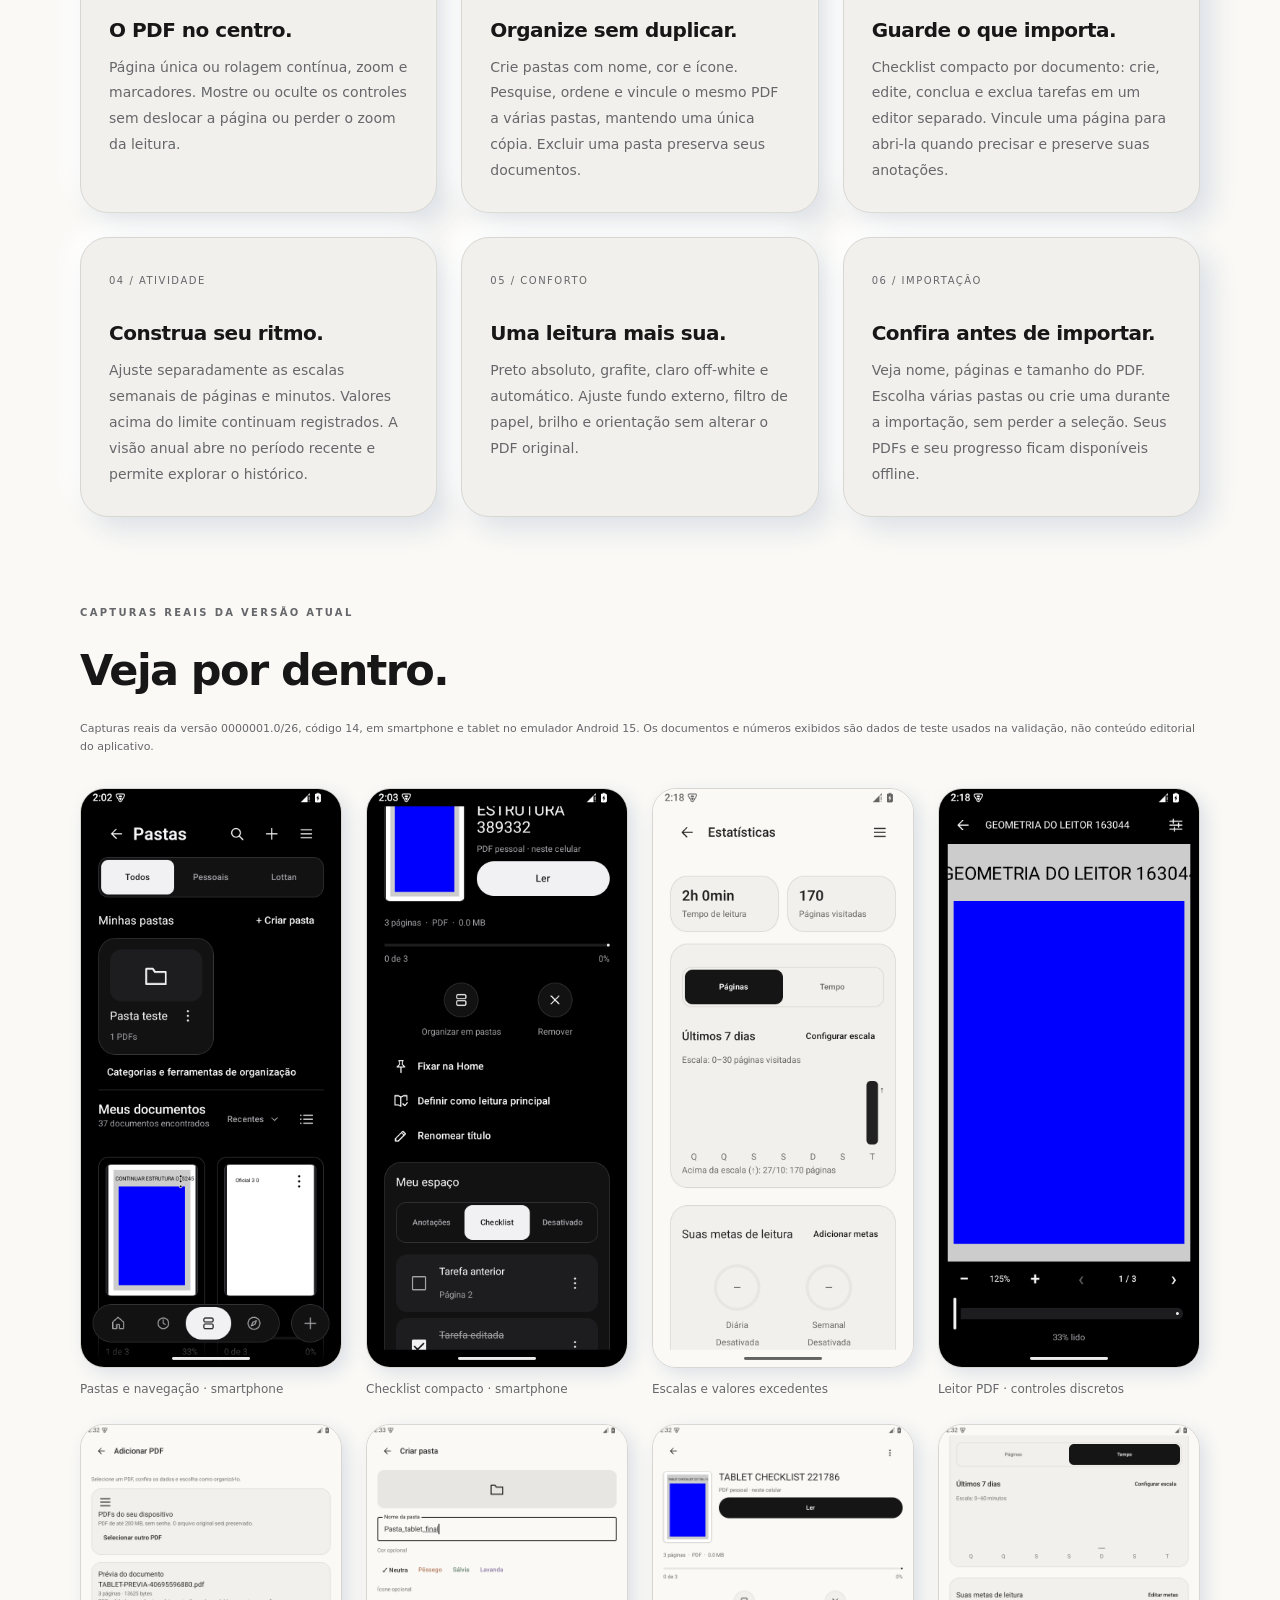
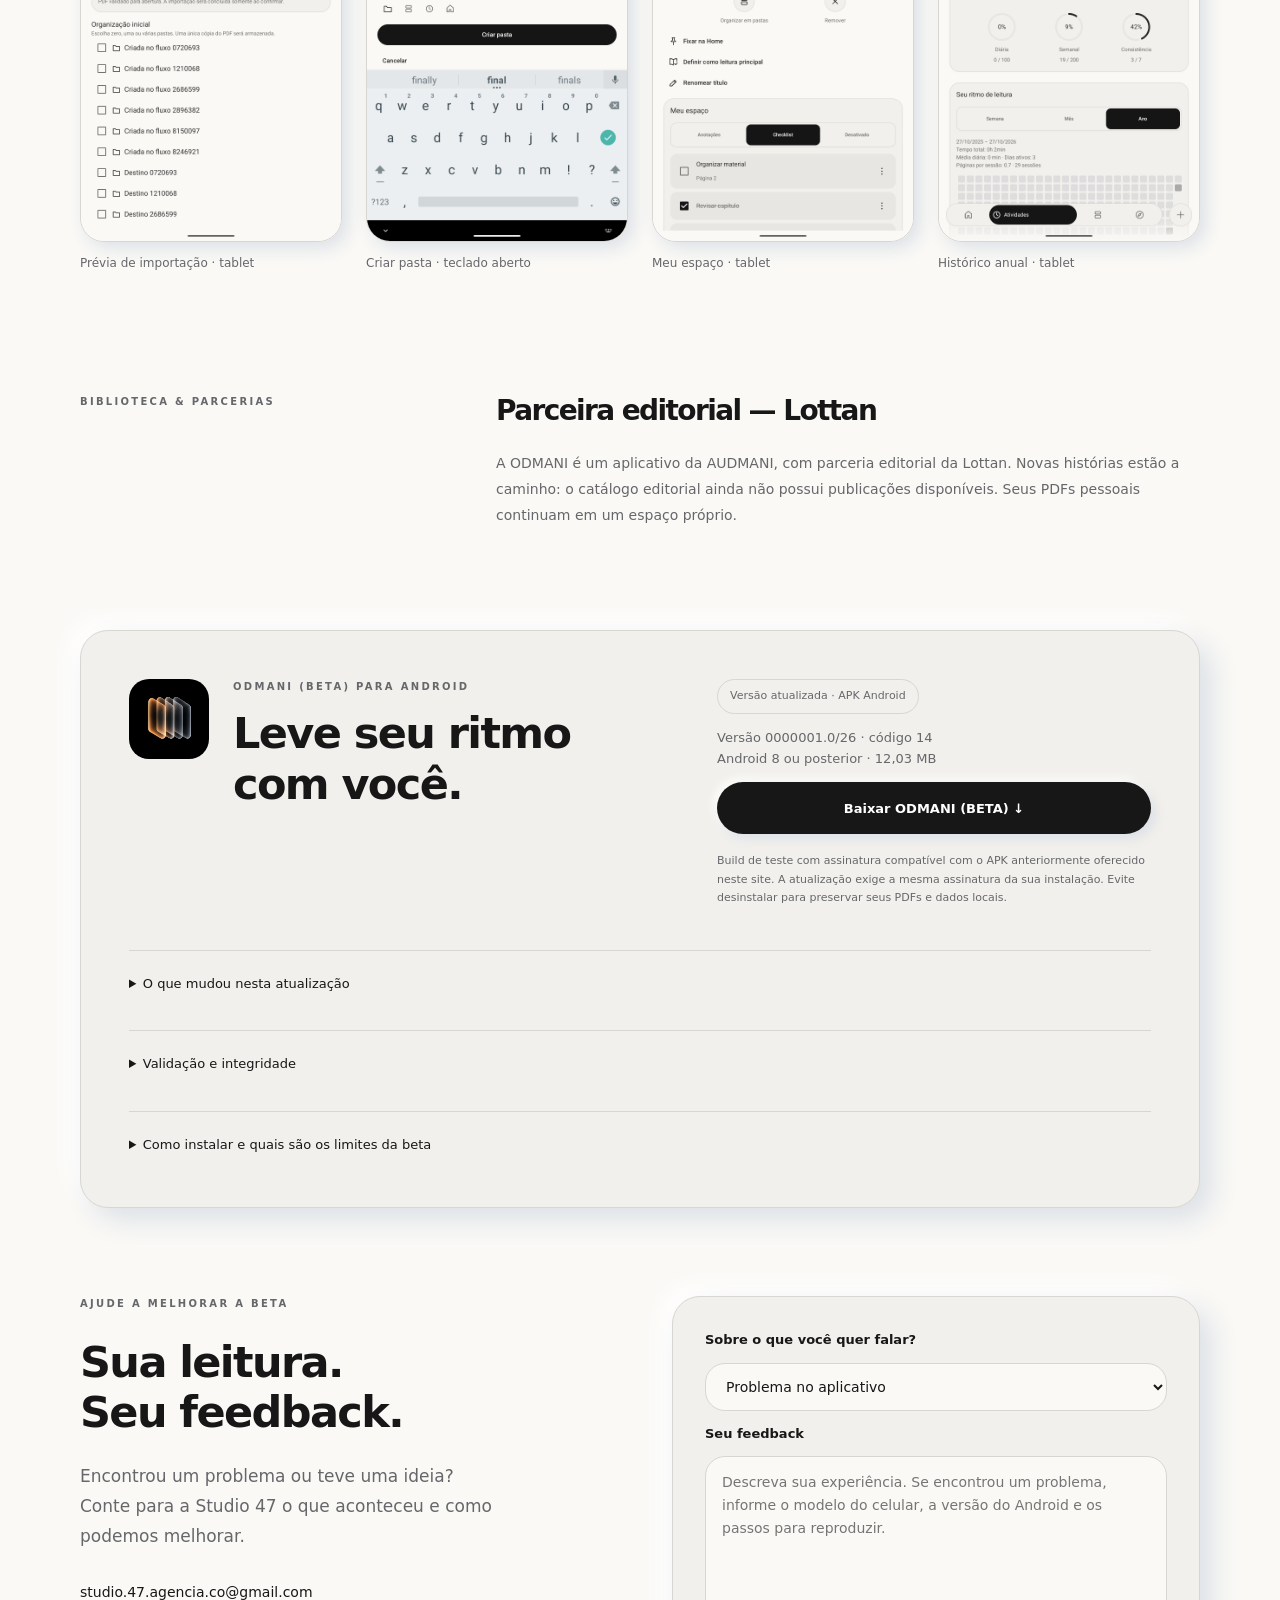
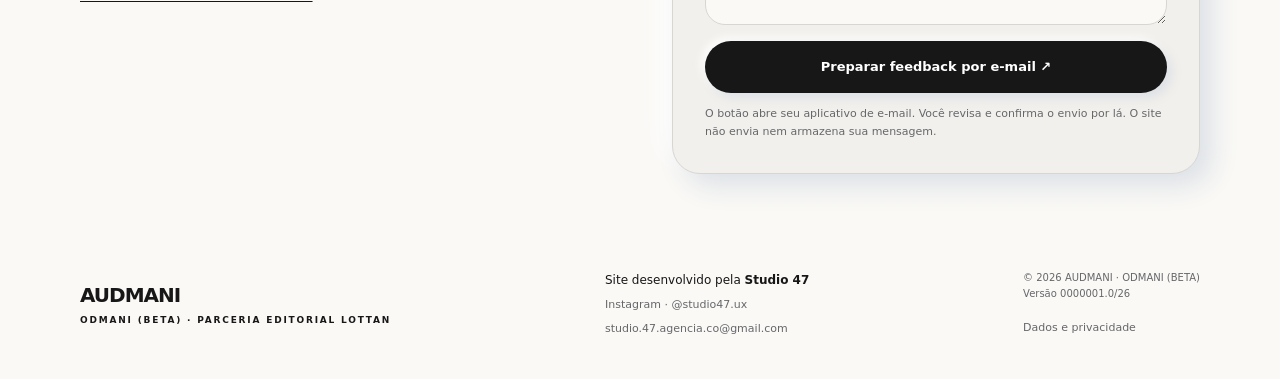
==== commit 16b5751f: "site: atualiza imagens e recursos da versão 14" ====
--- a/web/index.html
+++ b/web/index.html
@@ -22,7 +22,7 @@
     <div>
       <p class="eyebrow">UM PRODUTO AUDMANI</p>
       <h1><span class="product-name">ODMANI <small class="beta-label">(BETA)</small></span>Leitura em<br><span>outro ritmo.</span></h1>
-      <p class="lead">Seus PDFs, suas ideias e o seu ritmo. Leia offline, organize seus documentos e acompanhe seus hábitos em um espaço feito para a leitura.</p>
+      <p class="lead">Seus PDFs, suas ideias e o seu ritmo. Leia offline, organize um PDF em várias pastas sem duplicá-lo e transforme suas ideias em anotações e tarefas. Acompanhe seu ritmo com escalas de leitura configuráveis.</p>
       <a class="button primary" href="#download">Baixar para Android <span aria-hidden="true">↓</span></a>
       <p class="small">Android 8 ou posterior · Sem conta e sem anúncios</p>
     </div>
@@ -30,37 +30,38 @@
   </section>
   <section class="intro wrap" id="experiencia">
     <div class="section-head"><p class="eyebrow">MENOS DISTRAÇÃO. MAIS LEITURA.</p><h2>Um lugar para<br>as suas páginas.</h2></div>
-    <div class="intro-copy"><p>A ODMANI (BETA) reúne leitura e organização em uma interface monocromática, com superfícies suaves e controles discretos. O documento continua sendo o protagonista.</p><p>Importe seus PDFs, retome a última página, fixe suas leituras e guarde anotações ou checklists por documento. Metas diárias e semanais ajudam você a construir seu próprio ritmo.</p><p>Esta é uma versão beta em evolução. Seu feedback ajuda a orientar as próximas melhorias.</p></div>
+    <div class="intro-copy"><p>A ODMANI (BETA) reúne leitura e organização em uma interface monocromática, com superfícies suaves e controles discretos. O documento continua sendo o protagonista.</p><p>Navegue por Home, Atividades, Pastas e Explorar. No botão +, confira a prévia do PDF e escolha suas pastas antes de importar. Ao tocar no card Continuar lendo, veja os detalhes; no botão de leitura, abra o documento diretamente.</p><p>Esta é uma versão beta em evolução. Seu feedback ajuda a orientar as próximas melhorias.</p></div>
   </section>
   <section class="wrap features-section" id="recursos">
     <div class="section-head"><p class="eyebrow">DO SEU JEITO</p><h2>Leitura, organização<br>e espaço para suas ideias.</h2></div>
     <div class="features">
-      <article class="soft feature"><span class="number">01 / LEITURA</span><h3>O PDF no centro.</h3><p>Página única ou rolagem contínua, zoom, marcadores e ajuste de página. Um toque mostra ou oculta os controles; você decide quando trocar de página.</p></article>
-      <article class="soft feature"><span class="number">02 / BIBLIOTECA</span><h3>Organize sem duplicar.</h3><p>Pesquisa, ordenação e pastas com capas personalizadas. Um PDF pode estar em várias pastas, mantendo uma única cópia no aplicativo.</p></article>
-      <article class="soft feature"><span class="number">03 / MEU ESPAÇO</span><h3>Guarde o que importa.</h3><p>Anotações e checklist por documento, com itens editáveis e referência opcional a páginas. Alterne a visualização sem apagar suas ideias.</p></article>
-      <article class="soft feature"><span class="number">04 / ATIVIDADE</span><h3>Construa seu ritmo.</h3><p>Configure metas de páginas e dias ativos. Acompanhe tempo, visitas e atividade real; importar um PDF não conta como leitura.</p></article>
+      <article class="soft feature"><span class="number">01 / LEITURA</span><h3>O PDF no centro.</h3><p>Página única ou rolagem contínua, zoom e marcadores. Mostre ou oculte os controles sem deslocar a página ou perder o zoom da leitura.</p></article>
+      <article class="soft feature"><span class="number">02 / BIBLIOTECA</span><h3>Organize sem duplicar.</h3><p>Crie pastas com nome, cor e ícone. Pesquise, ordene e vincule o mesmo PDF a várias pastas, mantendo uma única cópia. Excluir uma pasta preserva seus documentos.</p></article>
+      <article class="soft feature"><span class="number">03 / MEU ESPAÇO</span><h3>Guarde o que importa.</h3><p>Checklist compacto por documento: crie, edite, conclua e exclua tarefas em um editor separado. Vincule uma página para abri-la quando precisar e preserve suas anotações.</p></article>
+      <article class="soft feature"><span class="number">04 / ATIVIDADE</span><h3>Construa seu ritmo.</h3><p>Ajuste separadamente as escalas semanais de páginas e minutos. Valores acima do limite continuam registrados. A visão anual abre no período recente e permite explorar o histórico.</p></article>
       <article class="soft feature"><span class="number">05 / CONFORTO</span><h3>Uma leitura mais sua.</h3><p>Preto absoluto, grafite, claro off-white e automático. Ajuste fundo externo, filtro de papel, brilho e orientação sem alterar o PDF original.</p></article>
-      <article class="soft feature"><span class="number">06 / OFFLINE</span><h3>Continue de onde parou.</h3><p>PDFs, progresso e preferências ficam no celular. Leia sem internet, escolha sua leitura principal e mantenha seus documentos favoritos à mão.</p></article>
+      <article class="soft feature"><span class="number">06 / IMPORTAÇÃO</span><h3>Confira antes de importar.</h3><p>Veja nome, páginas e tamanho do PDF. Escolha várias pastas ou crie uma durante a importação, sem perder a seleção. Seus PDFs e seu progresso ficam disponíveis offline.</p></article>
     </div>
   </section>
   <section class="wrap preview-section" id="telas">
     <p class="eyebrow">CAPTURAS REAIS DA VERSÃO ATUAL</p><h2>Veja por dentro.</h2>
-    <p class="small">Telas do APK corrigido, capturadas no Android 15. Os PDFs exibidos são documentos de demonstração criados para estas imagens.</p>
+    <p class="small">Capturas reais da versão 0000001.0/26, código 14, em smartphone e tablet no emulador Android 15. Os documentos e números exibidos são dados de teste usados na validação, não conteúdo editorial do aplicativo.</p>
     <div class="screenshots">
-      <figure><a href="assets/01-inicio-escuro.png" target="_blank" rel="noopener" aria-label="Ampliar captura da tela inicial"><img src="assets/01-inicio-escuro.png" alt="Tela inicial da ODMANI com tema preto absoluto e leitura principal" loading="lazy" width="720" height="1600"></a><figcaption>Início · preto absoluto</figcaption></figure>
-      <figure><a href="assets/03-detalhes.png" target="_blank" rel="noopener" aria-label="Ampliar captura dos detalhes"><img src="assets/03-detalhes.png" alt="Detalhes de um PDF com capa, progresso e ações de organização" loading="lazy" width="720" height="1600"></a><figcaption>Detalhes do documento</figcaption></figure>
-      <figure><a href="assets/04-checklist.png" target="_blank" rel="noopener" aria-label="Ampliar captura do checklist"><img src="assets/04-checklist.png" alt="Checklist por PDF com descrições e referências de página separadas" loading="lazy" width="720" height="1600"></a><figcaption>Meu espaço · checklist</figcaption></figure>
-      <figure><a href="assets/05-leitor.png" target="_blank" rel="noopener" aria-label="Ampliar captura do leitor"><img src="assets/05-leitor.png" alt="Leitor PDF com cabeçalho simplificado e navegação manual" loading="lazy" width="720" height="1600"></a><figcaption>Leitor PDF</figcaption></figure>
-      <figure><a href="assets/06-ajustes-leitura.png" target="_blank" rel="noopener" aria-label="Ampliar captura dos ajustes de leitura"><img src="assets/06-ajustes-leitura.png" alt="Painel de ajustes de leitura com filtro de papel e botão Concluir fixo" loading="lazy" width="720" height="1600"></a><figcaption>Ajustes de leitura</figcaption></figure>
-      <figure><a href="assets/07-metas.png" target="_blank" rel="noopener" aria-label="Ampliar captura das metas"><img src="assets/07-metas.png" alt="Tela dedicada para editar metas diárias, semanais e de consistência" loading="lazy" width="720" height="1600"></a><figcaption>Metas de leitura</figcaption></figure>
-      <figure><a href="assets/08-menu-claro.png" target="_blank" rel="noopener" aria-label="Ampliar captura do menu claro"><img src="assets/08-menu-claro.png" alt="Menu da ODMANI no tema claro off-white com as opções de aparência" loading="lazy" width="720" height="1600"></a><figcaption>Personalização · off-white</figcaption></figure>
+      <figure><a href="assets/v14-pastas.png" target="_blank" rel="noopener" aria-label="Ampliar: Pastas e navegação · smartphone"><img src="assets/v14-pastas.png" alt="Biblioteca no tema escuro com pastas, documentos e quatro destinos na navegação" loading="lazy" width="720" height="1600"></a><figcaption>Pastas e navegação · smartphone</figcaption></figure>
+      <figure><a href="assets/v14-checklist.png" target="_blank" rel="noopener" aria-label="Ampliar: Checklist compacto · smartphone"><img src="assets/v14-checklist.png" alt="Tarefas por documento com checkbox, página vinculada e menu de opções" loading="lazy" width="720" height="1600"></a><figcaption>Checklist compacto · smartphone</figcaption></figure>
+      <figure><a href="assets/v14-escalas.png" target="_blank" rel="noopener" aria-label="Ampliar: Escalas e valores excedentes"><img src="assets/v14-escalas.png" alt="Gráfico semanal com escala de 30 páginas e valor de 170 páginas sinalizado acima do limite" loading="lazy" width="720" height="1600"></a><figcaption>Escalas e valores excedentes</figcaption></figure>
+      <figure><a href="assets/v14-leitor.png" target="_blank" rel="noopener" aria-label="Ampliar: Leitor PDF · controles discretos"><img src="assets/v14-leitor.png" alt="Leitor com PDF de teste e controles de página e zoom" loading="lazy" width="720" height="1600"></a><figcaption>Leitor PDF · controles discretos</figcaption></figure>
+      <figure><a href="assets/v14-importacao.png" target="_blank" rel="noopener" aria-label="Ampliar: Prévia de importação · tablet"><img src="assets/v14-importacao.png" alt="Prévia com nome, páginas e tamanho do PDF e seleção de múltiplas pastas" loading="lazy" width="1200" height="1920"></a><figcaption>Prévia de importação · tablet</figcaption></figure>
+      <figure><a href="assets/v14-criar-pasta.png" target="_blank" rel="noopener" aria-label="Ampliar: Criar pasta · teclado aberto"><img src="assets/v14-criar-pasta.png" alt="Criação de pasta com nome preenchido, escolha de cor e ícone e teclado aberto" loading="lazy" width="1200" height="1920"></a><figcaption>Criar pasta · teclado aberto</figcaption></figure>
+      <figure><a href="assets/v14-checklist-tablet.png" target="_blank" rel="noopener" aria-label="Ampliar: Meu espaço · tablet"><img src="assets/v14-checklist-tablet.png" alt="Detalhes do documento com checklist compacto, tarefa concluída e referência de página" loading="lazy" width="1200" height="1920"></a><figcaption>Meu espaço · tablet</figcaption></figure>
+      <figure><a href="assets/v14-historico.png" target="_blank" rel="noopener" aria-label="Ampliar: Histórico anual · tablet"><img src="assets/v14-historico.png" alt="Atividades com escala em minutos, metas e histórico anual no período recente" loading="lazy" width="1200" height="1920"></a><figcaption>Histórico anual · tablet</figcaption></figure>
     </div>
   </section>
   <section class="wrap partnership"><p class="eyebrow">BIBLIOTECA & PARCERIAS</p><div><h2>Parceira editorial — Lottan</h2><p>A ODMANI é um aplicativo da AUDMANI, com parceria editorial da Lottan. Novas histórias estão a caminho: o catálogo editorial ainda não possui publicações disponíveis. Seus PDFs pessoais continuam em um espaço próprio.</p></div></section>
   <section class="wrap" id="download"><div class="soft download">
     <div class="download-title"><img src="assets/odmani-icon.jpg" width="80" height="80" alt=""><div><p class="eyebrow">ODMANI (BETA) PARA ANDROID</p><h2>Leve seu ritmo<br>com você.</h2></div></div>
     <div class="download-action"><span class="status" id="release-status">Versão atualizada · APK Android</span><p id="release-info">Versão 0000001.0/26 · código 14<br>Android 8 ou posterior · 12,03 MB</p><a class="button primary" id="download-button" href="assets/ODMANI-correcoes.apk?v=14" download="ODMANI-correcoes.apk" type="application/vnd.android.package-archive">Baixar ODMANI (BETA) ↓</a><p class="small" id="download-note">Build de teste com assinatura compatível com o APK anteriormente oferecido neste site. A atualização exige a mesma assinatura da sua instalação. Evite desinstalar para preservar seus PDFs e dados locais.</p></div>
-    <details><summary>O que mudou nesta atualização</summary><ul><li>Posição salva imediatamente e contagem de páginas sem duplicações diárias.</li><li>Correções de tempo de leitura, sessões, metas e estatísticas.</li><li>Biblioteca reorganizada com pesquisa, filtros, pastas e documentos.</li><li>Navegação flutuante ajustada ao teclado e aos temas.</li><li>Melhor adaptação às fontes ampliadas, filtro Off-white e zoom preservado na rotação.</li><li>Proteção para PDFs inválidos e protegidos no Android 8.</li></ul></details>
+    <details><summary>O que mudou nesta atualização</summary><ul><li>Quatro destinos: Home, Atividades, Pastas e Explorar; botão + dedicado à importação.</li><li>Pastas com nome, cor e ícone e múltiplos vínculos para o mesmo PDF, sem duplicar arquivos.</li><li>Checklist compacto com editor, conclusão e acesso à página vinculada.</li><li>Importação com prévia, escolha de pastas e criação de pasta durante o fluxo.</li><li>Controles do leitor sem deslocar o PDF ao aparecer ou desaparecer.</li><li>Escalas semanais configuráveis para páginas e minutos; histórico anual abrindo no período recente.</li><li>Atualização com migração do banco e preservação dos dados verificada no emulador.</li></ul></details>
     <details><summary>Validação e integridade</summary><p>APK 0000001.0/26 · código 14: navegação com quatro destinos, pastas sem duplicar PDFs, checklist compacto, importação com prévia, controles do leitor estáveis e escalas configuráveis. Compilação concluída, 9 testes unitários e 17 instrumentados aprovados; inspeção visual em larguras de smartphone e tablet no emulador Android 15. Migração do banco, dados e assinatura preservados nos testes de atualização. Sem teste em aparelho físico nesta rodada.</p><p>SHA-256:</p><code class="checksum">46fa2ada207e522f36d7a48c2ec614497882a74dc5ab32eadbd13f7fc366eab5</code><p><a href="assets/SHA256SUMS.txt?v=14">Baixar checksum</a></p></details>
     <details><summary>Como instalar e quais são os limites da beta</summary><p>Baixe o APK, abra o arquivo no Android e siga as instruções do sistema. Pode ser necessário permitir instalações pelo navegador. O nome no celular continua sendo ODMANI; a identificação BETA é exibida neste site.</p><p>Não há conta, sincronização ou backup completo. Desinstalar pode apagar seus dados locais. O catálogo Lottan depende de publicações oficiais; não há compra ou licença simulada.</p></details>
   </div></section>
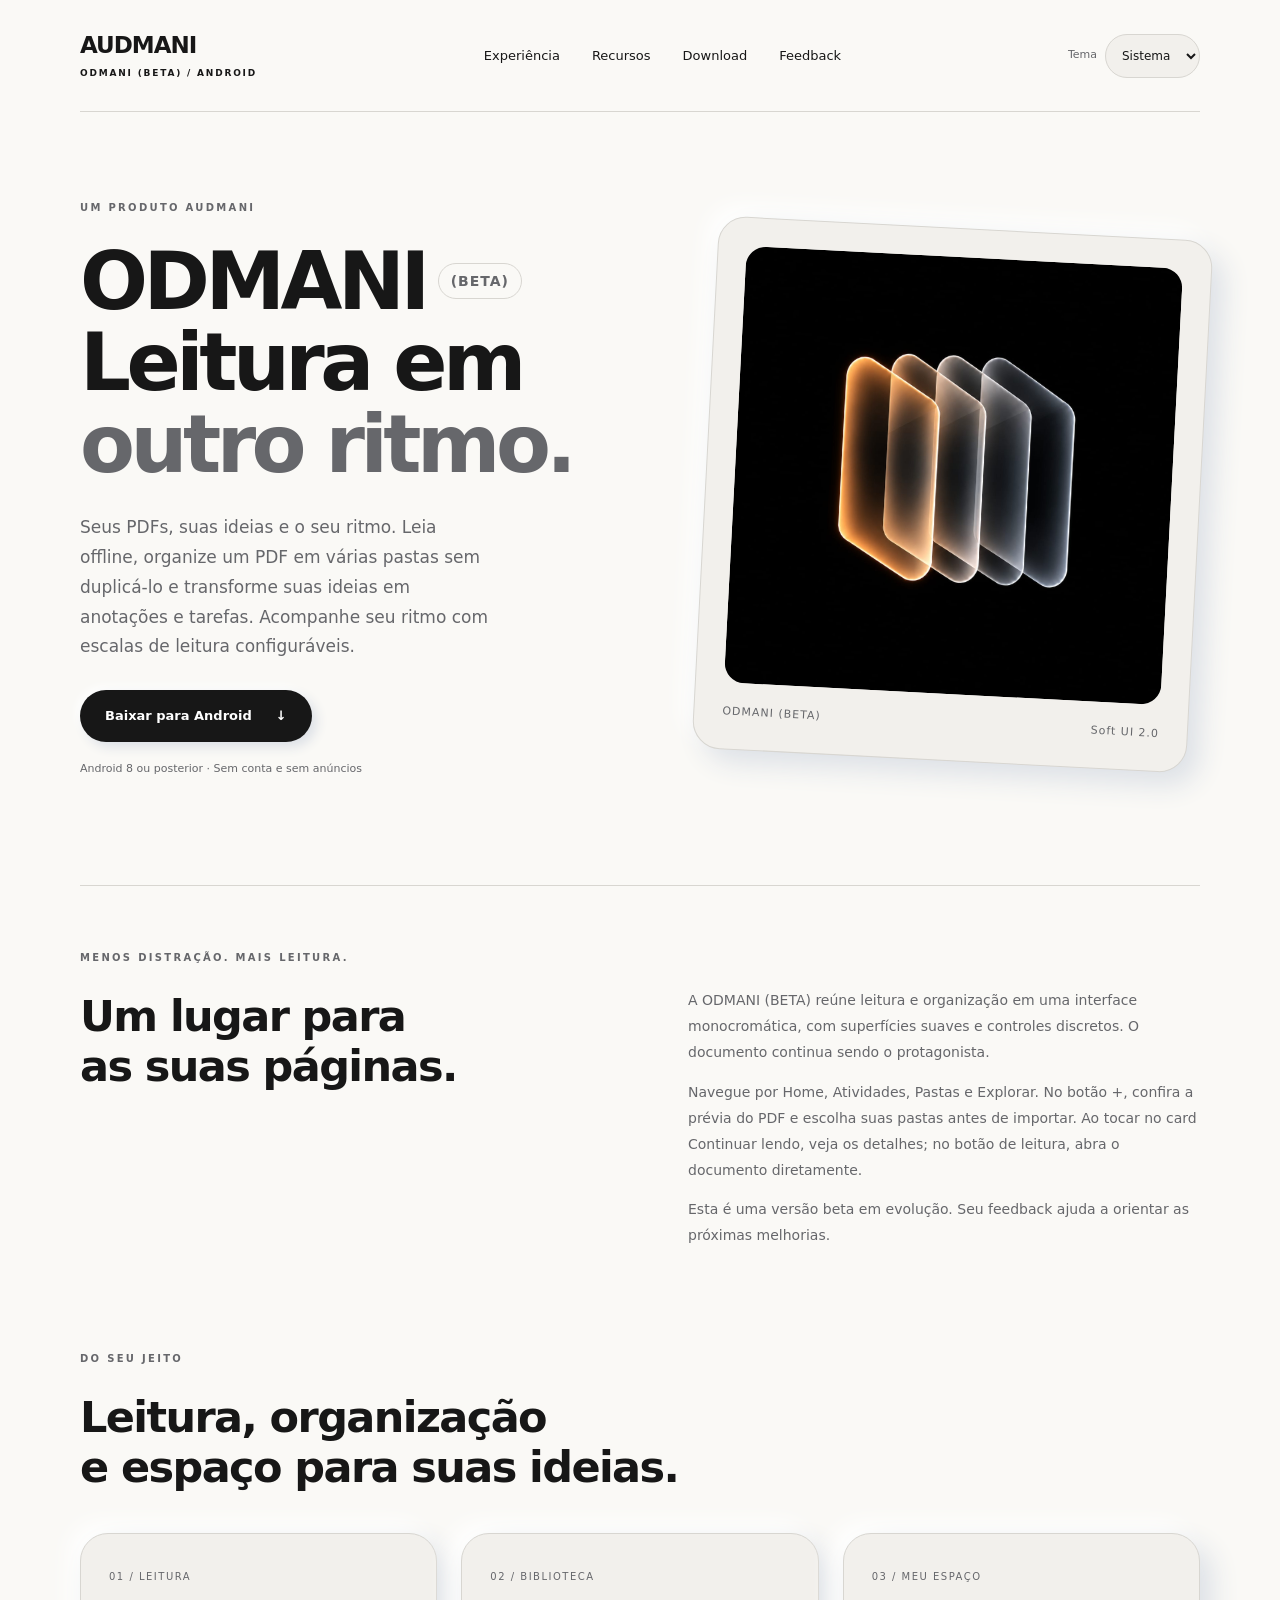
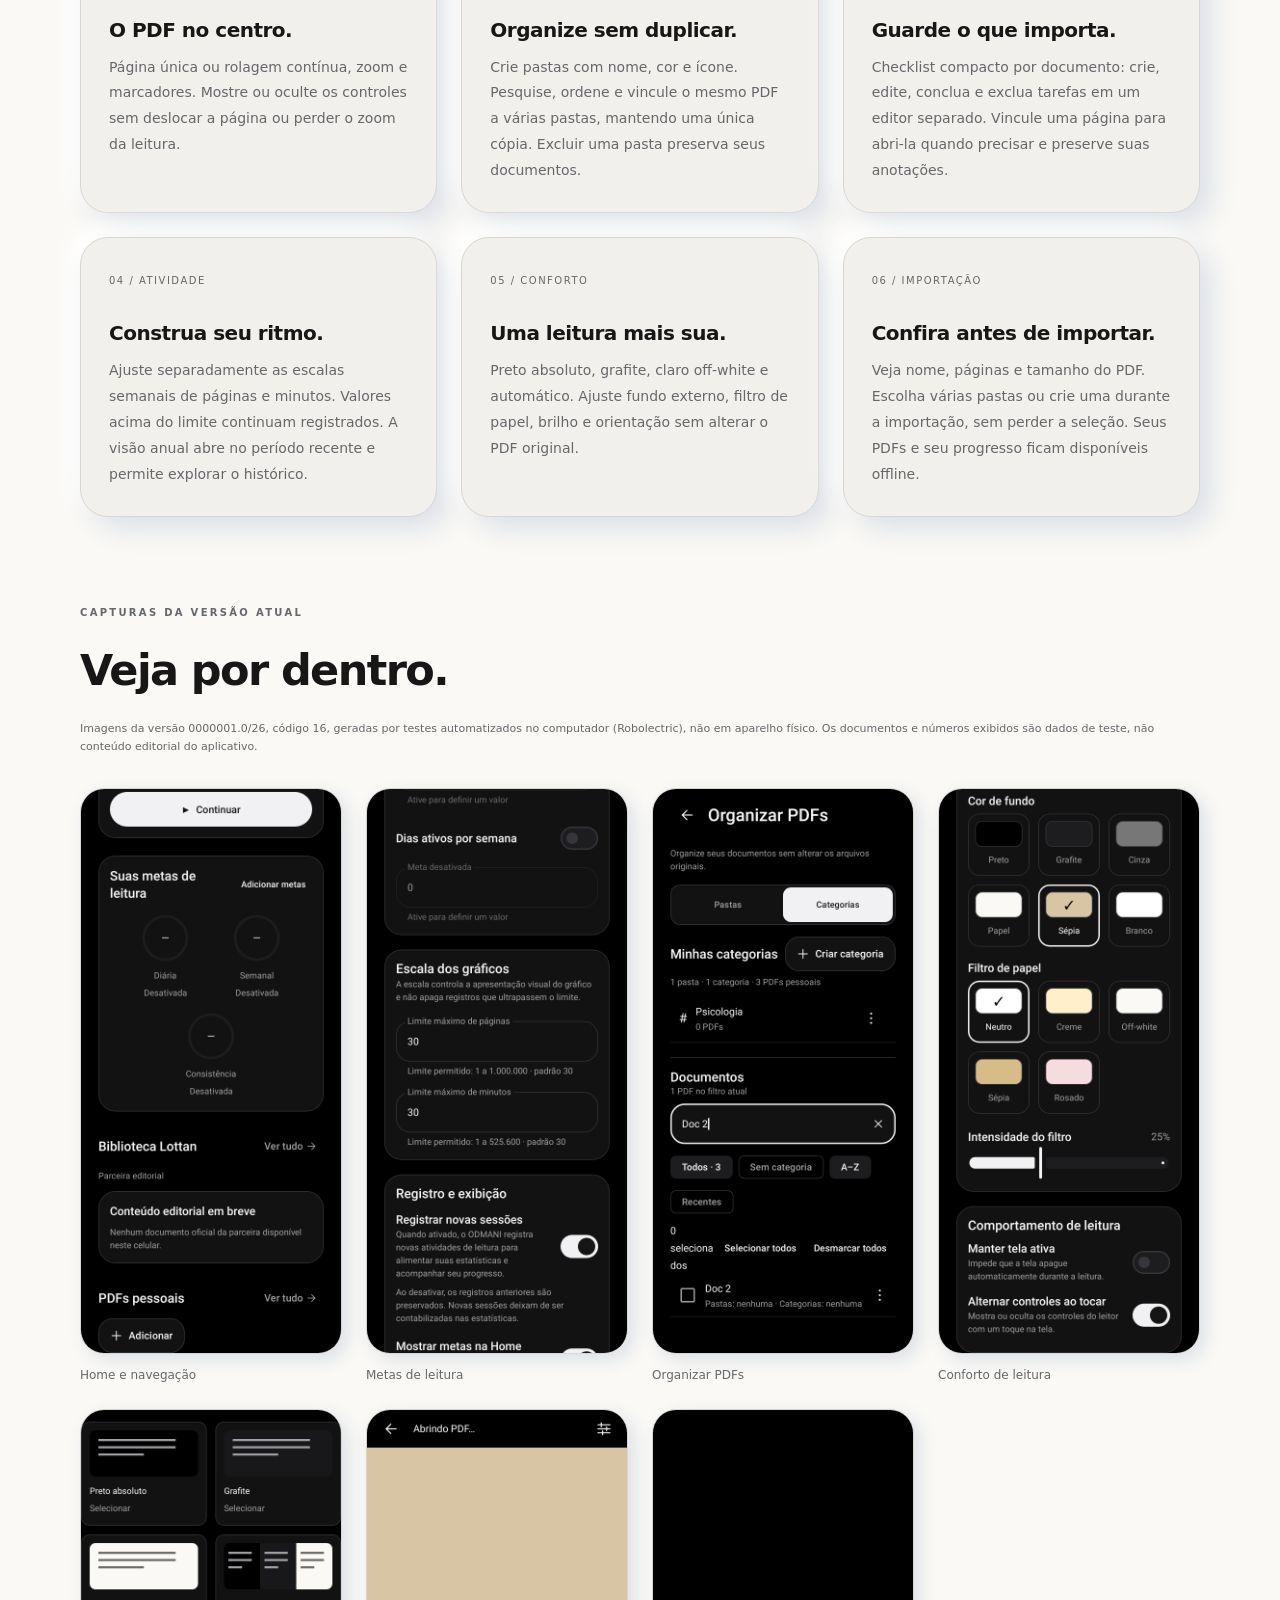
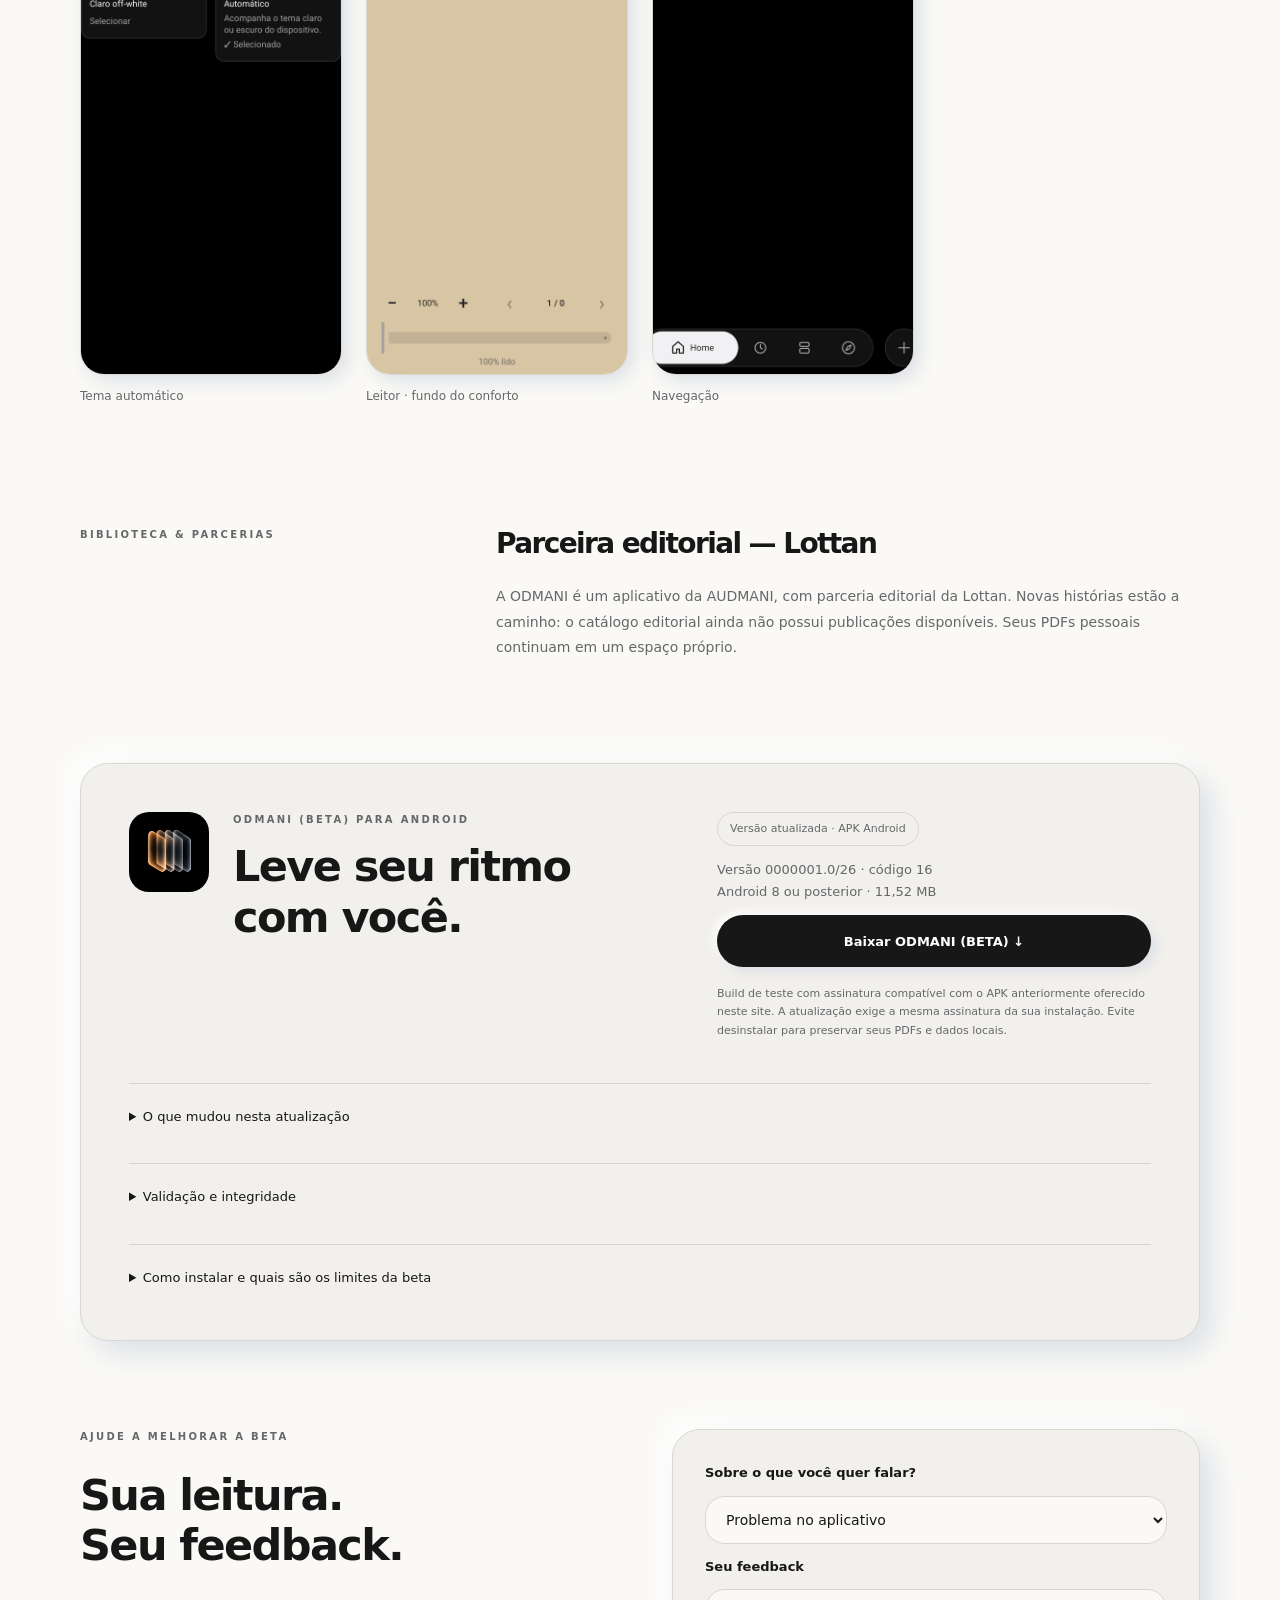
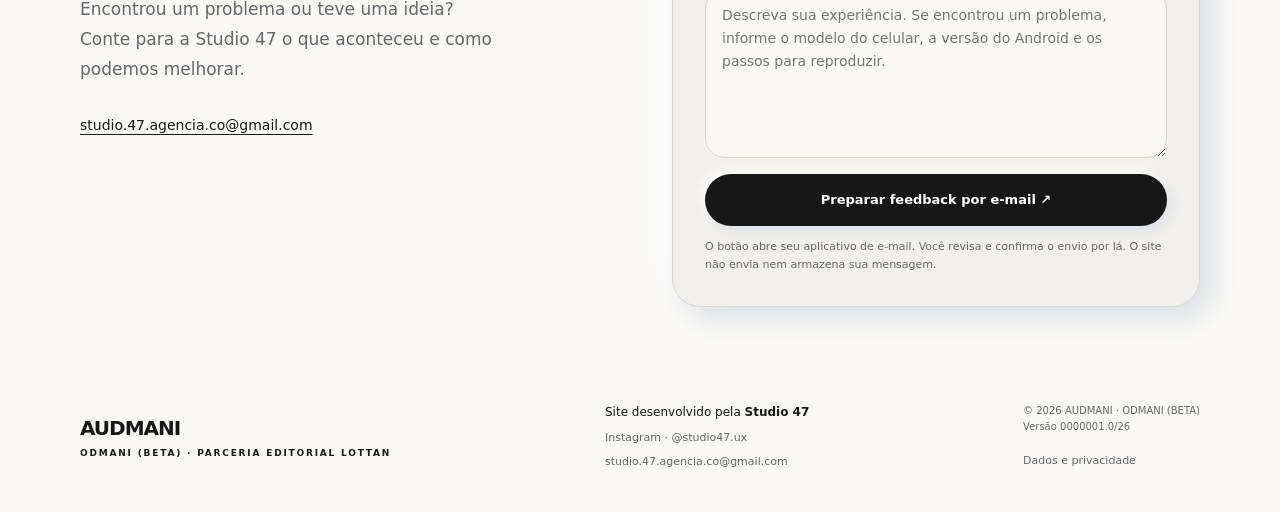
==== commit 306011e2: "site: APK V16 (código 16), capturas, checksum e texto de validação Co-Authored-By: Claude Sonnet 5.5" ====
--- a/web/index.html
+++ b/web/index.html
@@ -44,25 +44,24 @@
     </div>
   </section>
   <section class="wrap preview-section" id="telas">
-    <p class="eyebrow">CAPTURAS REAIS DA VERSÃO ATUAL</p><h2>Veja por dentro.</h2>
-    <p class="small">Capturas reais da versão 0000001.0/26, código 14, em smartphone e tablet no emulador Android 15. Os documentos e números exibidos são dados de teste usados na validação, não conteúdo editorial do aplicativo.</p>
+    <p class="eyebrow">CAPTURAS DA VERSÃO ATUAL</p><h2>Veja por dentro.</h2>
+    <p class="small">Imagens da versão 0000001.0/26, código 16, geradas por testes automatizados no computador (Robolectric), não em aparelho físico. Os documentos e números exibidos são dados de teste, não conteúdo editorial do aplicativo.</p>
     <div class="screenshots">
-      <figure><a href="assets/v14-pastas.png" target="_blank" rel="noopener" aria-label="Ampliar: Pastas e navegação · smartphone"><img src="assets/v14-pastas.png" alt="Biblioteca no tema escuro com pastas, documentos e quatro destinos na navegação" loading="lazy" width="720" height="1600"></a><figcaption>Pastas e navegação · smartphone</figcaption></figure>
-      <figure><a href="assets/v14-checklist.png" target="_blank" rel="noopener" aria-label="Ampliar: Checklist compacto · smartphone"><img src="assets/v14-checklist.png" alt="Tarefas por documento com checkbox, página vinculada e menu de opções" loading="lazy" width="720" height="1600"></a><figcaption>Checklist compacto · smartphone</figcaption></figure>
-      <figure><a href="assets/v14-escalas.png" target="_blank" rel="noopener" aria-label="Ampliar: Escalas e valores excedentes"><img src="assets/v14-escalas.png" alt="Gráfico semanal com escala de 30 páginas e valor de 170 páginas sinalizado acima do limite" loading="lazy" width="720" height="1600"></a><figcaption>Escalas e valores excedentes</figcaption></figure>
-      <figure><a href="assets/v14-leitor.png" target="_blank" rel="noopener" aria-label="Ampliar: Leitor PDF · controles discretos"><img src="assets/v14-leitor.png" alt="Leitor com PDF de teste e controles de página e zoom" loading="lazy" width="720" height="1600"></a><figcaption>Leitor PDF · controles discretos</figcaption></figure>
-      <figure><a href="assets/v14-importacao.png" target="_blank" rel="noopener" aria-label="Ampliar: Prévia de importação · tablet"><img src="assets/v14-importacao.png" alt="Prévia com nome, páginas e tamanho do PDF e seleção de múltiplas pastas" loading="lazy" width="1200" height="1920"></a><figcaption>Prévia de importação · tablet</figcaption></figure>
-      <figure><a href="assets/v14-criar-pasta.png" target="_blank" rel="noopener" aria-label="Ampliar: Criar pasta · teclado aberto"><img src="assets/v14-criar-pasta.png" alt="Criação de pasta com nome preenchido, escolha de cor e ícone e teclado aberto" loading="lazy" width="1200" height="1920"></a><figcaption>Criar pasta · teclado aberto</figcaption></figure>
-      <figure><a href="assets/v14-checklist-tablet.png" target="_blank" rel="noopener" aria-label="Ampliar: Meu espaço · tablet"><img src="assets/v14-checklist-tablet.png" alt="Detalhes do documento com checklist compacto, tarefa concluída e referência de página" loading="lazy" width="1200" height="1920"></a><figcaption>Meu espaço · tablet</figcaption></figure>
-      <figure><a href="assets/v14-historico.png" target="_blank" rel="noopener" aria-label="Ampliar: Histórico anual · tablet"><img src="assets/v14-historico.png" alt="Atividades com escala em minutos, metas e histórico anual no período recente" loading="lazy" width="1200" height="1920"></a><figcaption>Histórico anual · tablet</figcaption></figure>
+      <figure><a href="assets/v16-home.png" target="_blank" rel="noopener" aria-label="Ampliar: Home e navegação"><img src="assets/v16-home.png" alt="Home com botão Adicionar abaixo de PDFs pessoais e navegação com rótulo centralizado" loading="lazy" width="1080" height="2340"></a><figcaption>Home e navegação</figcaption></figure>
+      <figure><a href="assets/v16-metas.png" target="_blank" rel="noopener" aria-label="Ampliar: Metas de leitura"><img src="assets/v16-metas.png" alt="Metas em três grupos, com um único botão Salvar alterações" loading="lazy" width="1080" height="2340"></a><figcaption>Metas de leitura</figcaption></figure>
+      <figure><a href="assets/v16-organizar.png" target="_blank" rel="noopener" aria-label="Ampliar: Organizar PDFs"><img src="assets/v16-organizar.png" alt="Abas Pastas e Categorias, busca e contadores" loading="lazy" width="1080" height="2340"></a><figcaption>Organizar PDFs</figcaption></figure>
+      <figure><a href="assets/v16-conforto.png" target="_blank" rel="noopener" aria-label="Ampliar: Conforto de leitura"><img src="assets/v16-conforto.png" alt="Cor de fundo, filtro e comportamento de leitura" loading="lazy" width="1080" height="2340"></a><figcaption>Conforto de leitura</figcaption></figure>
+      <figure><a href="assets/v16-tema-automatico.png" target="_blank" rel="noopener" aria-label="Ampliar: Tema automático"><img src="assets/v16-tema-automatico.png" alt="Miniatura com Preto absoluto, Grafite e Claro off-white" loading="lazy" width="1080" height="2340"></a><figcaption>Tema automático</figcaption></figure>
+      <figure><a href="assets/v16-leitor.png" target="_blank" rel="noopener" aria-label="Ampliar: Leitor · fundo do conforto"><img src="assets/v16-leitor.png" alt="Leitor com a cor de conforto de leitura em toda a superfície" loading="lazy" width="1080" height="2340"></a><figcaption>Leitor · fundo do conforto</figcaption></figure>
+      <figure><a href="assets/v16-navegacao.png" target="_blank" rel="noopener" aria-label="Ampliar: Navegação"><img src="assets/v16-navegacao.png" alt="Barra de navegação com ícone e rótulo centralizados na bolha ativa" loading="lazy" width="1080" height="2340"></a><figcaption>Navegação</figcaption></figure>
     </div>
   </section>
   <section class="wrap partnership"><p class="eyebrow">BIBLIOTECA & PARCERIAS</p><div><h2>Parceira editorial — Lottan</h2><p>A ODMANI é um aplicativo da AUDMANI, com parceria editorial da Lottan. Novas histórias estão a caminho: o catálogo editorial ainda não possui publicações disponíveis. Seus PDFs pessoais continuam em um espaço próprio.</p></div></section>
   <section class="wrap" id="download"><div class="soft download">
     <div class="download-title"><img src="assets/odmani-icon.jpg" width="80" height="80" alt=""><div><p class="eyebrow">ODMANI (BETA) PARA ANDROID</p><h2>Leve seu ritmo<br>com você.</h2></div></div>
-    <div class="download-action"><span class="status" id="release-status">Versão atualizada · APK Android</span><p id="release-info">Versão 0000001.0/26 · código 14<br>Android 8 ou posterior · 12,03 MB</p><a class="button primary" id="download-button" href="assets/ODMANI-correcoes.apk?v=14" download="ODMANI-correcoes.apk" type="application/vnd.android.package-archive">Baixar ODMANI (BETA) ↓</a><p class="small" id="download-note">Build de teste com assinatura compatível com o APK anteriormente oferecido neste site. A atualização exige a mesma assinatura da sua instalação. Evite desinstalar para preservar seus PDFs e dados locais.</p></div>
-    <details><summary>O que mudou nesta atualização</summary><ul><li>Quatro destinos: Home, Atividades, Pastas e Explorar; botão + dedicado à importação.</li><li>Pastas com nome, cor e ícone e múltiplos vínculos para o mesmo PDF, sem duplicar arquivos.</li><li>Checklist compacto com editor, conclusão e acesso à página vinculada.</li><li>Importação com prévia, escolha de pastas e criação de pasta durante o fluxo.</li><li>Controles do leitor sem deslocar o PDF ao aparecer ou desaparecer.</li><li>Escalas semanais configuráveis para páginas e minutos; histórico anual abrindo no período recente.</li><li>Atualização com migração do banco e preservação dos dados verificada no emulador.</li></ul></details>
-    <details><summary>Validação e integridade</summary><p>APK 0000001.0/26 · código 14: navegação com quatro destinos, pastas sem duplicar PDFs, checklist compacto, importação com prévia, controles do leitor estáveis e escalas configuráveis. Compilação concluída, 9 testes unitários e 17 instrumentados aprovados; inspeção visual em larguras de smartphone e tablet no emulador Android 15. Migração do banco, dados e assinatura preservados nos testes de atualização. Sem teste em aparelho físico nesta rodada.</p><p>SHA-256:</p><code class="checksum">46fa2ada207e522f36d7a48c2ec614497882a74dc5ab32eadbd13f7fc366eab5</code><p><a href="assets/SHA256SUMS.txt?v=14">Baixar checksum</a></p></details>
+    <div class="download-action"><span class="status" id="release-status">Versão atualizada · APK Android</span><p id="release-info">Versão 0000001.0/26 · código 16<br>Android 8 ou posterior · 11,52 MB</p><a class="button primary" id="download-button" href="assets/ODMANI-V16.apk?v=16" download="ODMANI-V16.apk" type="application/vnd.android.package-archive">Baixar ODMANI (BETA) ↓</a><p class="small" id="download-note">Build de teste com assinatura compatível com o APK anteriormente oferecido neste site. A atualização exige a mesma assinatura da sua instalação. Evite desinstalar para preservar seus PDFs e dados locais.</p></div>
+    <details><summary>O que mudou nesta atualização</summary><ul><li>Leitor: o fundo segue a cor do Conforto de leitura em toda a tela, em qualquer tema.</li><li>Categorias reais: um PDF pode ter várias; criação em etapas, filtros na biblioteca e Organizar PDFs com seleção em lote.</li><li>Metas de leitura reorganizadas em três grupos, com um único botão Salvar alterações e Restaurar valores padrão.</li><li>Conforto de leitura reorganizado; opção Animações do aplicativo no Menu.</li><li>Capas com proporção uniforme e sem distorção; tipografia e campos padronizados; navegação com rótulo centralizado.</li><li>Banco migrado de forma aditiva (versão 7), sem apagar dados.</li></ul></details>
+    <details><summary>Validação e integridade</summary><p>APK 0000001.0/26 · código 16: 46 testes automatizados aprovados no computador (banco e migração 6→7, regras de categoria, métricas, enquadramento de capas e telas em Robolectric). Mesma assinatura do APK anterior. Não foi testado em aparelho físico nem em emulador, e a atualização por cima de uma instalação com dados ainda não foi verificada: faça backup antes e evite desinstalar.</p><p>SHA-256:</p><code class="checksum">e871416cc216ee02687721cc92e052f14f8730c7a9da581450fd627c3ec6108e</code><p><a href="assets/SHA256SUMS.txt?v=16">Baixar checksum</a></p></details>
     <details><summary>Como instalar e quais são os limites da beta</summary><p>Baixe o APK, abra o arquivo no Android e siga as instruções do sistema. Pode ser necessário permitir instalações pelo navegador. O nome no celular continua sendo ODMANI; a identificação BETA é exibida neste site.</p><p>Não há conta, sincronização ou backup completo. Desinstalar pode apagar seus dados locais. O catálogo Lottan depende de publicações oficiais; não há compra ou licença simulada.</p></details>
   </div></section>
   <section class="wrap feedback-section" id="feedback">
